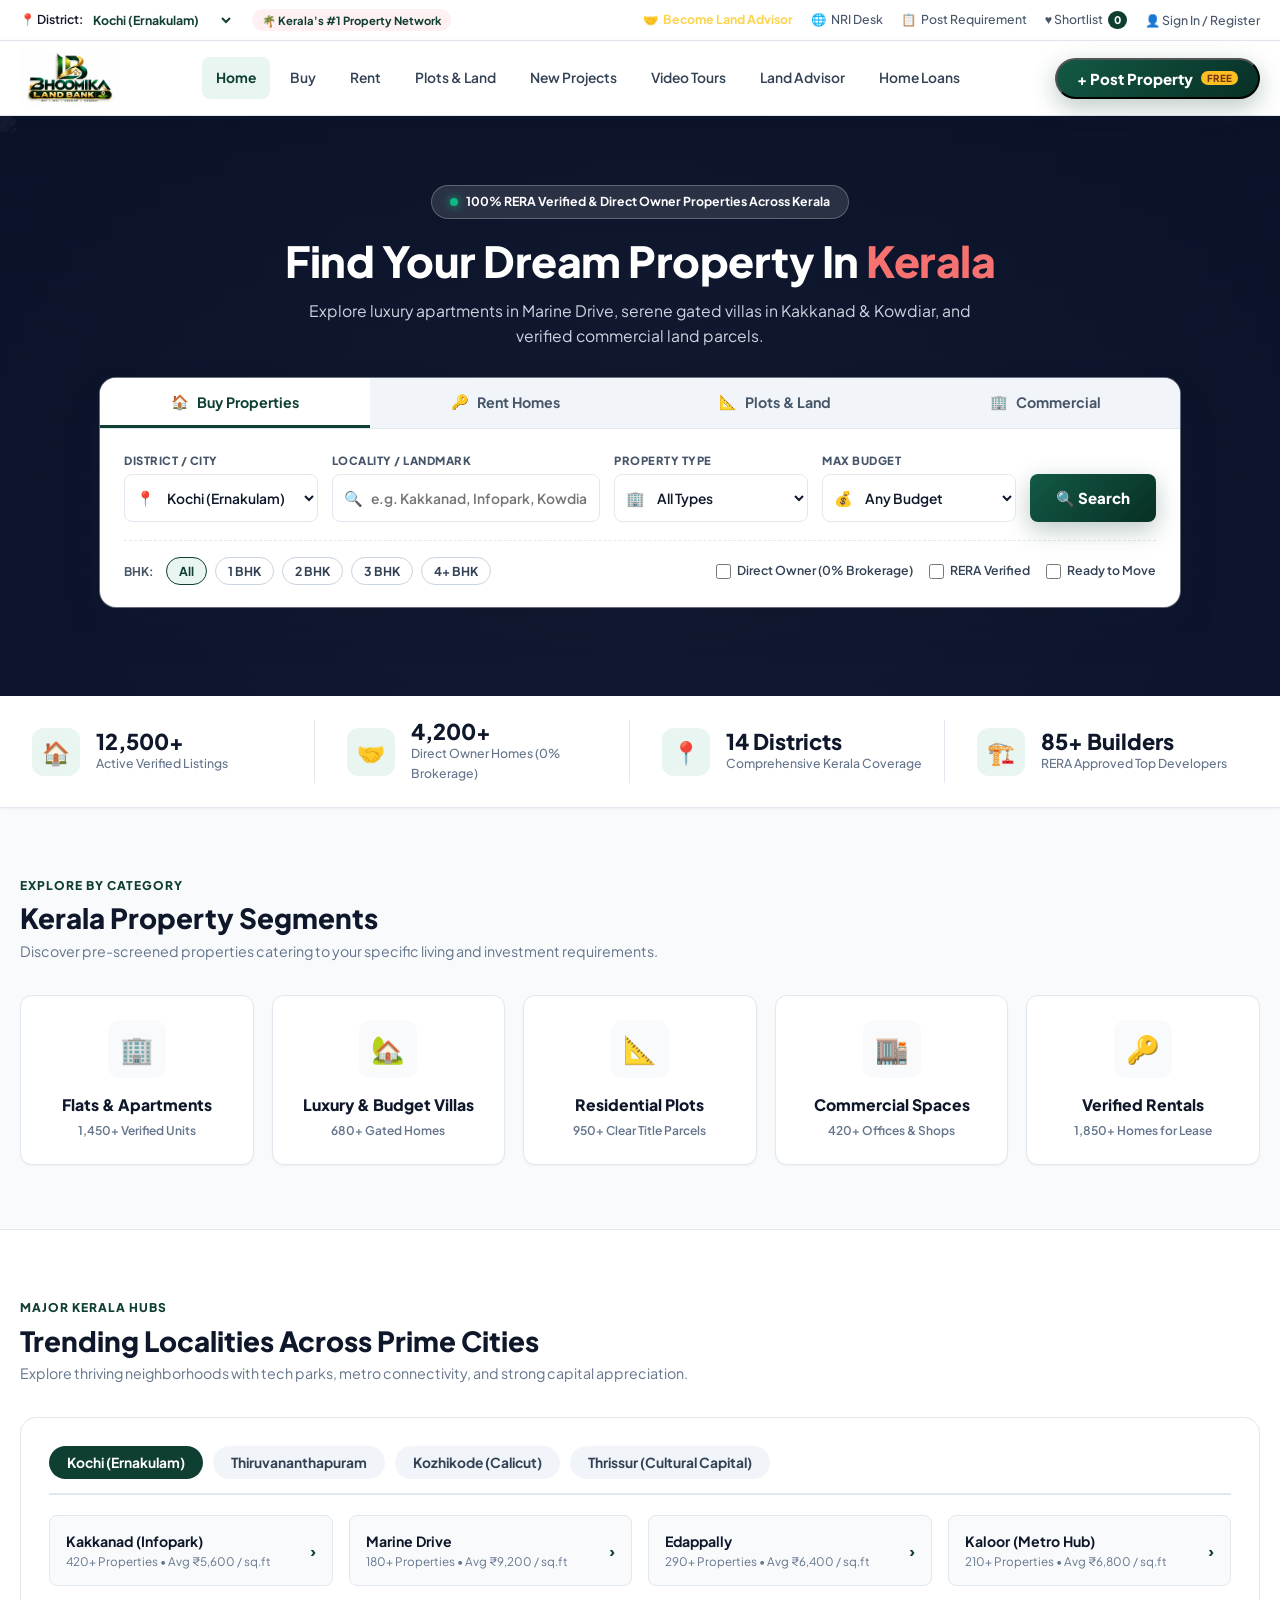
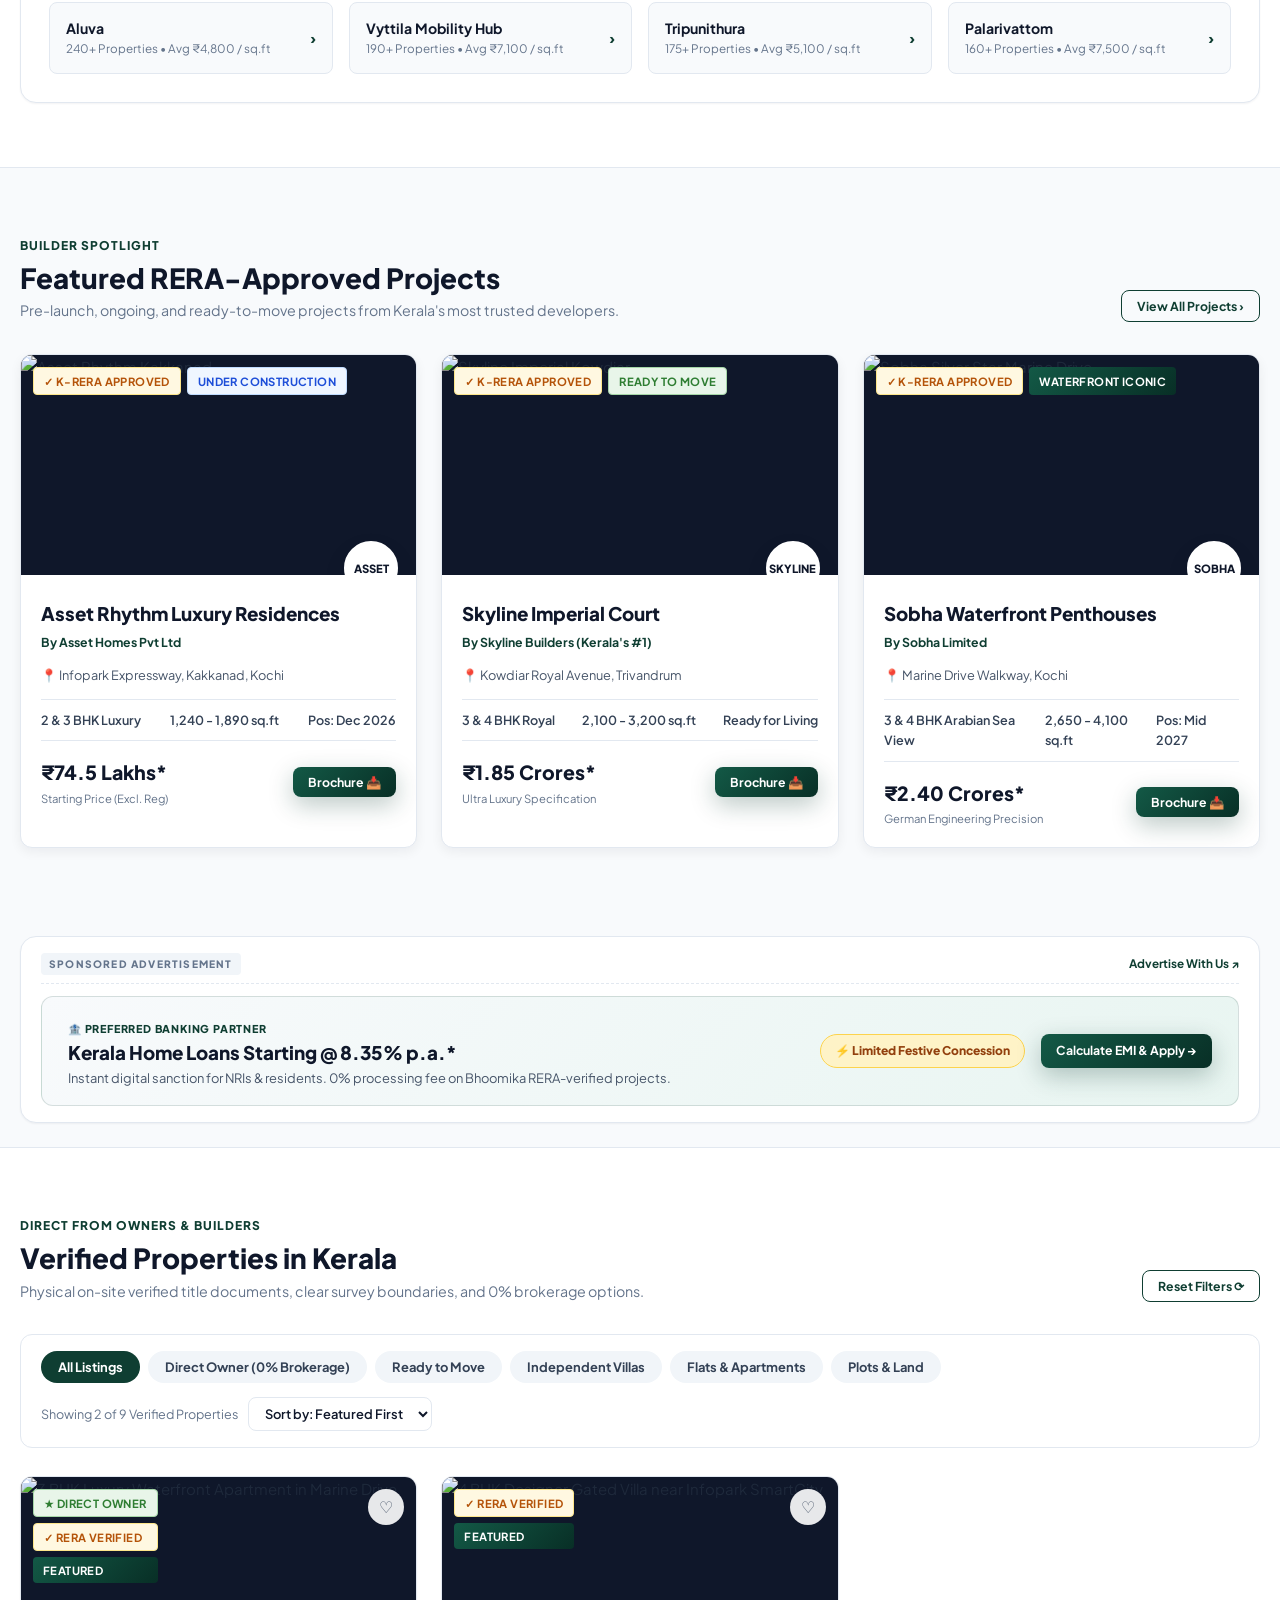
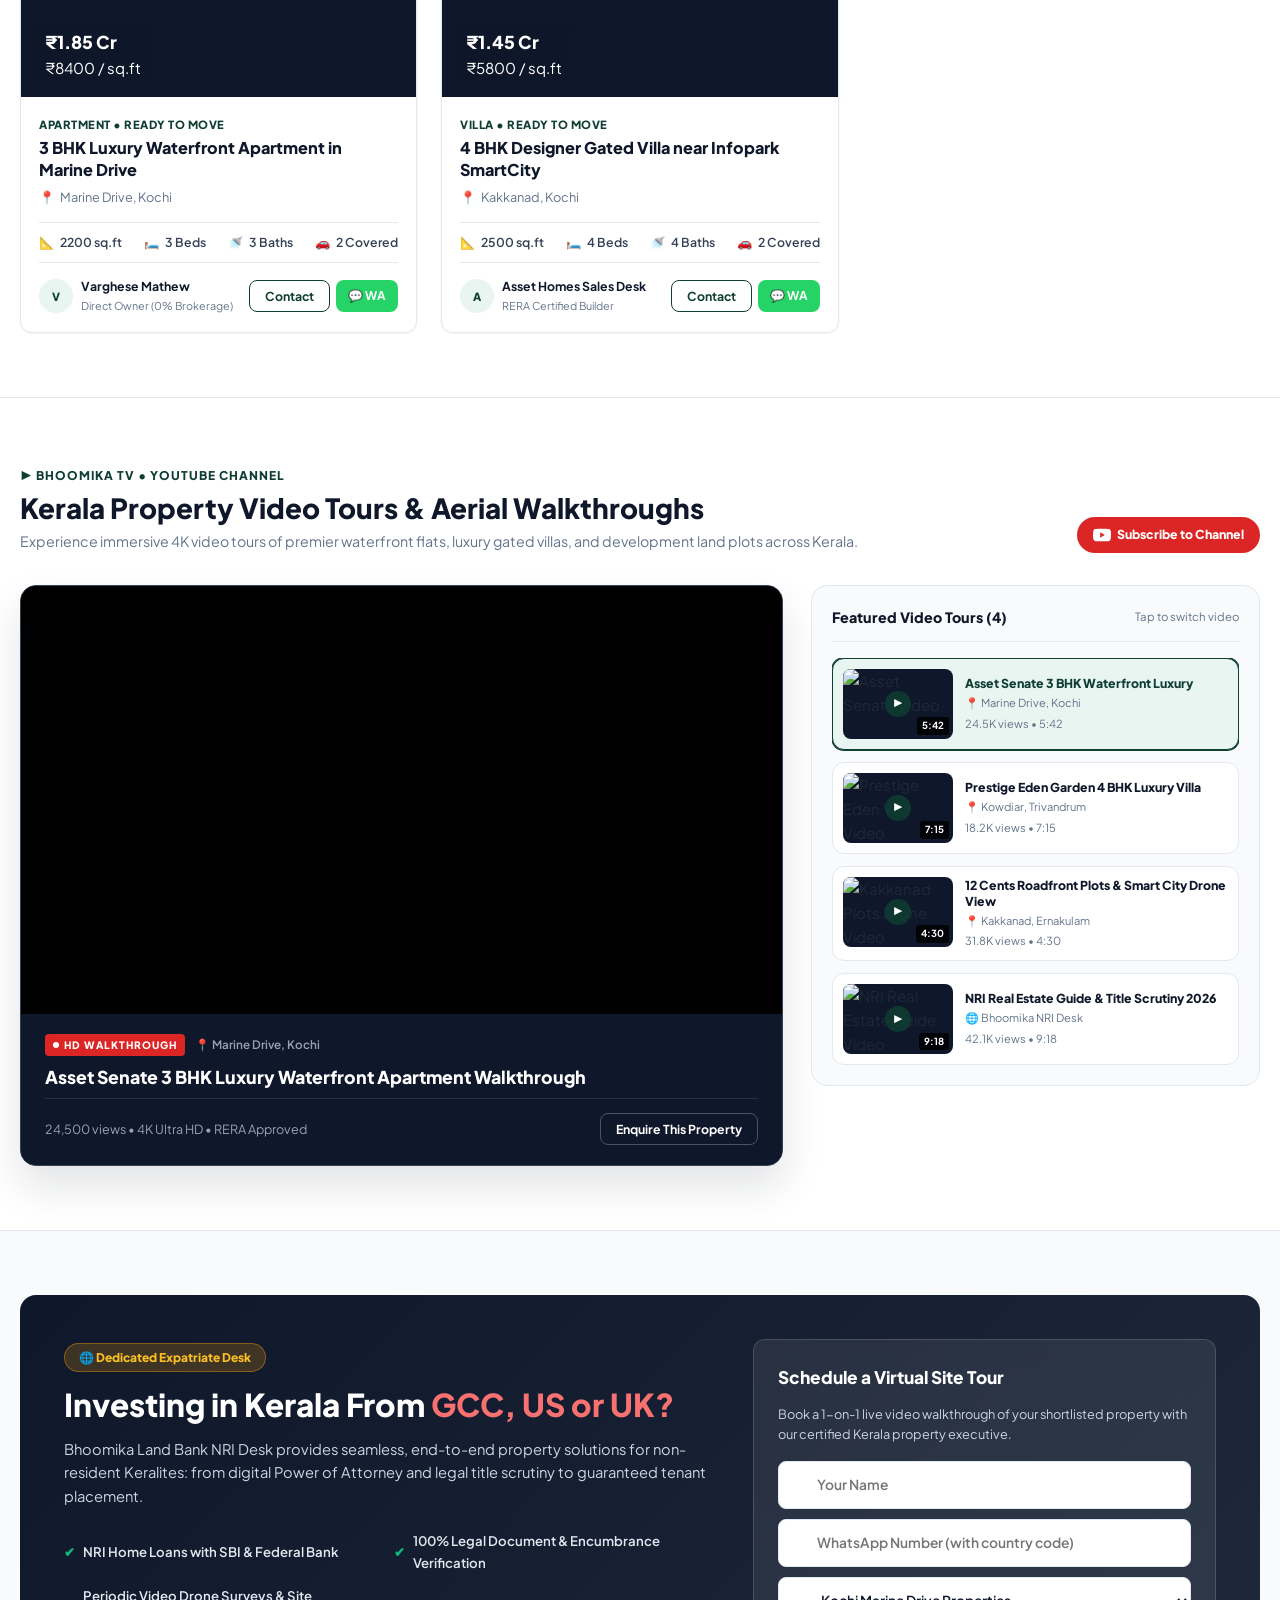
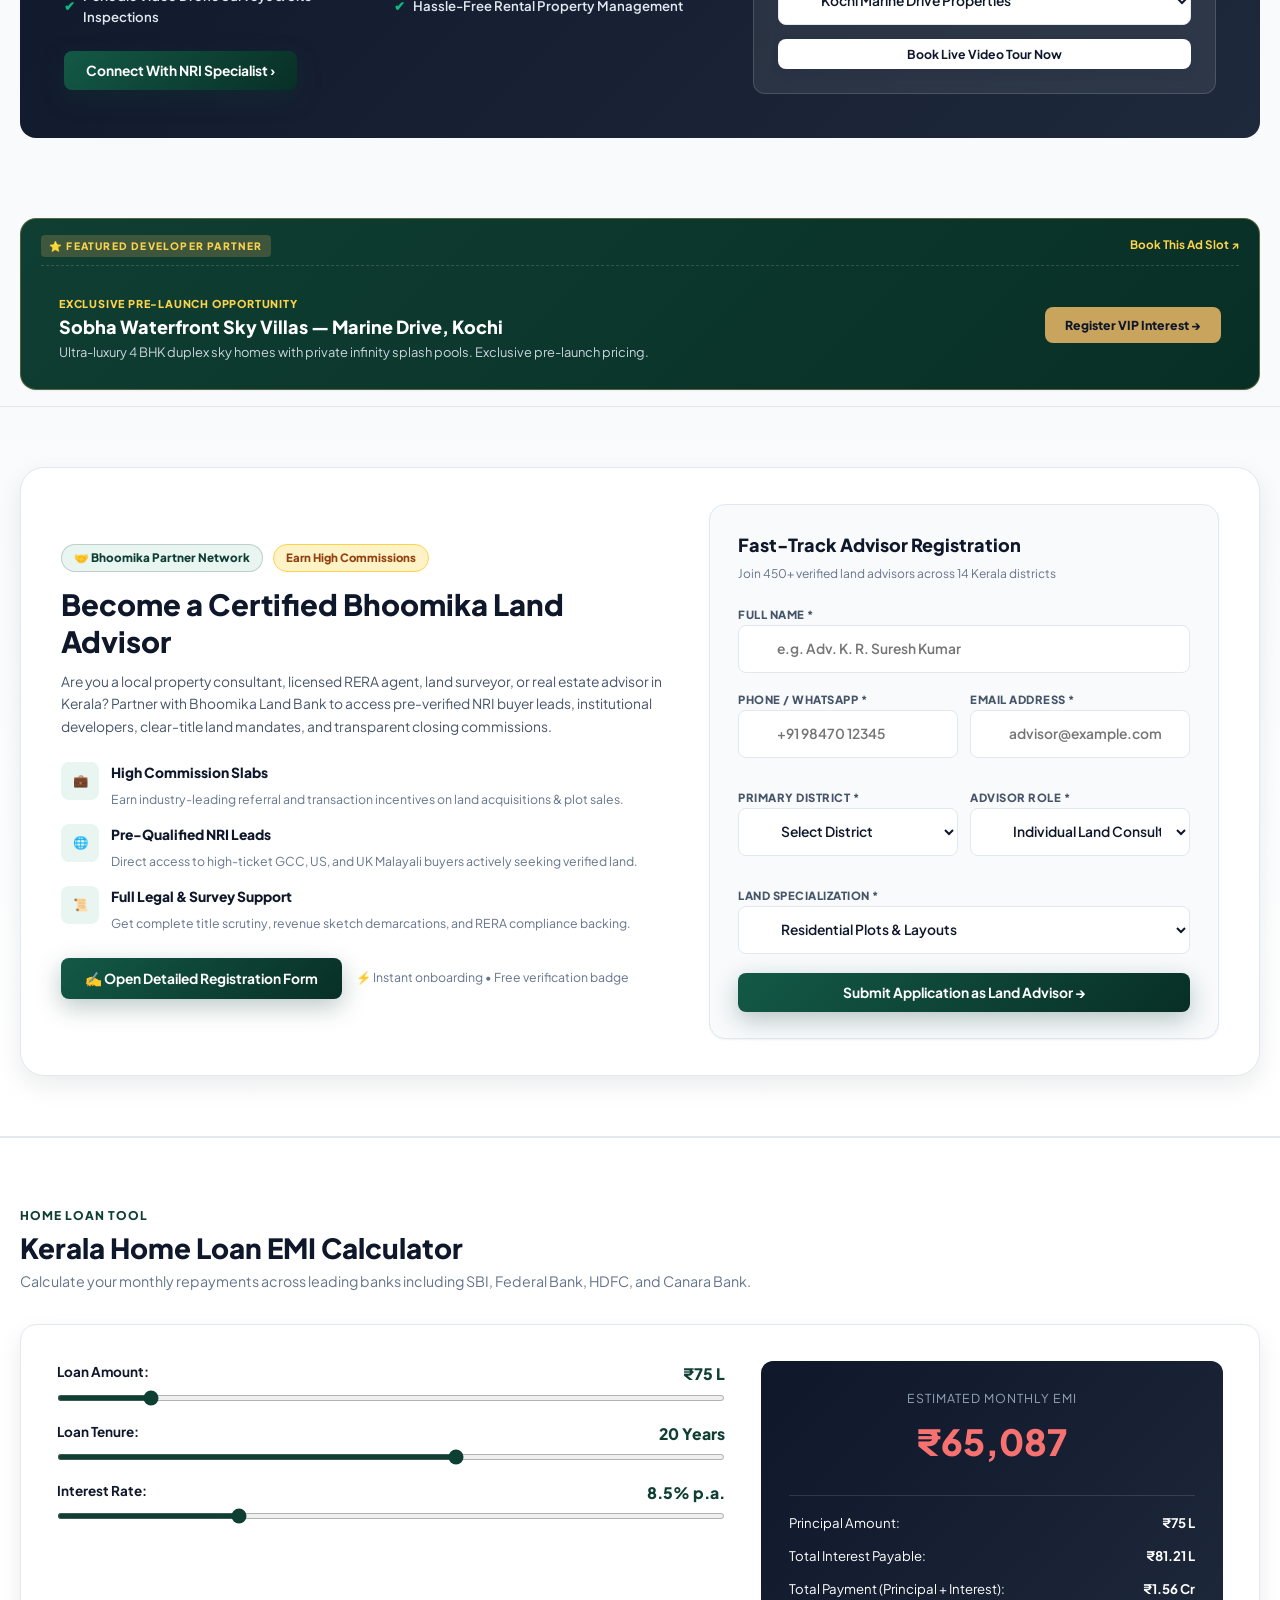
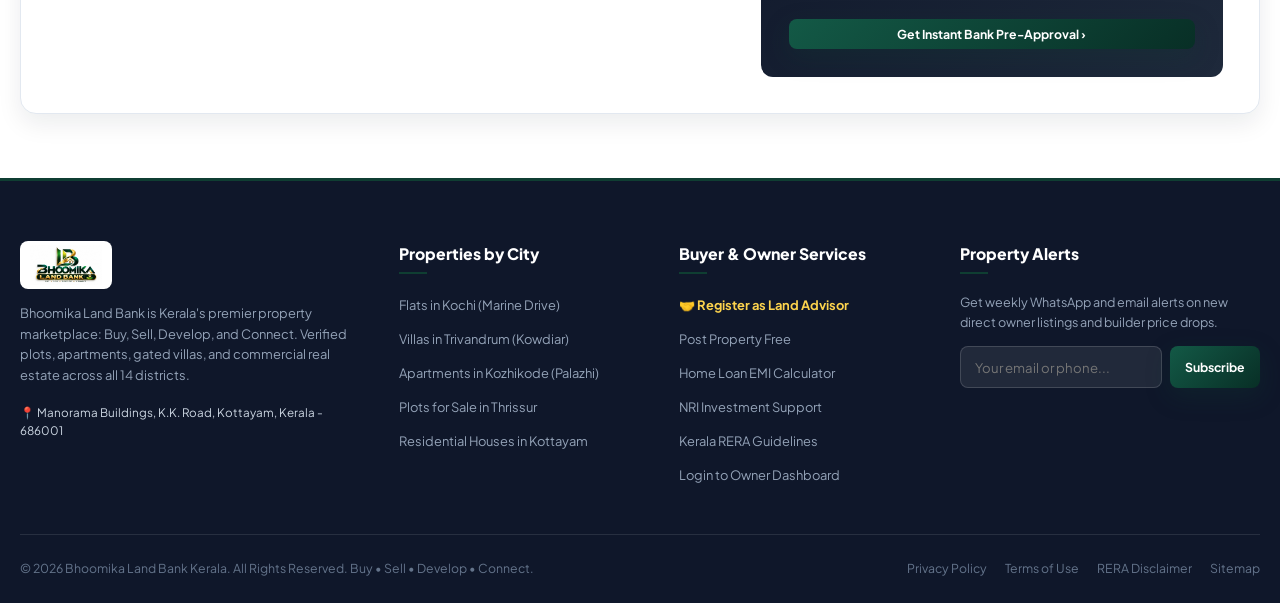
==== index.html @ 5f6ff0fc "First commit" ====
<!DOCTYPE html>
<html lang="en">

<head>
  <meta charset="UTF-8">
  <meta name="viewport" content="width=device-width, initial-scale=1.0">
  <title>Bhoomika Land Bank – Kerala Real Estate & Land Portal | Buy, Sell, Develop, Connect</title>
  <meta name="description"
    content="Bhoomika Land Bank: Kerala's trusted property & land development portal. Buy, Sell, Develop & Connect. Verified plots, apartments, villas and direct owner properties across Kerala.">

  <!-- Google Fonts: Plus Jakarta Sans -->
  <link rel="preconnect" href="https://fonts.googleapis.com">
  <link rel="preconnect" href="https://fonts.gstatic.com" crossorigin>
  <link href="https://fonts.googleapis.com/css2?family=Plus+Jakarta+Sans:wght@300;400;500;600;700;800;900&display=swap"
    rel="stylesheet">

  <!-- Master Stylesheet -->
  <link rel="stylesheet" href="styles.css">
</head>

<body>

  <!-- ==========================================================================
       1. TOP UTILITY HEADER BAR
       ========================================================================== -->
  <div class="ha-top-bar">
    <div class="container ha-top-bar-inner">
      <div class="ha-top-left">
        <div class="ha-city-selector">
          <span>📍 District:</span>
          <select id="topCitySelect" class="ha-city-select"
            onchange="document.getElementById('searchCity').value=this.value; renderProperties();">
            <option value="All">All Kerala</option>
            <option value="Kochi" selected>Kochi (Ernakulam)</option>
            <option value="Trivandrum">Thiruvananthapuram</option>
            <option value="Kozhikode">Kozhikode (Calicut)</option>
            <option value="Thrissur">Thrissur</option>
            <option value="Kottayam">Kottayam</option>
            <option value="Palakkad">Palakkad</option>
            <option value="Alappuzha">Alappuzha</option>
            <option value="Kannur">Kannur</option>
          </select>
        </div>
        <span class="ha-top-pill">🌴 Kerala's #1 Property Network</span>
      </div>

      <div class="ha-top-right">
        <a href="javascript:void(0)" onclick="openLandAdvisorModal()" class="ha-top-link" style="color: #FCD34D; font-weight: 700;">
          <span>🤝</span> Become Land Advisor
        </a>
        <a href="#nriSection" class="ha-top-link">
          <span>🌐</span> NRI Desk
        </a>
        <a href="javascript:void(0)" onclick="openPostModal()" class="ha-top-link">
          <span>📋</span> Post Requirement
        </a>
        <a href="javascript:void(0)" onclick="openShortlistModal()" class="ha-top-link">
          <span>♥ Shortlist</span>
          <span class="ha-count-badge" id="shortlistBadge">0</span>
        </a>
        <button class="ha-top-link" onclick="openAuthModal()" style="background:none; border:none; cursor:pointer;">
          <span>👤 Sign In / Register</span>
        </button>
      </div>
    </div>
  </div>

  <!-- ==========================================================================
       2. MAIN NAVIGATION HEADER
       ========================================================================== -->
  <header class="ha-main-header">
    <div class="container ha-nav-inner">
      <!-- Brand Logo -->
        <a href="#home" class="ha-brand" title="Bhoomika Land Bank - Kerala Real Estate Portal">
          <img src="bhoomika_logo.jpg" alt="Bhoomika Land Bank - Buy Sell Develop Connect" class="ha-navbar-logo">
        </a>

        <!-- Navigation Menu -->
        <nav>
          <ul class="ha-nav-menu">
            <li class="ha-nav-item"><a href="#home" class="active">Home</a></li>
            <li class="ha-nav-item"><a href="#verifiedListingsSection"
                onclick="setSearchTab('Buy', document.querySelector('.ha-search-tab:nth-child(1)'))">Buy</a></li>
            <li class="ha-nav-item"><a href="#verifiedListingsSection"
                onclick="setSearchTab('Rent', document.querySelector('.ha-search-tab:nth-child(2)'))">Rent</a></li>
            <li class="ha-nav-item"><a href="#verifiedListingsSection"
                onclick="setSearchTab('Plots', document.querySelector('.ha-search-tab:nth-child(3)'))">Plots & Land</a>
            </li>
            <li class="ha-nav-item"><a href="#featuredProjectsSection">New Projects</a></li>
            <li class="ha-nav-item"><a href="#videoToursSection">Video Tours</a></li>
            <li class="ha-nav-item"><a href="#landAdvisorSection">Land Advisor</a></li>
            <li class="ha-nav-item"><a href="#calculatorSection">Home Loans</a></li>
          </ul>
        </nav>

        <!-- Post Property CTA -->
        <div style="display: flex; align-items: center; gap: 14px;">
          <button class="ha-post-btn" onclick="openPostModal()">
            <span>+ Post Property</span>
            <span class="ha-free-tag">Free</span>
          </button>
          <button class="mobile-toggle" onclick="alert('Menu items: Buy, Rent, Plots, Projects, Home Loans')">☰</button>
        </div>
    </div>
  </header>

  <!-- ==========================================================================
       3. HERO BANNER & MULTI-TAB SEARCH CONSOLE
       ========================================================================== -->
  <section class="ha-hero-wrap" id="home">
    <!-- Vivid Kerala Architecture Background -->
    <img src="https://images.unsplash.com/photo-1613490493576-7fde63acd811?auto=format&fit=crop&w=2000&q=85"
      alt="Kerala Real Estate Properties" class="ha-hero-bg-img">
    <div class="ha-hero-overlay"></div>

    <div class="container ha-hero-content">
      <div class="ha-hero-header">
        <div class="ha-hero-pill">
          <span class="ha-dot-pulse"></span>
          <span>100% RERA Verified & Direct Owner Properties Across Kerala</span>
        </div>
        <h1 class="ha-hero-title">
          Find Your Dream Property In <span>Kerala</span>
        </h1>
        <p class="ha-hero-subtitle">
          Explore luxury apartments in Marine Drive, serene gated villas in Kakkanad & Kowdiar, and verified commercial
          land parcels.
        </p>
      </div>

      <!-- Multi-Tab Search Console -->
      <div class="ha-search-card">
        <!-- Transaction Mode Tabs -->
        <div class="ha-search-tabs">
          <button class="ha-search-tab active" onclick="setSearchTab('Buy', this)">
            <span>🏠</span> Buy Properties
          </button>
          <button class="ha-search-tab" onclick="setSearchTab('Rent', this)">
            <span>🔑</span> Rent Homes
          </button>
          <button class="ha-search-tab" onclick="setSearchTab('Plots', this)">
            <span>📐</span> Plots & Land
          </button>
          <button class="ha-search-tab" onclick="setSearchTab('Commercial', this)">
            <span>🏢</span> Commercial
          </button>
        </div>

        <!-- Search Fields Form -->
        <div class="ha-search-body">
          <form
            onsubmit="event.preventDefault(); renderProperties(); document.getElementById('verifiedListingsSection').scrollIntoView({behavior: 'smooth'});">
            <div class="ha-search-grid">
              <!-- District Dropdown -->
              <div class="ha-field">
                <label class="ha-field-label">District / City</label>
                <div class="ha-input-wrap">
                  <span class="ha-input-icon">📍</span>
                  <select id="searchCity" class="ha-select" onchange="renderProperties()">
                    <option value="">All Kerala Districts</option>
                    <option value="Kochi" selected>Kochi (Ernakulam)</option>
                    <option value="Trivandrum">Thiruvananthapuram</option>
                    <option value="Kozhikode">Kozhikode (Calicut)</option>
                    <option value="Thrissur">Thrissur</option>
                    <option value="Kottayam">Kottayam</option>
                  </select>
                </div>
              </div>

              <!-- Locality / Landmark Search -->
              <div class="ha-field">
                <label class="ha-field-label">Locality / Landmark</label>
                <div class="ha-input-wrap">
                  <span class="ha-input-icon">🔍</span>
                  <input type="text" id="searchKeyword" class="ha-input"
                    placeholder="e.g. Kakkanad, Infopark, Kowdiar, Edappally..." oninput="renderProperties()">
                </div>
              </div>

              <!-- Property Type -->
              <div class="ha-field">
                <label class="ha-field-label">Property Type</label>
                <div class="ha-input-wrap">
                  <span class="ha-input-icon">🏢</span>
                  <select id="searchType" class="ha-select" onchange="renderProperties()">
                    <option value="All">All Types</option>
                    <option value="Apartment">Apartment / Flat</option>
                    <option value="Villa">Independent Villa</option>
                    <option value="Plot">Residential Plot</option>
                    <option value="Commercial">Commercial Space</option>
                  </select>
                </div>
              </div>

              <!-- Budget Range -->
              <div class="ha-field">
                <label class="ha-field-label">Max Budget</label>
                <div class="ha-input-wrap">
                  <span class="ha-input-icon">💰</span>
                  <select id="searchBudget" class="ha-select" onchange="renderProperties()">
                    <option value="">Any Budget</option>
                    <option value="5000000">Up to ₹50 Lakhs</option>
                    <option value="10000000">Up to ₹1 Crore</option>
                    <option value="20000000">Up to ₹2 Crores</option>
                    <option value="50000000">Up to ₹5 Crores</option>
                  </select>
                </div>
              </div>

              <!-- Submit Button -->
              <button type="submit" class="btn-search">
                <span>🔍 Search</span>
              </button>
            </div>

            <!-- Footer: BHK Chips & Quick Toggles -->
            <div class="ha-search-footer">
              <!-- BHK Selector -->
              <div class="ha-bhk-pills" id="bhkSelectorRow">
                <span class="ha-bhk-label">BHK:</span>
                <button type="button" class="ha-bhk-chip active" onclick="setBHKChip('All', this)">All</button>
                <button type="button" class="ha-bhk-chip" onclick="setBHKChip('1', this)">1 BHK</button>
                <button type="button" class="ha-bhk-chip" onclick="setBHKChip('2', this)">2 BHK</button>
                <button type="button" class="ha-bhk-chip" onclick="setBHKChip('3', this)">3 BHK</button>
                <button type="button" class="ha-bhk-chip" onclick="setBHKChip('4+', this)">4+ BHK</button>
              </div>

              <!-- Quick Toggles -->
              <div class="ha-quick-checks">
                <label class="ha-check-label">
                  <input type="checkbox" id="chkDirectOwner" onchange="renderProperties()">
                  <span>Direct Owner (0% Brokerage)</span>
                </label>
                <label class="ha-check-label">
                  <input type="checkbox" id="chkVerified" onchange="renderProperties()">
                  <span>RERA Verified</span>
                </label>
                <label class="ha-check-label">
                  <input type="checkbox" id="chkReadyToMove" onchange="renderProperties()">
                  <span>Ready to Move</span>
                </label>
              </div>
            </div>
          </form>
        </div>
      </div>
    </div>
  </section>

  <!-- ==========================================================================
       4. TRUST STATS STRIP
       ========================================================================== -->
  <div class="ha-trust-strip">
    <div class="container ha-trust-grid">
      <div class="ha-trust-item">
        <div class="ha-trust-icon">🏠</div>
        <div>
          <div class="ha-trust-num">12,500+</div>
          <div class="ha-trust-lbl">Active Verified Listings</div>
        </div>
      </div>
      <div class="ha-trust-item">
        <div class="ha-trust-icon">🤝</div>
        <div>
          <div class="ha-trust-num">4,200+</div>
          <div class="ha-trust-lbl">Direct Owner Homes (0% Brokerage)</div>
        </div>
      </div>
      <div class="ha-trust-item">
        <div class="ha-trust-icon">📍</div>
        <div>
          <div class="ha-trust-num">14 Districts</div>
          <div class="ha-trust-lbl">Comprehensive Kerala Coverage</div>
        </div>
      </div>
      <div class="ha-trust-item">
        <div class="ha-trust-icon">🏗️</div>
        <div>
          <div class="ha-trust-num">85+ Builders</div>
          <div class="ha-trust-lbl">RERA Approved Top Developers</div>
        </div>
      </div>
    </div>
  </div>

  <!-- ==========================================================================
       5. PROPERTY CATEGORY SHORTCUTS
       ========================================================================== -->
  <section class="ha-section">
    <div class="container">
      <div class="ha-section-header">
        <div>
          <span class="ha-section-tag">Explore By Category</span>
          <h2 class="ha-section-title">Kerala Property Segments</h2>
          <p class="ha-section-sub">Discover pre-screened properties catering to your specific living and investment
            requirements.</p>
        </div>
      </div>

      <div class="ha-categories-grid">
        <div class="ha-cat-card"
          onclick="setCategoryFilter('Apartments', document.querySelector('.ha-pill-btn:nth-child(5)')); document.getElementById('verifiedListingsSection').scrollIntoView({behavior:'smooth'});">
          <div class="ha-cat-icon">🏢</div>
          <h3 class="ha-cat-title">Flats & Apartments</h3>
          <span class="ha-cat-count">1,450+ Verified Units</span>
        </div>

        <div class="ha-cat-card"
          onclick="setCategoryFilter('Villas', document.querySelector('.ha-pill-btn:nth-child(4)')); document.getElementById('verifiedListingsSection').scrollIntoView({behavior:'smooth'});">
          <div class="ha-cat-icon">🏡</div>
          <h3 class="ha-cat-title">Luxury & Budget Villas</h3>
          <span class="ha-cat-count">680+ Gated Homes</span>
        </div>

        <div class="ha-cat-card"
          onclick="setCategoryFilter('Plots', document.querySelector('.ha-pill-btn:nth-child(6)')); document.getElementById('verifiedListingsSection').scrollIntoView({behavior:'smooth'});">
          <div class="ha-cat-icon">📐</div>
          <h3 class="ha-cat-title">Residential Plots</h3>
          <span class="ha-cat-count">950+ Clear Title Parcels</span>
        </div>

        <div class="ha-cat-card"
          onclick="setSearchTab('Commercial', document.querySelector('.ha-search-tab:nth-child(4)')); document.getElementById('verifiedListingsSection').scrollIntoView({behavior:'smooth'});">
          <div class="ha-cat-icon">🏬</div>
          <h3 class="ha-cat-title">Commercial Spaces</h3>
          <span class="ha-cat-count">420+ Offices & Shops</span>
        </div>

        <div class="ha-cat-card"
          onclick="setSearchTab('Rent', document.querySelector('.ha-search-tab:nth-child(2)')); document.getElementById('verifiedListingsSection').scrollIntoView({behavior:'smooth'});">
          <div class="ha-cat-icon">🔑</div>
          <h3 class="ha-cat-title">Verified Rentals</h3>
          <span class="ha-cat-count">1,850+ Homes for Lease</span>
        </div>
      </div>
    </div>
  </section>

  <!-- ==========================================================================
       6. TRENDING KERALA REAL ESTATE HUBS (DISTRICTS & LOCALITIES)
       ========================================================================== -->
  <section class="ha-section" id="hubsSection"
    style="background-color: #FFFFFF; border-top: 1px solid #E2E8F0; border-bottom: 1px solid #E2E8F0;">
    <div class="container">
      <div class="ha-section-header">
        <div>
          <span class="ha-section-tag">Major Kerala Hubs</span>
          <h2 class="ha-section-title">Trending Localities Across Prime Cities</h2>
          <p class="ha-section-sub">Explore thriving neighborhoods with tech parks, metro connectivity, and strong
            capital appreciation.</p>
        </div>
      </div>

      <div class="ha-hubs-container">
        <!-- City Selector Tabs -->
        <div class="ha-district-tabs">
          <button class="ha-dist-btn active" onclick="setDistrictTab('Kochi', this)">Kochi (Ernakulam)</button>
          <button class="ha-dist-btn" onclick="setDistrictTab('Trivandrum', this)">Thiruvananthapuram</button>
          <button class="ha-dist-btn" onclick="setDistrictTab('Kozhikode', this)">Kozhikode (Calicut)</button>
          <button class="ha-dist-btn" onclick="setDistrictTab('Thrissur', this)">Thrissur (Cultural Capital)</button>
        </div>

        <!-- Localities Grid (Populated dynamically) -->
        <div class="ha-localities-grid" id="districtLocalitiesGrid">
          <!-- Rendered by app.js -->
        </div>
      </div>
    </div>
  </section>

  <!-- ==========================================================================
       7. FEATURED RERA-APPROVED PROJECTS (BUILDER SPOTLIGHT)
       ========================================================================== -->
  <section class="ha-section" id="featuredProjectsSection">
    <div class="container">
      <div class="ha-section-header">
        <div>
          <span class="ha-section-tag">Builder Spotlight</span>
          <h2 class="ha-section-title">Featured RERA-Approved Projects</h2>
          <p class="ha-section-sub">Pre-launch, ongoing, and ready-to-move projects from Kerala's most trusted
            developers.</p>
        </div>
        <button class="btn btn-outline btn-sm" onclick="alert('Viewing all ongoing Kerala RERA developments.')">
          View All Projects ›
        </button>
      </div>

      <div class="ha-projects-grid">
        <!-- Project 1: Asset Homes -->
        <div class="ha-project-card">
          <div class="ha-project-thumb">
            <img src="https://images.unsplash.com/photo-1545324418-cc1a3fa10c00?auto=format&fit=crop&w=800&q=80"
              alt="Asset Rhythm Kakkanad" class="ha-project-img">
            <div class="ha-project-badges">
              <span class="badge badge-rera">✓ K-RERA Approved</span>
              <span class="badge badge-ready">Under Construction</span>
            </div>
            <div class="ha-builder-logo">ASSET</div>
          </div>
          <div class="ha-project-body">
            <h3 class="ha-project-title">Asset Rhythm Luxury Residences</h3>
            <div class="ha-project-builder">By Asset Homes Pvt Ltd</div>
            <div class="ha-project-loc">📍 Infopark Expressway, Kakkanad, Kochi</div>
            <div class="ha-project-specs">
              <span>2 & 3 BHK Luxury</span>
              <span>1,240 - 1,890 sq.ft</span>
              <span>Pos: Dec 2026</span>
            </div>
            <div class="ha-project-price-row">
              <div>
                <div class="ha-price-val">₹74.5 Lakhs*</div>
                <div class="ha-price-sub">Starting Price (Excl. Reg)</div>
              </div>
              <button class="btn btn-sm btn-primary"
                onclick="alert('Brochure requested for Asset Rhythm. Our relationship manager will WhatsApp you the project details.')">
                Brochure 📥
              </button>
            </div>
          </div>
        </div>

        <!-- Project 2: Skyline Builders -->
        <div class="ha-project-card">
          <div class="ha-project-thumb">
            <img src="https://images.unsplash.com/photo-1600585154340-be6161a56a0c?auto=format&fit=crop&w=800&q=80"
              alt="Skyline Imperial Kowdiar" class="ha-project-img">
            <div class="ha-project-badges">
              <span class="badge badge-rera">✓ K-RERA Approved</span>
              <span class="badge badge-owner">Ready to Move</span>
            </div>
            <div class="ha-builder-logo">SKYLINE</div>
          </div>
          <div class="ha-project-body">
            <h3 class="ha-project-title">Skyline Imperial Court</h3>
            <div class="ha-project-builder">By Skyline Builders (Kerala's #1)</div>
            <div class="ha-project-loc">📍 Kowdiar Royal Avenue, Trivandrum</div>
            <div class="ha-project-specs">
              <span>3 & 4 BHK Royal</span>
              <span>2,100 - 3,200 sq.ft</span>
              <span>Ready for Living</span>
            </div>
            <div class="ha-project-price-row">
              <div>
                <div class="ha-price-val">₹1.85 Crores*</div>
                <div class="ha-price-sub">Ultra Luxury Specification</div>
              </div>
              <button class="btn btn-sm btn-primary" onclick="alert('Brochure requested for Skyline Imperial Court.')">
                Brochure 📥
              </button>
            </div>
          </div>
        </div>

        <!-- Project 3: Sobha Limited -->
        <div class="ha-project-card">
          <div class="ha-project-thumb">
            <img src="https://images.unsplash.com/photo-1613490493576-7fde63acd811?auto=format&fit=crop&w=800&q=80"
              alt="Sobha Silver Star Marine Drive" class="ha-project-img">
            <div class="ha-project-badges">
              <span class="badge badge-rera">✓ K-RERA Approved</span>
              <span class="badge badge-featured">Waterfront Iconic</span>
            </div>
            <div class="ha-builder-logo">SOBHA</div>
          </div>
          <div class="ha-project-body">
            <h3 class="ha-project-title">Sobha Waterfront Penthouses</h3>
            <div class="ha-project-builder">By Sobha Limited</div>
            <div class="ha-project-loc">📍 Marine Drive Walkway, Kochi</div>
            <div class="ha-project-specs">
              <span>3 & 4 BHK Arabian Sea View</span>
              <span>2,650 - 4,100 sq.ft</span>
              <span>Pos: Mid 2027</span>
            </div>
            <div class="ha-project-price-row">
              <div>
                <div class="ha-price-val">₹2.40 Crores*</div>
                <div class="ha-price-sub">German Engineering Precision</div>
              </div>
              <button class="btn btn-sm btn-primary" onclick="alert('Brochure requested for Sobha Waterfront.')">
                Brochure 📥
              </button>
            </div>
          </div>
        </div>
      </div>
    </div>
  </section>

  <!-- ==========================================================================
       ADVERTISEMENT SPACE: LEADERBOARD BANNER (IAB 970x120 / Responsive)
       ========================================================================== -->
  <section class="ha-ad-section" id="leaderboardAdSection">
    <div class="container">
      <div class="ha-ad-wrapper">
        <div class="ha-ad-header">
          <span class="ha-ad-badge">Sponsored Advertisement</span>
          <a href="javascript:void(0)" onclick="alert('Bhoomika Ad Desk:\n\nReach 85,000+ high-net-worth Kerala property buyers and NRI investors monthly.\n\nEmail: ads@bhoomikarealhomes.com | Call: +91 98470 12345')" class="ha-ad-partner-link">Advertise With Us ↗</a>
        </div>
        
        <!-- Ad Banner Container: Ready for Google AdSense or Custom Partner Banners -->
        <!-- To place Google AdSense here, replace the .ha-ad-creative block with your <ins class="adsbygoogle" ...></ins> -->
        <div class="ha-ad-banner" id="adSlotLeaderboard">
          <div class="ha-ad-creative">
            <div class="ha-ad-creative-left">
              <span class="ha-ad-partner-tag">🏦 Preferred Banking Partner</span>
              <h3 class="ha-ad-creative-title">Kerala Home Loans Starting @ 8.35% p.a.*</h3>
              <p class="ha-ad-creative-desc">Instant digital sanction for NRIs & residents. 0% processing fee on Bhoomika RERA-verified projects.</p>
            </div>
            <div class="ha-ad-creative-right">
              <div class="ha-ad-offer-pill">⚡ Limited Festive Concession</div>
              <a href="#calculatorSection" class="btn btn-sm btn-primary ha-ad-cta-btn">Calculate EMI & Apply →</a>
            </div>
          </div>
        </div>
      </div>
    </div>
  </section>

  <!-- ==========================================================================
       8. VERIFIED LISTINGS DECK & FILTER BAR
       ========================================================================== -->
  <section class="ha-section" id="verifiedListingsSection"
    style="background-color: #FFFFFF; border-top: 1px solid #E2E8F0;">
    <div class="container">
      <div class="ha-section-header">
        <div>
          <span class="ha-section-tag">Direct From Owners & Builders</span>
          <h2 class="ha-section-title">Verified Properties in Kerala</h2>
          <p class="ha-section-sub">Physical on-site verified title documents, clear survey boundaries, and 0% brokerage
            options.</p>
        </div>
        <button class="btn btn-outline btn-sm" onclick="resetAllFilters()">
          Reset Filters ⟳
        </button>
      </div>

      <!-- Listings Toolbar Filter Bar -->
      <div class="ha-listings-filter-bar">
        <div class="ha-filter-pills">
          <button class="ha-pill-btn active" onclick="setCategoryFilter('All', this)">All Listings</button>
          <button class="ha-pill-btn" onclick="setCategoryFilter('Owner', this)">Direct Owner (0% Brokerage)</button>
          <button class="ha-pill-btn" onclick="setCategoryFilter('Ready', this)">Ready to Move</button>
          <button class="ha-pill-btn" onclick="setCategoryFilter('Villas', this)">Independent Villas</button>
          <button class="ha-pill-btn" onclick="setCategoryFilter('Apartments', this)">Flats & Apartments</button>
          <button class="ha-pill-btn" onclick="setCategoryFilter('Plots', this)">Plots & Land</button>
        </div>

        <div class="ha-sort-control">
          <span style="font-size: 0.84rem; color: #64748B;" id="resultsCounter">Loading properties...</span>
          <select id="sortBy" class="ha-sort-select" onchange="renderProperties()">
            <option value="featured">Sort by: Featured First</option>
            <option value="price-asc">Price: Low to High</option>
            <option value="price-desc">Price: High to Low</option>
            <option value="area-desc">Area: Largest First</option>
          </select>
        </div>
      </div>

      <!-- Dynamic Properties Grid (Rendered by app.js) -->
      <div class="ha-properties-grid" id="propertiesGrid">
        <!-- Rendered by app.js -->
      </div>
    </div>
  </section>

  <!-- ==========================================================================
       9. YOUTUBE VIDEO SHOWCASE: PROPERTY VIDEO TOURS & BHOOMIKA TV
       ========================================================================== -->
  <section class="ha-section ha-video-section" id="videoToursSection">
    <div class="container">
      <div class="ha-section-header">
        <div>
          <span class="ha-section-tag">▶ Bhoomika TV • YouTube Channel</span>
          <h2 class="ha-section-title">Kerala Property Video Tours & Aerial Walkthroughs</h2>
          <p class="ha-section-sub">Experience immersive 4K video tours of premier waterfront flats, luxury gated villas, and development land plots across Kerala.</p>
        </div>
        <a href="https://www.youtube.com" target="_blank" class="btn-youtube-subscribe">
          <svg width="18" height="18" viewBox="0 0 24 24" fill="currentColor"><path d="M23.498 6.186a3.016 3.016 0 0 0-2.122-2.136C19.505 3.545 12 3.545 12 3.545s-7.505 0-9.377.505A3.017 3.017 0 0 0 .502 6.186C0 8.07 0 12 0 12s0 3.93.502 5.814a3.016 3.016 0 0 0 2.122 2.136c1.871.505 9.376.505 9.376.505s7.505 0 9.377-.505a3.015 3.015 0 0 0 2.122-2.136C24 15.93 24 12 24 12s0-3.93-.502-5.814zM9.545 15.568V8.432L15.818 12l-6.273 3.568z"/></svg>
          <span>Subscribe to Channel</span>
        </a>
      </div>

      <div class="ha-video-layout">
        <!-- Main Featured Video Player Card -->
        <div class="ha-video-player-card">
          <!-- Responsive 16:9 YouTube Player -->
          <div class="ha-video-iframe-wrap">
            <iframe
              id="mainYoutubePlayer"
              src="https://www.youtube-nocookie.com/embed/ScMzIvxBSi4?rel=0"
              title="Kerala Property Video Walkthrough - Bhoomika Land Bank"
              allow="accelerometer; autoplay; clipboard-write; encrypted-media; gyroscope; picture-in-picture; web-share"
              allowfullscreen>
            </iframe>
          </div>

          <!-- Video Metadata Box -->
          <div class="ha-video-meta">
            <div class="ha-video-badge-row">
              <span class="ha-video-live-badge">HD Walkthrough</span>
              <span class="ha-video-location-tag" id="activeVideoLocation">📍 Marine Drive, Kochi</span>
            </div>
            <h3 class="ha-video-active-title" id="activeVideoTitle">
              Asset Senate 3 BHK Luxury Waterfront Apartment Walkthrough
            </h3>
            <div class="ha-video-meta-footer">
              <span class="ha-video-meta-stats" id="activeVideoStats">24,500 views • 4K Ultra HD • RERA Approved</span>
              <button class="btn btn-sm btn-outline" style="color: #FFFFFF; border-color: #475569;" onclick="openContactModal('prop-1')">
                Enquire This Property
              </button>
            </div>
          </div>
        </div>

        <!-- Video Playlist / Selector -->
        <div class="ha-video-playlist-box">
          <div class="ha-video-playlist-header">
            <h4>Featured Video Tours (4)</h4>
            <span style="font-size: 0.76rem; color: #64748B;">Tap to switch video</span>
          </div>

          <div class="ha-video-playlist-items">
            <!-- Video 1 -->
            <div class="ha-video-item active" onclick="switchYoutubeVideo('ScMzIvxBSi4', 'Asset Senate 3 BHK Luxury Waterfront Apartment Walkthrough', 'Marine Drive, Kochi', '24,500 views • 4K Ultra HD • RERA Approved', this)">
              <div class="ha-video-thumb-wrap">
                <img src="https://images.unsplash.com/photo-1545324418-cc1a3fa10c00?auto=format&fit=crop&w=400&q=80" alt="Asset Senate Video">
                <span class="ha-video-duration">5:42</span>
                <div class="ha-video-thumb-play">▶</div>
              </div>
              <div class="ha-video-item-info">
                <div class="ha-video-item-title">Asset Senate 3 BHK Waterfront Luxury</div>
                <div class="ha-video-item-meta">📍 Marine Drive, Kochi</div>
                <div class="ha-video-item-meta">24.5K views • 5:42</div>
              </div>
            </div>

            <!-- Video 2 -->
            <div class="ha-video-item" onclick="switchYoutubeVideo('jNQXAC9IVRw', 'Prestige Eden Garden Gated Luxury Villa & Private Lawn Tour', 'Kowdiar, Trivandrum', '18,200 views • 4K Ultra HD • Ready to Move', this)">
              <div class="ha-video-thumb-wrap">
                <img src="https://images.unsplash.com/photo-1600596542815-ffad4c1539a9?auto=format&fit=crop&w=400&q=80" alt="Prestige Eden Villa Video">
                <span class="ha-video-duration">7:15</span>
                <div class="ha-video-thumb-play">▶</div>
              </div>
              <div class="ha-video-item-info">
                <div class="ha-video-item-title">Prestige Eden Garden 4 BHK Luxury Villa</div>
                <div class="ha-video-item-meta">📍 Kowdiar, Trivandrum</div>
                <div class="ha-video-item-meta">18.2K views • 7:15</div>
              </div>
            </div>

            <!-- Video 3 -->
            <div class="ha-video-item" onclick="switchYoutubeVideo('kJQP7kiw5Fk', '12 Cents Prime Roadfront Plots & Smart City Drone Connectivity', 'Kakkanad, Ernakulam', '31,800 views • Aerial Drone View • Freehold Title', this)">
              <div class="ha-video-thumb-wrap">
                <img src="https://images.unsplash.com/photo-1500382017468-9049fed747ef?auto=format&fit=crop&w=400&q=80" alt="Kakkanad Plots Drone Video">
                <span class="ha-video-duration">4:30</span>
                <div class="ha-video-thumb-play">▶</div>
              </div>
              <div class="ha-video-item-info">
                <div class="ha-video-item-title">12 Cents Roadfront Plots & Smart City Drone View</div>
                <div class="ha-video-item-meta">📍 Kakkanad, Ernakulam</div>
                <div class="ha-video-item-meta">31.8K views • 4:30</div>
              </div>
            </div>

            <!-- Video 4 -->
            <div class="ha-video-item" onclick="switchYoutubeVideo('fJ9rUzIMcZQ', 'Complete NRI Property Buying & Legal Title Verification Guide', 'Kerala All 14 Districts', '42,100 views • Educational Guide • Legal Desk', this)">
              <div class="ha-video-thumb-wrap">
                <img src="https://images.unsplash.com/photo-1560518883-ce09059eeffa?auto=format&fit=crop&w=400&q=80" alt="NRI Real Estate Guide Video">
                <span class="ha-video-duration">9:18</span>
                <div class="ha-video-thumb-play">▶</div>
              </div>
              <div class="ha-video-item-info">
                <div class="ha-video-item-title">NRI Real Estate Guide & Title Scrutiny 2026</div>
                <div class="ha-video-item-meta">🌐 Bhoomika NRI Desk</div>
                <div class="ha-video-item-meta">42.1K views • 9:18</div>
              </div>
            </div>
          </div>
        </div>
      </div>
    </div>
  </section>

  <!-- ==========================================================================
       10. KERALA NRI CORNER & INVESTOR HUB
       ========================================================================== -->
  <section class="ha-section" id="nriSection">
    <div class="container">
      <div class="ha-nri-banner">
        <div>
          <span class="ha-nri-badge">🌐 Dedicated Expatriate Desk</span>
          <h2 class="ha-nri-title">
            Investing in Kerala From <span>GCC, US or UK?</span>
          </h2>
          <p class="ha-nri-desc">
            Bhoomika Land Bank NRI Desk provides seamless, end-to-end property solutions for non-resident Keralites: from
            digital Power of Attorney and legal title scrutiny to guaranteed tenant placement.
          </p>
          <div class="ha-nri-perks">
            <div class="ha-nri-perk"><span class="check">✔</span> NRI Home Loans with SBI & Federal Bank</div>
            <div class="ha-nri-perk"><span class="check">✔</span> 100% Legal Document & Encumbrance Verification</div>
            <div class="ha-nri-perk"><span class="check">✔</span> Periodic Video Drone Surveys & Site Inspections</div>
            <div class="ha-nri-perk"><span class="check">✔</span> Hassle-Free Rental Property Management</div>
          </div>
          <button class="btn btn-primary"
            onclick="alert('Our Senior NRI Advisor will connect with you on WhatsApp with complete investment guidance.')">
            Connect With NRI Specialist ›
          </button>
        </div>

        <div class="ha-nri-card-box">
          <h3 class="ha-nri-card-title">Schedule a Virtual Site Tour</h3>
          <p style="font-size: 0.85rem; color: #CBD5E1; margin-bottom: 16px;">
            Book a 1-on-1 live video walkthrough of your shortlisted property with our certified Kerala property
            executive.
          </p>
          <form
            onsubmit="event.preventDefault(); alert('Virtual site visit scheduled! Check your WhatsApp for zoom invitation.');">
            <input type="text" class="ha-input" placeholder="Your Name" required style="margin-bottom: 10px;">
            <input type="tel" class="ha-input" placeholder="WhatsApp Number (with country code)" required
              style="margin-bottom: 10px;">
            <select class="ha-select" style="margin-bottom: 14px;">
              <option>Kochi Marine Drive Properties</option>
              <option>Kakkanad Infopark Villas</option>
              <option>Trivandrum Kowdiar Apartments</option>
              <option>Wayanad Coffee Estates</option>
            </select>
            <button type="submit" class="btn btn-white btn-sm" style="width: 100%;">
              Book Live Video Tour Now
            </button>
          </form>
        </div>
      </div>
    </div>
  </section>

  <!-- ==========================================================================
       ADVERTISEMENT SPACE: SECONDARY SPONSOR BILLBOARD
       ========================================================================== -->
  <section class="ha-ad-section" style="padding: 16px 0; background-color: #F8FAFC;">
    <div class="container">
      <div class="ha-ad-wrapper" style="background: linear-gradient(135deg, #0F3E32 0%, #082F26 100%); border-color: rgba(201, 164, 92, 0.4);">
        <div class="ha-ad-header" style="border-bottom-color: rgba(255, 255, 255, 0.15);">
          <span class="ha-ad-badge" style="background: rgba(201, 164, 92, 0.25); color: #FCD34D;">⭐ Featured Developer Partner</span>
          <a href="javascript:void(0)" onclick="alert('Bhoomika Ad Sales:\n\nFeature your upcoming project or service here.\nContact: ads@bhoomikarealhomes.com')" class="ha-ad-partner-link" style="color: #FCD34D;">Book This Ad Slot ↗</a>
        </div>
        <div class="ha-ad-banner" style="background: transparent; border: none; min-height: 85px;">
          <div class="ha-ad-creative" style="padding: 12px 18px;">
            <div class="ha-ad-creative-left">
              <span class="ha-ad-partner-tag" style="color: #FCD34D;">Exclusive Pre-Launch Opportunity</span>
              <h3 class="ha-ad-creative-title" style="color: #FFFFFF; font-size: 1.2rem;">Sobha Waterfront Sky Villas — Marine Drive, Kochi</h3>
              <p class="ha-ad-creative-desc" style="color: #CBD5E1;">Ultra-luxury 4 BHK duplex sky homes with private infinity splash pools. Exclusive pre-launch pricing.</p>
            </div>
            <div class="ha-ad-creative-right">
              <button class="btn btn-sm" style="background: #C9A45C; color: #0F172A; font-weight: 800; border: none; cursor: pointer; padding: 10px 20px; border-radius: 8px;" onclick="alert('Priority invitation requested for Sobha Waterfront Sky Villas.')">
                Register VIP Interest →
              </button>
            </div>
          </div>
        </div>
      </div>
    </div>
  </section>

  <!-- ==========================================================================
       11. LAND ADVISOR NETWORK & REGISTRATION SHOWCASE
       ========================================================================== -->
  <section class="ha-advisor-section" id="landAdvisorSection">
    <div class="container">
      <div class="ha-advisor-card">
        <div class="ha-advisor-content">
          <div class="ha-advisor-badge-row">
            <span class="ha-advisor-badge">🤝 Bhoomika Partner Network</span>
            <span class="ha-advisor-tag">Earn High Commissions</span>
          </div>
          <h2 class="ha-advisor-title">Become a Certified Bhoomika Land Advisor</h2>
          <p class="ha-advisor-desc">
            Are you a local property consultant, licensed RERA agent, land surveyor, or real estate advisor in Kerala? 
            Partner with Bhoomika Land Bank to access pre-verified NRI buyer leads, institutional developers, clear-title land mandates, and transparent closing commissions.
          </p>

          <!-- Perks Grid -->
          <div class="ha-advisor-perks">
            <div class="ha-advisor-perk-item">
              <span class="ha-perk-icon">💼</span>
              <div>
                <strong>High Commission Slabs</strong>
                <span>Earn industry-leading referral and transaction incentives on land acquisitions & plot sales.</span>
              </div>
            </div>
            <div class="ha-advisor-perk-item">
              <span class="ha-perk-icon">🌐</span>
              <div>
                <strong>Pre-Qualified NRI Leads</strong>
                <span>Direct access to high-ticket GCC, US, and UK Malayali buyers actively seeking verified land.</span>
              </div>
            </div>
            <div class="ha-advisor-perk-item">
              <span class="ha-perk-icon">📜</span>
              <div>
                <strong>Full Legal & Survey Support</strong>
                <span>Get complete title scrutiny, revenue sketch demarcations, and RERA compliance backing.</span>
              </div>
            </div>
          </div>

          <div style="margin-top: 24px; display: flex; align-items: center; gap: 14px; flex-wrap: wrap;">
            <button class="btn btn-primary" onclick="openLandAdvisorModal()" style="padding: 12px 24px;">
              ✍️ Open Detailed Registration Form
            </button>
            <span style="font-size: 0.82rem; color: #64748B;">⚡ Instant onboarding • Free verification badge</span>
          </div>
        </div>

        <!-- Fast-Track Advisor Registration Form -->
        <div class="ha-advisor-form-side">
          <div class="ha-advisor-form-box">
            <div class="ha-advisor-form-header">
              <h3>Fast-Track Advisor Registration</h3>
              <p>Join 450+ verified land advisors across 14 Kerala districts</p>
            </div>

            <form onsubmit="handleLandAdvisorSubmit(event, this)">
              <div class="ha-form-group">
                <label class="ha-field-label">Full Name *</label>
                <input type="text" name="advisorName" class="ha-input" placeholder="e.g. Adv. K. R. Suresh Kumar" required>
              </div>

              <div class="ha-form-row">
                <div class="ha-form-group">
                  <label class="ha-field-label">Phone / WhatsApp *</label>
                  <input type="tel" name="advisorPhone" class="ha-input" placeholder="+91 98470 12345" required>
                </div>
                <div class="ha-form-group">
                  <label class="ha-field-label">Email Address *</label>
                  <input type="email" name="advisorEmail" class="ha-input" placeholder="advisor@example.com" required>
                </div>
              </div>

              <div class="ha-form-row">
                <div class="ha-form-group">
                  <label class="ha-field-label">Primary District *</label>
                  <select name="advisorDistrict" class="ha-select" required>
                    <option value="" disabled selected>Select District</option>
                    <option value="Kochi">Kochi (Ernakulam)</option>
                    <option value="Trivandrum">Thiruvananthapuram</option>
                    <option value="Kozhikode">Kozhikode (Calicut)</option>
                    <option value="Thrissur">Thrissur</option>
                    <option value="Kottayam">Kottayam</option>
                    <option value="Palakkad">Palakkad</option>
                    <option value="Malappuram">Malappuram</option>
                    <option value="Alappuzha">Alappuzha</option>
                    <option value="Kollam">Kollam</option>
                    <option value="Kannur">Kannur</option>
                    <option value="Kasaragod">Kasaragod</option>
                    <option value="Pathanamthitta">Pathanamthitta</option>
                    <option value="Idukki">Idukki</option>
                    <option value="Wayanad">Wayanad</option>
                  </select>
                </div>
                <div class="ha-form-group">
                  <label class="ha-field-label">Advisor Role *</label>
                  <select name="advisorRole" class="ha-select" required>
                    <option value="Individual Consultant">Individual Land Consultant</option>
                    <option value="RERA Registered Agent">Licensed RERA Agent</option>
                    <option value="Surveyor & Document Scrutinizer">Surveyor & Legal Scrutinizer</option>
                    <option value="Agency / Firm">Real Estate Firm / Channel Partner</option>
                  </select>
                </div>
              </div>

              <div class="ha-form-group">
                <label class="ha-field-label">Land Specialization *</label>
                <select name="advisorSpecialization" class="ha-select">
                  <option value="Residential Plots">Residential Plots & Layouts</option>
                  <option value="Commercial & Roadfront">Commercial & Highway Roadfront Parcels</option>
                  <option value="Joint Venture (JV)">Joint Venture (JV) Land Development</option>
                  <option value="Plantation & Farmland">Plantations & Agriculture Lands</option>
                  <option value="All Categories">All Land & Real Estate Deals</option>
                </select>
              </div>

              <button type="submit" class="btn btn-primary" style="width: 100%; margin-top: 6px;">
                Submit Application as Land Advisor →
              </button>
            </form>
          </div>
        </div>
      </div>
    </div>
  </section>

  <!-- ==========================================================================
       12. MORTGAGE EMI & AFFORDABILITY CALCULATOR
       ========================================================================== -->
  <section class="ha-section" id="calculatorSection" style="background-color: #FFFFFF; border-top: 1px solid #E2E8F0;">
    <div class="container">
      <div class="ha-section-header">
        <div>
          <span class="ha-section-tag">Home Loan Tool</span>
          <h2 class="ha-section-title">Kerala Home Loan EMI Calculator</h2>
          <p class="ha-section-sub">Calculate your monthly repayments across leading banks including SBI, Federal Bank,
            HDFC, and Canara Bank.</p>
        </div>
      </div>

      <div class="ha-calc-card">
        <!-- Sliders -->
        <div class="ha-calc-inputs">
          <div class="ha-slider-wrap">
            <div class="ha-slider-header">
              <span>Loan Amount:</span>
              <span class="ha-slider-val" id="calcLoanDisplay">₹75.0 L</span>
            </div>
            <input type="range" id="calcLoanAmount" class="ha-range-slider" min="1000000" max="50000000" step="500000"
              value="7500000">
          </div>

          <div class="ha-slider-wrap">
            <div class="ha-slider-header">
              <span>Loan Tenure:</span>
              <span class="ha-slider-val" id="calcTenureDisplay">20 Years</span>
            </div>
            <input type="range" id="calcTenure" class="ha-range-slider" min="5" max="30" step="1" value="20">
          </div>

          <div class="ha-slider-wrap">
            <div class="ha-slider-header">
              <span>Interest Rate:</span>
              <span class="ha-slider-val" id="calcInterestDisplay">8.5% p.a.</span>
            </div>
            <input type="range" id="calcInterest" class="ha-range-slider" min="6.5" max="14.0" step="0.25" value="8.5">
          </div>
        </div>

        <!-- Calculated Summary Box -->
        <div class="ha-calc-result-box">
          <div class="ha-emi-display">
            <div class="ha-emi-lbl">Estimated Monthly EMI</div>
            <div class="ha-emi-amount" id="calcMonthlyEMI">₹65,087</div>
          </div>

          <div class="ha-calc-breakdown">
            <div class="ha-calc-row">
              <span>Principal Amount:</span>
              <strong id="calcPrincipalDisplay">₹75.0 L</strong>
            </div>
            <div class="ha-calc-row">
              <span>Total Interest Payable:</span>
              <strong id="calcInterestTotalDisplay">₹81.2 L</strong>
            </div>
            <div class="ha-calc-row">
              <span>Total Payment (Principal + Interest):</span>
              <strong id="calcTotalPayableDisplay">₹156.2 L</strong>
            </div>
          </div>

          <button class="btn btn-primary btn-sm"
            onclick="alert('Home loan pre-approval request submitted to partner banks!')"
            style="margin-top: 20px; width: 100%;">
            Get Instant Bank Pre-Approval ›
          </button>
        </div>
      </div>
    </div>
  </section>

  <!-- ==========================================================================
       11. FOOTER
       ========================================================================== -->
  <footer class="ha-footer">
    <div class="container">
      <div class="ha-footer-top">
        <!-- Col 1: About Brand -->
        <div>
            <div style="margin-bottom: 14px;">
              <img src="bhoomika_logo.jpg" alt="Bhoomika Land Bank"
                style="height: 48px; width: auto; max-width: 190px; object-fit: contain; background: #FFFFFF; padding: 4px 10px; border-radius: 8px;">
            </div>
            <p style="font-size: 0.86rem; line-height: 1.6; color: #94A3B8; margin-bottom: 18px;">
              Bhoomika Land Bank is Kerala's premier property marketplace: Buy, Sell, Develop, and Connect. Verified
              plots, apartments, gated villas, and commercial real estate across all 14 districts.
            </p>
            <div style="font-size: 0.78rem; color: #CBD5E1;">
              📍 Manorama Buildings, K.K. Road, Kottayam, Kerala - 686001
            </div>
          </div>

          <!-- Col 2: Properties by City -->
          <div class="ha-footer-col">
            <h4>Properties by City</h4>
            <ul class="ha-footer-links">
              <li><a href="#verifiedListingsSection"
                  onclick="document.getElementById('searchCity').value='Kochi'; renderProperties();">Flats in Kochi
                  (Marine Drive)</a></li>
              <li><a href="#verifiedListingsSection"
                  onclick="document.getElementById('searchCity').value='Trivandrum'; renderProperties();">Villas in
                  Trivandrum (Kowdiar)</a></li>
              <li><a href="#verifiedListingsSection"
                  onclick="document.getElementById('searchCity').value='Kozhikode'; renderProperties();">Apartments in
                  Kozhikode (Palazhi)</a></li>
              <li><a href="#verifiedListingsSection"
                  onclick="document.getElementById('searchCity').value='Thrissur'; renderProperties();">Plots for Sale
                  in Thrissur</a></li>
              <li><a href="#verifiedListingsSection"
                  onclick="document.getElementById('searchCity').value='Kottayam'; renderProperties();">Residential
                  Houses in Kottayam</a></li>
            </ul>
          </div>

          <!-- Col 3: Quick Links -->
          <div class="ha-footer-col">
            <h4>Buyer & Owner Services</h4>
            <ul class="ha-footer-links">
              <li><a href="javascript:void(0)" onclick="openLandAdvisorModal()" style="color: #FCD34D; font-weight: 700;">🤝 Register as Land Advisor</a></li>
              <li><a href="javascript:void(0)" onclick="openPostModal()">Post Property Free</a></li>
              <li><a href="#calculatorSection">Home Loan EMI Calculator</a></li>
              <li><a href="#nriSection">NRI Investment Support</a></li>
              <li><a href="#featuredProjectsSection">Kerala RERA Guidelines</a></li>
              <li><a href="javascript:void(0)" onclick="openAuthModal()">Login to Owner Dashboard</a></li>
            </ul>
          </div>

          <!-- Col 4: Newsletter -->
          <div class="ha-footer-col">
            <h4>Property Alerts</h4>
            <p style="font-size: 0.84rem; color: #94A3B8;">
              Get weekly WhatsApp and email alerts on new direct owner listings and builder price drops.
            </p>
            <form class="ha-footer-newsletter"
              onsubmit="event.preventDefault(); alert('Subscribed to Bhoomika Land Bank property alerts!');">
              <input type="email" class="ha-footer-input" placeholder="Your email or phone..." required>
              <button type="submit" class="btn btn-primary btn-sm">Subscribe</button>
            </form>
          </div>
        </div>

        <div class="ha-footer-bottom">
          <div>© 2026 Bhoomika Land Bank Kerala. All Rights Reserved. Buy • Sell • Develop • Connect.</div>
          <div style="display: flex; gap: 18px;">
            <a href="javascript:void(0)">Privacy Policy</a>
            <a href="javascript:void(0)">Terms of Use</a>
            <a href="javascript:void(0)">RERA Disclaimer</a>
            <a href="javascript:void(0)">Sitemap</a>
          </div>
        </div>
      </div>
  </footer>

  <!-- ==========================================================================
       12. INTERACTIVE MODALS
       ========================================================================== -->

  <!-- Modal 1: Post Property Free -->
  <div class="ha-modal-overlay" id="postModal">
    <div class="ha-modal-box">
      <button class="ha-modal-close" onclick="closeModals()">✕</button>
      <h3 style="font-size: 1.4rem; font-weight: 800; color: #0F172A; margin-bottom: 4px;">Post Your Property for FREE
      </h3>
      <p style="font-size: 0.85rem; color: #64748B; margin-bottom: 20px;">0% Brokerage. Reach thousands of verified
        Kerala buyers immediately.</p>

      <form onsubmit="handlePostProperty(event)">
        <div style="display: grid; grid-template-columns: 2fr 1fr; gap: 12px; margin-bottom: 12px;">
          <div>
            <label class="ha-field-label">Listing Title</label>
            <input type="text" id="postTitle" class="ha-input" placeholder="e.g. 3 BHK Luxury Gated Villa with Garden"
              required>
          </div>
          <div>
            <label class="ha-field-label">District</label>
            <select id="postCity" class="ha-select">
              <option value="Kochi">Kochi</option>
              <option value="Trivandrum">Trivandrum</option>
              <option value="Kozhikode">Kozhikode</option>
              <option value="Thrissur">Thrissur</option>
              <option value="Kottayam">Kottayam</option>
            </select>
          </div>
        </div>

        <div style="display: grid; grid-template-columns: 1fr 1fr 1fr; gap: 12px; margin-bottom: 12px;">
          <div>
            <label class="ha-field-label">Locality / Landmark</label>
            <input type="text" id="postLocality" class="ha-input" placeholder="e.g. Kakkanad" required>
          </div>
          <div>
            <label class="ha-field-label">Property Type</label>
            <select id="postType" class="ha-select">
              <option value="Apartment">Apartment</option>
              <option value="Villa">Villa</option>
              <option value="Plot">Plot / Land</option>
              <option value="Commercial">Commercial</option>
            </select>
          </div>
          <div>
            <label class="ha-field-label">Mode</label>
            <select id="postCategory" class="ha-select">
              <option value="Buy">For Sale</option>
              <option value="Rent">For Rent</option>
            </select>
          </div>
        </div>

        <div style="display: grid; grid-template-columns: 1fr 1fr 1fr; gap: 12px; margin-bottom: 12px;">
          <div>
            <label class="ha-field-label">Total Price (₹)</label>
            <input type="number" id="postPrice" class="ha-input" placeholder="e.g. 8500000" required>
          </div>
          <div>
            <label class="ha-field-label">Built-up Area (sq.ft)</label>
            <input type="number" id="postArea" class="ha-input" placeholder="e.g. 1750" required>
          </div>
          <div>
            <label class="ha-field-label">Bedrooms (BHK)</label>
            <select id="postBHK" class="ha-select">
              <option value="1">1 BHK</option>
              <option value="2">2 BHK</option>
              <option value="3" selected>3 BHK</option>
              <option value="4">4 BHK</option>
            </select>
          </div>
        </div>

        <div style="display: grid; grid-template-columns: 1fr 1fr; gap: 12px; margin-bottom: 12px;">
          <div>
            <label class="ha-field-label">Owner Name</label>
            <input type="text" id="postOwnerName" class="ha-input" placeholder="Your Name" required>
          </div>
          <div>
            <label class="ha-field-label">Phone / WhatsApp</label>
            <input type="tel" id="postOwnerPhone" class="ha-input" placeholder="+91 98765 43210" required>
          </div>
        </div>

        <div style="margin-bottom: 18px;">
          <label class="ha-field-label">Photo URL</label>
          <input type="url" id="postImage" class="ha-input" placeholder="https://images.unsplash.com/...">
        </div>

        <button type="submit" class="btn btn-primary" style="width: 100%;">
          Publish My Property FREE Now
        </button>
      </form>
    </div>
  </div>

  <!-- Modal 2: Contact Owner / Enquire -->
  <div class="ha-modal-overlay" id="contactModal">
    <div class="ha-modal-box">
      <button class="ha-modal-close" onclick="closeModals()">✕</button>
      <h3 style="font-size: 1.35rem; font-weight: 800; color: #0F172A; margin-bottom: 6px;">Contact Property Owner</h3>
      <div id="contactPropDetails"></div>

      <form
        onsubmit="event.preventDefault(); alert('Inquiry sent! The owner will call or WhatsApp you directly.'); closeModals();">
        <div style="margin-bottom: 10px;">
          <label class="ha-field-label">Your Name</label>
          <input type="text" class="ha-input" placeholder="Full Name" required>
        </div>
        <div style="margin-bottom: 10px;">
          <label class="ha-field-label">Your Phone / WhatsApp</label>
          <input type="tel" class="ha-input" placeholder="+91..." required>
        </div>
        <div style="margin-bottom: 16px;">
          <label class="ha-field-label">Message for Owner</label>
          <textarea class="ha-input" style="height: 70px; padding: 10px;"
            placeholder="I am interested in this property. Please let me know when we can schedule a visit."></textarea>
        </div>
        <button type="submit" class="btn btn-primary" style="width: 100%;">
          Send Inquiry Instantly
        </button>
      </form>
    </div>
  </div>

  <!-- Modal 3: Shortlist -->
  <div class="ha-modal-overlay" id="shortlistModal">
    <div class="ha-modal-box" style="max-width: 720px;">
      <button class="ha-modal-close" onclick="closeModals()">✕</button>
      <h3 style="font-size: 1.35rem; font-weight: 800; color: #0F172A; margin-bottom: 16px;">Your Shortlisted Properties
      </h3>
      <div id="shortlistItems"></div>
    </div>
  </div>

  <!-- Modal 4: Auth -->
  <div class="ha-modal-overlay" id="authModal">
    <div class="ha-modal-box" style="max-width: 440px; text-align: center;">
      <button class="ha-modal-close" onclick="closeModals()">✕</button>
      <div style="text-align: center; margin-bottom: 14px;">
        <img src="bhoomika_logo.jpg" alt="Bhoomika Land Bank" style="height: 50px; width: auto; object-fit: contain;">
      </div>
      <h3 style="font-size: 1.35rem; font-weight: 800; color: #0F172A; margin-bottom: 4px;">Welcome to Bhoomika Land
        Bank</h3>
      <p style="font-size: 0.86rem; color: #64748B; margin-bottom: 20px;">Sign in to manage your listings and
        shortlisted homes.</p>

      <form onsubmit="event.preventDefault(); alert('Signed in successfully!'); closeModals();">
        <input type="text" class="ha-input" placeholder="Mobile Number or Email" required style="margin-bottom: 12px;">
        <input type="password" class="ha-input" placeholder="Password or OTP" required style="margin-bottom: 16px;">
        <button type="submit" class="btn btn-primary" style="width: 100%; margin-bottom: 12px;">
          Continue
        </button>
        <div style="font-size: 0.8rem; color: #64748B;">
          New to Bhoomika Land Bank? <a href="javascript:void(0)" style="color: #0F3E32; font-weight: 700;">Create
            Account</a>
        </div>
      </form>
    </div>
  </div>

  <!-- Modal 5: Land Advisor Registration -->
  <div class="ha-modal-overlay" id="landAdvisorModal">
    <div class="ha-modal-box" style="max-width: 650px;">
      <button class="ha-modal-close" onclick="closeModals()">✕</button>
      <div style="display: flex; align-items: center; gap: 10px; margin-bottom: 6px;">
        <span style="background: #E8F5F1; color: #0F3E32; font-size: 0.72rem; font-weight: 800; padding: 3px 10px; border-radius: 9999px;">🤝 Bhoomika Partner Network</span>
        <span style="font-size: 0.78rem; color: #64748B;">Official Land Advisor Onboarding</span>
      </div>
      <h3 style="font-size: 1.45rem; font-weight: 900; color: #0F172A; margin-bottom: 4px;">Land Advisor Registration Form</h3>
      <p style="font-size: 0.85rem; color: #64748B; margin-bottom: 20px;">
        Join Bhoomika Land Bank's certified network of land specialists across Kerala. Partner with us for exclusive land mandates, legal backing, and high-ticket NRI buyer leads.
      </p>

      <form onsubmit="handleLandAdvisorSubmit(event, this)">
        <div class="ha-form-row">
          <div class="ha-form-group">
            <label class="ha-field-label">Full Name *</label>
            <input type="text" name="advisorName" class="ha-input" placeholder="e.g. Adv. Rajesh Menon" required>
          </div>
          <div class="ha-form-group">
            <label class="ha-field-label">Mobile Number (WhatsApp) *</label>
            <input type="tel" name="advisorPhone" class="ha-input" placeholder="+91 98470 12345" required>
          </div>
        </div>

        <div class="ha-form-row">
          <div class="ha-form-group">
            <label class="ha-field-label">Email Address *</label>
            <input type="email" name="advisorEmail" class="ha-input" placeholder="rajesh@example.com" required>
          </div>
          <div class="ha-form-group">
            <label class="ha-field-label">Primary Operating District *</label>
            <select name="advisorDistrict" class="ha-select" required>
              <option value="" disabled selected>Select District</option>
              <option value="Kochi">Kochi (Ernakulam)</option>
              <option value="Trivandrum">Thiruvananthapuram</option>
              <option value="Kozhikode">Kozhikode (Calicut)</option>
              <option value="Thrissur">Thrissur</option>
              <option value="Kottayam">Kottayam</option>
              <option value="Palakkad">Palakkad</option>
              <option value="Malappuram">Malappuram</option>
              <option value="Alappuzha">Alappuzha</option>
              <option value="Kollam">Kollam</option>
              <option value="Kannur">Kannur</option>
              <option value="Kasaragod">Kasaragod</option>
              <option value="Pathanamthitta">Pathanamthitta</option>
              <option value="Idukki">Idukki</option>
              <option value="Wayanad">Wayanad</option>
            </select>
          </div>
        </div>

        <div class="ha-form-row">
          <div class="ha-form-group">
            <label class="ha-field-label">Operating Taluks / Localities *</label>
            <input type="text" name="advisorLocalities" class="ha-input" placeholder="e.g. Kakkanad, Aluva, Kaloor" required>
          </div>
          <div class="ha-form-group">
            <label class="ha-field-label">Years of Experience in Land Deals</label>
            <select name="advisorExp" class="ha-select">
              <option value="1-2">1 – 2 Years</option>
              <option value="3-5" selected>3 – 5 Years</option>
              <option value="5-10">5 – 10 Years</option>
              <option value="10+">10+ Years (Senior Advisor)</option>
            </select>
          </div>
        </div>

        <div class="ha-form-row">
          <div class="ha-form-group">
            <label class="ha-field-label">Advisor Role *</label>
            <select name="advisorRole" class="ha-select" required>
              <option value="Individual Consultant">Individual Land Consultant</option>
              <option value="RERA Registered Agent">Licensed RERA Agent</option>
              <option value="Surveyor & Document Scrutinizer">Land Surveyor / Legal Document Scrutinizer</option>
              <option value="Agency / Firm">Real Estate Firm / Channel Partner</option>
            </select>
          </div>
          <div class="ha-form-group">
            <label class="ha-field-label">Kerala RERA Agent ID (If applicable)</label>
            <input type="text" name="advisorRera" class="ha-input" placeholder="e.g. K-RERA/AGT/2024/0142">
          </div>
        </div>

        <div class="ha-form-group">
          <label class="ha-field-label">Primary Land Specialization *</label>
          <select name="advisorSpecialization" class="ha-select" required>
            <option value="Residential Plots">Residential Plots & Gated Layouts</option>
            <option value="Commercial & Roadfront">Commercial, Highway Frontage & IT Park Lands</option>
            <option value="Joint Venture (JV)">Joint Venture (JV) Land Development</option>
            <option value="Plantation & Farmland">Plantations (Tea, Coffee, Rubber) & Farmlands</option>
            <option value="Waterfront & Tourism">Waterfront, Backwater & Eco-Tourism Lands</option>
            <option value="All Land Deals">All Land Categories</option>
          </select>
        </div>

        <div class="ha-form-group">
          <label class="ha-field-label">Brief Background & Deal Track Record (Optional)</label>
          <textarea name="advisorBio" class="ha-input" rows="2" style="resize: vertical;" placeholder="Briefly mention key land parcels closed or areas of active mandate..."></textarea>
        </div>

        <div style="margin-bottom: 18px;">
          <label style="display: flex; align-items: flex-start; gap: 8px; font-size: 0.8rem; color: #475569; cursor: pointer;">
            <input type="checkbox" required style="accent-color: #0F3E32; margin-top: 2px;">
            <span>I confirm that the information provided is accurate and agree to adhere to Bhoomika Land Bank's professional code of ethics and transparent title scrutiny guidelines.</span>
          </label>
        </div>

        <button type="submit" class="btn btn-primary" style="width: 100%; padding: 12px; font-size: 0.95rem;">
          Register as Certified Land Advisor →
        </button>
      </form>
    </div>
  </div>

  <!-- Application Script -->
  <script src="app.js"></script>
</body>

</html>
---- styles.css ----
/* ==========================================================================
   HELLOADDRESS KERALA – PREMIER REAL ESTATE PORTAL
   Inspired by HelloAddress.com (Malayala Manorama)
   ========================================================================== */

:root {
  /* Brand Color Palette */
  --ha-primary: #0F3E32;
  /* Signature Bhoomika Dark Emerald Green */
  --ha-primary-dark: #082F26;
  /* Deep Forest Green */
  --ha-primary-light: #E8F5F1;
  /* Soft Emerald Tint */
  --ha-primary-gradient: linear-gradient(135deg, #135946 0%, #082F26 100%);

  --ha-dark: #0F172A;
  /* Midnight Slate */
  --ha-dark-surface: #1E293B;
  /* Dark Slate Surface */

  --ha-accent-gold: #C9A45C;
  /* Warm Regal Gold matching Bhoomika Logo */
  --ha-accent-green: #10B981;
  /* Verified Emerald */
  --ha-accent-blue: #2563EB;
  /* Trust Blue */

  /* Neutral Slate Palette */
  --ha-gray-900: #0F172A;
  --ha-gray-800: #1E293B;
  --ha-gray-700: #334155;
  --ha-gray-600: #475569;
  --ha-gray-500: #64748B;
  --ha-gray-400: #94A3B8;
  --ha-gray-300: #CBD5E1;
  --ha-gray-200: #E2E8F0;
  --ha-gray-100: #F1F5F9;
  --ha-gray-50: #F8FAFC;
  --ha-white: #FFFFFF;

  /* Typography */
  --font-main: 'Plus Jakarta Sans', -apple-system, BlinkMacSystemFont, 'Segoe UI', Roboto, sans-serif;
  --font-heading: 'Plus Jakarta Sans', -apple-system, BlinkMacSystemFont, 'Segoe UI', Roboto, sans-serif;

  /* Border Radii */
  --ha-radius-xs: 4px;
  --ha-radius-sm: 8px;
  --ha-radius-md: 12px;
  --ha-radius-lg: 16px;
  --ha-radius-xl: 24px;
  --ha-radius-full: 9999px;

  /* Shadows */
  --ha-shadow-xs: 0 1px 2px rgba(15, 23, 42, 0.05);
  --ha-shadow-sm: 0 4px 12px rgba(15, 23, 42, 0.06);
  --ha-shadow-md: 0 10px 25px rgba(15, 23, 42, 0.08);
  --ha-shadow-lg: 0 20px 40px rgba(15, 23, 42, 0.12);
  --ha-shadow-red: 0 8px 24px rgba(15, 62, 50, 0.28);
  --ha-shadow-glow: 0 0 30px rgba(15, 62, 50, 0.18);

  --ha-transition: all 0.25s cubic-bezier(0.4, 0, 0.2, 1);
}

/* Base Styles */
*,
*::before,
*::after {
  box-sizing: border-box;
  margin: 0;
  padding: 0;
}

html {
  scroll-behavior: smooth;
  font-size: 15px;
}

body {
  font-family: var(--font-main);
  background-color: var(--ha-gray-50);
  color: var(--ha-gray-800);
  line-height: 1.6;
  -webkit-font-smoothing: antialiased;
  -moz-osx-font-smoothing: grayscale;
  overflow-x: hidden;
}

a {
  text-decoration: none;
  color: inherit;
  transition: var(--ha-transition);
}

img {
  max-width: 100%;
  height: auto;
  display: block;
}

button,
input,
select,
textarea {
  font-family: inherit;
  font-size: inherit;
}

/* Layout Containers */
.container {
  width: 100%;
  max-width: 1280px;
  margin: 0 auto;
  padding: 0 20px;
}

/* Utility Badges & Tags */
.badge {
  display: inline-flex;
  align-items: center;
  gap: 5px;
  font-size: 0.75rem;
  font-weight: 700;
  padding: 4px 10px;
  border-radius: var(--ha-radius-xs);
  text-transform: uppercase;
  letter-spacing: 0.4px;
}

.badge-owner {
  background-color: #E8F5E9;
  color: #2E7D32;
  border: 1px solid #A5D6A7;
}

.badge-rera {
  background-color: #FFF8E1;
  color: #B45309;
  border: 1px solid #FDE68A;
}

.badge-ready {
  background-color: #EFF6FF;
  color: #1D4ED8;
  border: 1px solid #BFDBFE;
}

.badge-featured {
  background: var(--ha-primary-gradient);
  color: #FFFFFF;
}

/* Buttons */
.btn {
  display: inline-flex;
  align-items: center;
  justify-content: center;
  gap: 8px;
  font-weight: 700;
  font-size: 0.92rem;
  padding: 11px 22px;
  border-radius: var(--ha-radius-sm);
  cursor: pointer;
  border: none;
  transition: var(--ha-transition);
  outline: none;
  white-space: nowrap;
}

.btn-primary {
  background: var(--ha-primary-gradient);
  color: #FFFFFF;
  box-shadow: var(--ha-shadow-red);
}

.btn-primary:hover {
  background: linear-gradient(135deg, #0B4636 0%, #06241D 100%);
  transform: translateY(-2px);
  box-shadow: 0 10px 28px rgba(15, 62, 50, 0.4);
}

.btn-secondary {
  background-color: var(--ha-dark);
  color: #FFFFFF;
}

.btn-secondary:hover {
  background-color: #1E293B;
  transform: translateY(-2px);
}

.btn-outline {
  background-color: transparent;
  color: var(--ha-primary);
  border: 1.5px solid var(--ha-primary);
}

.btn-outline:hover {
  background-color: var(--ha-primary);
  color: #FFFFFF;
}

.btn-white {
  background-color: #FFFFFF;
  color: var(--ha-dark);
  box-shadow: var(--ha-shadow-sm);
}

.btn-white:hover {
  background-color: var(--ha-gray-50);
  transform: translateY(-2px);
}

.btn-sm {
  padding: 7px 15px;
  font-size: 0.82rem;
}

.btn-lg {
  padding: 14px 28px;
  font-size: 1rem;
}

/* ==========================================================================
   1. TOP UTILITY HEADER BAR
   ========================================================================== */
.ha-top-bar {
  background-color: #FFFFFF;
  border-bottom: 1px solid var(--ha-gray-200);
  font-size: 0.82rem;
  color: var(--ha-gray-600);
  position: relative;
  z-index: 60;
}

.ha-top-bar-inner {
  display: flex;
  justify-content: space-between;
  align-items: center;
  height: 40px;
}

.ha-top-left,
.ha-top-right {
  display: flex;
  align-items: center;
  gap: 18px;
}

.ha-city-selector {
  display: flex;
  align-items: center;
  gap: 6px;
  color: var(--ha-dark);
  font-weight: 600;
}

.ha-city-select {
  border: none;
  background: transparent;
  font-weight: 700;
  color: var(--ha-primary);
  cursor: pointer;
  outline: none;
  padding-right: 4px;
}

.ha-top-link {
  display: inline-flex;
  align-items: center;
  gap: 5px;
  color: var(--ha-gray-600);
  font-weight: 500;
}

.ha-top-link:hover {
  color: var(--ha-primary);
}

.ha-top-pill {
  background: #FFF1F2;
  color: var(--ha-primary);
  padding: 2px 10px;
  border-radius: var(--ha-radius-full);
  font-weight: 700;
  font-size: 0.75rem;
}

.ha-count-badge {
  background-color: var(--ha-primary);
  color: #FFFFFF;
  font-size: 0.7rem;
  font-weight: 800;
  padding: 1px 6px;
  border-radius: var(--ha-radius-full);
}

/* ==========================================================================
   2. MAIN NAVIGATION HEADER
   ========================================================================== */
.ha-main-header {
  background-color: #FFFFFF;
  box-shadow: 0 2px 12px rgba(15, 23, 42, 0.05);
  position: sticky;
  top: 0;
  z-index: 100;
  border-bottom: 1px solid var(--ha-gray-200);
}

.ha-nav-inner {
  display: flex;
  justify-content: space-between;
  align-items: center;
  height: 74px;
}

/* Brand Logo */
.ha-brand {
  display: flex;
  align-items: center;
  gap: 12px;
  text-decoration: none;
}

.ha-navbar-logo {
  height: 56px;
  max-height: 58px;
  width: auto;
  max-width: 210px;
  object-fit: contain;
  display: block;
  transition: transform 0.25s ease, filter 0.25s ease;
}

.ha-navbar-logo:hover {
  transform: scale(1.02);
}

.ha-brand-logo {
  display: flex;
  align-items: center;
  gap: 8px;
}

.ha-logo-icon {
  width: 42px;
  height: 42px;
  background: var(--ha-primary-gradient);
  border-radius: var(--ha-radius-md);
  display: flex;
  align-items: center;
  justify-content: center;
  color: #FFFFFF;
  font-size: 1.4rem;
  font-weight: 900;
  box-shadow: var(--ha-shadow-red);
}

.ha-logo-text {
  display: flex;
  flex-direction: column;
}

.ha-logo-title {
  font-size: 1.35rem;
  font-weight: 900;
  color: var(--ha-dark);
  letter-spacing: -0.5px;
  line-height: 1.1;
}

.ha-logo-title span {
  color: var(--ha-primary);
}

.ha-logo-sub {
  font-size: 0.7rem;
  font-weight: 700;
  color: var(--ha-gray-500);
  letter-spacing: 1px;
  text-transform: uppercase;
}

/* Navigation Links */
.ha-nav-menu {
  display: flex;
  align-items: center;
  gap: 6px;
  list-style: none;
}

.ha-nav-item>a {
  padding: 10px 14px;
  font-size: 0.92rem;
  font-weight: 600;
  color: var(--ha-gray-700);
  border-radius: var(--ha-radius-sm);
  display: inline-flex;
  align-items: center;
  gap: 4px;
}

.ha-nav-item>a:hover,
.ha-nav-item>a.active {
  color: var(--ha-primary);
  background-color: var(--ha-primary-light);
}

.ha-nav-item>a.active {
  font-weight: 700;
}

/* Post Property CTA Button */
.ha-post-btn {
  background: var(--ha-primary-gradient);
  color: #FFFFFF !important;
  font-weight: 800;
  border-radius: var(--ha-radius-full);
  padding: 9px 20px;
  display: inline-flex;
  align-items: center;
  gap: 8px;
  box-shadow: var(--ha-shadow-red);
  position: relative;
}

.ha-post-btn:hover {
  transform: translateY(-2px);
  box-shadow: 0 8px 24px rgba(15, 62, 50, 0.35);
}

.ha-free-tag {
  background-color: #FBBF24;
  color: #78350F;
  font-size: 0.65rem;
  font-weight: 900;
  padding: 1px 6px;
  border-radius: var(--ha-radius-full);
  text-transform: uppercase;
}

.mobile-toggle {
  display: none;
  background: transparent;
  border: none;
  font-size: 1.6rem;
  color: var(--ha-dark);
  cursor: pointer;
}

/* ==========================================================================
   3. HERO BANNER & MULTI-TAB SEARCH CONSOLE
   ========================================================================== */
.ha-hero-wrap {
  position: relative;
  background: linear-gradient(180deg, #0B132B 0%, #1C2541 100%);
  min-height: 580px;
  display: flex;
  flex-direction: column;
  justify-content: center;
  padding: 60px 0 80px;
  overflow: hidden;
}

.ha-hero-bg-img {
  position: absolute;
  inset: 0;
  width: 100%;
  height: 100%;
  object-fit: cover;
  object-position: center;
  opacity: 0.32;
  filter: contrast(1.05) brightness(1.1);
  z-index: 1;
}

.ha-hero-overlay {
  position: absolute;
  inset: 0;
  background: radial-gradient(circle at 50% 30%, rgba(15, 23, 42, 0.45) 0%, rgba(11, 19, 43, 0.88) 85%);
  z-index: 2;
}

.ha-hero-content {
  position: relative;
  z-index: 10;
  text-align: center;
}

.ha-hero-header {
  max-width: 860px;
  margin: 0 auto 30px;
}

.ha-hero-pill {
  display: inline-flex;
  align-items: center;
  gap: 8px;
  background: rgba(255, 255, 255, 0.12);
  backdrop-filter: blur(8px);
  border: 1px solid rgba(255, 255, 255, 0.25);
  color: #FFFFFF;
  font-size: 0.82rem;
  font-weight: 700;
  padding: 6px 18px;
  border-radius: var(--ha-radius-full);
  margin-bottom: 16px;
}

.ha-dot-pulse {
  width: 8px;
  height: 8px;
  background-color: #10B981;
  border-radius: 50%;
  box-shadow: 0 0 10px #10B981;
}

.ha-hero-title {
  font-size: 2.85rem;
  font-weight: 800;
  color: #FFFFFF;
  line-height: 1.2;
  margin-bottom: 12px;
  letter-spacing: -0.5px;
}

.ha-hero-title span {
  color: #F87171;
}

.ha-hero-subtitle {
  font-size: 1.05rem;
  color: #CBD5E1;
  max-width: 680px;
  margin: 0 auto;
}

/* ==========================================================================
   MULTI-TAB SEARCH CONSOLE (Signature HelloAddress Pattern)
   ========================================================================== */
.ha-search-card {
  background: #FFFFFF;
  border-radius: var(--ha-radius-lg);
  box-shadow: var(--ha-shadow-lg), 0 0 0 1px rgba(255, 255, 255, 0.4);
  max-width: 1080px;
  margin: 0 auto;
  overflow: hidden;
  text-align: left;
}

/* Search Tabs */
.ha-search-tabs {
  display: flex;
  background-color: #F1F5F9;
  border-bottom: 1px solid var(--ha-gray-200);
}

.ha-search-tab {
  flex: 1;
  padding: 14px 18px;
  font-size: 0.95rem;
  font-weight: 700;
  color: var(--ha-gray-600);
  background: transparent;
  border: none;
  cursor: pointer;
  display: flex;
  align-items: center;
  justify-content: center;
  gap: 8px;
  transition: var(--ha-transition);
  border-bottom: 3px solid transparent;
}

.ha-search-tab:hover {
  color: var(--ha-primary);
  background-color: #FFFFFF;
}

.ha-search-tab.active {
  background-color: #FFFFFF;
  color: var(--ha-primary);
  border-bottom-color: var(--ha-primary);
}

/* Search Inputs Container */
.ha-search-body {
  padding: 22px 24px;
}

.ha-search-grid {
  display: grid;
  grid-template-columns: 1.3fr 1.8fr 1.3fr 1.3fr auto;
  gap: 14px;
  align-items: flex-end;
}

.ha-field {
  display: flex;
  flex-direction: column;
  gap: 5px;
}

.ha-field-label {
  font-size: 0.75rem;
  font-weight: 800;
  text-transform: uppercase;
  letter-spacing: 0.5px;
  color: var(--ha-gray-600);
}

.ha-input-wrap {
  position: relative;
  display: flex;
  align-items: center;
}

.ha-input-icon {
  position: absolute;
  left: 12px;
  font-size: 1rem;
  color: var(--ha-gray-400);
  pointer-events: none;
}

.ha-input,
.ha-select {
  width: 100%;
  height: 48px;
  padding: 0 12px 0 38px;
  border: 1.5px solid var(--ha-gray-200);
  border-radius: var(--ha-radius-sm);
  font-size: 0.92rem;
  font-weight: 600;
  color: var(--ha-dark);
  background-color: #FFFFFF;
  outline: none;
  transition: var(--ha-transition);
}

.ha-input:focus,
.ha-select:focus {
  border-color: var(--ha-primary);
  box-shadow: 0 0 0 3px rgba(15, 62, 50, 0.15);
}

.btn-search {
  height: 48px;
  padding: 0 26px;
  background: var(--ha-primary-gradient);
  color: #FFFFFF;
  font-weight: 800;
  border: none;
  border-radius: var(--ha-radius-sm);
  display: inline-flex;
  align-items: center;
  gap: 8px;
  cursor: pointer;
  box-shadow: var(--ha-shadow-red);
  transition: var(--ha-transition);
}

.btn-search:hover {
  background: linear-gradient(135deg, #0B4636 0%, #06241D 100%);
  transform: translateY(-2px);
}

/* BHK Selector Pills & Filter Toggles */
.ha-search-footer {
  display: flex;
  justify-content: space-between;
  align-items: center;
  flex-wrap: wrap;
  gap: 16px;
  margin-top: 18px;
  padding-top: 16px;
  border-top: 1px dashed var(--ha-gray-200);
}

.ha-bhk-pills {
  display: flex;
  align-items: center;
  gap: 8px;
}

.ha-bhk-label {
  font-size: 0.8rem;
  font-weight: 700;
  color: var(--ha-gray-600);
  margin-right: 4px;
}

.ha-bhk-chip {
  padding: 5px 12px;
  border-radius: var(--ha-radius-full);
  font-size: 0.82rem;
  font-weight: 700;
  border: 1px solid var(--ha-gray-300);
  background-color: #FFFFFF;
  color: var(--ha-gray-700);
  cursor: pointer;
  transition: var(--ha-transition);
}

.ha-bhk-chip:hover,
.ha-bhk-chip.active {
  background-color: var(--ha-primary-light);
  border-color: var(--ha-primary);
  color: var(--ha-primary);
}

.ha-quick-checks {
  display: flex;
  align-items: center;
  gap: 16px;
  flex-wrap: wrap;
}

.ha-check-label {
  display: flex;
  align-items: center;
  gap: 6px;
  font-size: 0.82rem;
  font-weight: 600;
  color: var(--ha-gray-700);
  cursor: pointer;
}

.ha-check-label input {
  accent-color: var(--ha-primary);
  width: 15px;
  height: 15px;
}

/* ==========================================================================
   4. STATS TRUST STRIP
   ========================================================================== */
.ha-trust-strip {
  background-color: #FFFFFF;
  border-bottom: 1px solid var(--ha-gray-200);
  padding: 24px 0;
  box-shadow: var(--ha-shadow-xs);
}

.ha-trust-grid {
  display: grid;
  grid-template-columns: repeat(4, 1fr);
  gap: 20px;
}

.ha-trust-item {
  display: flex;
  align-items: center;
  gap: 16px;
  padding: 0 12px;
  border-right: 1px solid var(--ha-gray-200);
}

.ha-trust-item:last-child {
  border-right: none;
}

.ha-trust-icon {
  width: 48px;
  height: 48px;
  border-radius: var(--ha-radius-md);
  background-color: var(--ha-primary-light);
  color: var(--ha-primary);
  display: flex;
  align-items: center;
  justify-content: center;
  font-size: 1.5rem;
  flex-shrink: 0;
}

.ha-trust-num {
  font-size: 1.45rem;
  font-weight: 900;
  color: var(--ha-dark);
  line-height: 1.1;
}

.ha-trust-lbl {
  font-size: 0.82rem;
  color: var(--ha-gray-500);
  font-weight: 500;
}

/* ==========================================================================
   5. PROPERTY CATEGORY SHORTCUTS
   ========================================================================== */
.ha-section {
  padding: 64px 0;
}

.ha-section-header {
  display: flex;
  justify-content: space-between;
  align-items: flex-end;
  margin-bottom: 32px;
}

.ha-section-tag {
  font-size: 0.8rem;
  font-weight: 800;
  text-transform: uppercase;
  color: var(--ha-primary);
  letter-spacing: 1px;
  display: inline-block;
  margin-bottom: 6px;
}

.ha-section-title {
  font-size: 1.85rem;
  font-weight: 800;
  color: var(--ha-dark);
  line-height: 1.25;
}

.ha-section-sub {
  font-size: 0.95rem;
  color: var(--ha-gray-500);
  margin-top: 4px;
}

.ha-categories-grid {
  display: grid;
  grid-template-columns: repeat(5, 1fr);
  gap: 18px;
}

.ha-cat-card {
  background-color: #FFFFFF;
  border-radius: var(--ha-radius-md);
  border: 1px solid var(--ha-gray-200);
  padding: 24px 18px;
  text-align: center;
  transition: var(--ha-transition);
  cursor: pointer;
  display: flex;
  flex-direction: column;
  align-items: center;
  box-shadow: var(--ha-shadow-xs);
}

.ha-cat-card:hover {
  transform: translateY(-5px);
  border-color: var(--ha-primary);
  box-shadow: var(--ha-shadow-md);
}

.ha-cat-icon {
  width: 58px;
  height: 58px;
  border-radius: var(--ha-radius-md);
  background: var(--ha-gray-50);
  display: flex;
  align-items: center;
  justify-content: center;
  font-size: 1.8rem;
  margin-bottom: 14px;
  transition: var(--ha-transition);
}

.ha-cat-card:hover .ha-cat-icon {
  background: var(--ha-primary-light);
  transform: scale(1.1);
}

.ha-cat-title {
  font-size: 1.05rem;
  font-weight: 800;
  color: var(--ha-dark);
  margin-bottom: 4px;
}

.ha-cat-count {
  font-size: 0.8rem;
  color: var(--ha-gray-500);
  font-weight: 600;
}

/* ==========================================================================
   6. TRENDING KERALA REAL ESTATE HUBS (DISTRICTS & LOCALITIES)
   ========================================================================== */
.ha-hubs-container {
  background-color: #FFFFFF;
  border-radius: var(--ha-radius-lg);
  border: 1px solid var(--ha-gray-200);
  padding: 28px;
  box-shadow: var(--ha-shadow-xs);
}

.ha-district-tabs {
  display: flex;
  gap: 10px;
  border-bottom: 2px solid var(--ha-gray-200);
  padding-bottom: 14px;
  margin-bottom: 20px;
  overflow-x: auto;
}

.ha-dist-btn {
  padding: 8px 18px;
  border-radius: var(--ha-radius-full);
  font-size: 0.92rem;
  font-weight: 700;
  background-color: var(--ha-gray-100);
  color: var(--ha-gray-700);
  border: none;
  cursor: pointer;
  transition: var(--ha-transition);
  white-space: nowrap;
}

.ha-dist-btn.active,
.ha-dist-btn:hover {
  background-color: var(--ha-dark);
  color: #FFFFFF;
}

.ha-dist-btn.active {
  background-color: var(--ha-primary);
}

.ha-localities-grid {
  display: grid;
  grid-template-columns: repeat(4, 1fr);
  gap: 16px;
}

.ha-loc-card {
  padding: 14px 16px;
  background-color: var(--ha-gray-50);
  border-radius: var(--ha-radius-sm);
  border: 1px solid var(--ha-gray-200);
  cursor: pointer;
  transition: var(--ha-transition);
  display: flex;
  justify-content: space-between;
  align-items: center;
}

.ha-loc-card:hover {
  background-color: #FFFFFF;
  border-color: var(--ha-primary);
  transform: translateX(4px);
  box-shadow: var(--ha-shadow-sm);
}

.ha-loc-name {
  font-weight: 700;
  color: var(--ha-dark);
  font-size: 0.94rem;
}

.ha-loc-info {
  font-size: 0.78rem;
  color: var(--ha-gray-500);
}

.ha-loc-arrow {
  color: var(--ha-primary);
  font-weight: 800;
}

/* ==========================================================================
   7. FEATURED RERA-APPROVED PROJECTS
   ========================================================================== */
.ha-projects-grid {
  display: grid;
  grid-template-columns: repeat(3, 1fr);
  gap: 24px;
}

.ha-project-card {
  background-color: #FFFFFF;
  border-radius: var(--ha-radius-md);
  border: 1px solid var(--ha-gray-200);
  overflow: hidden;
  box-shadow: var(--ha-shadow-sm);
  transition: var(--ha-transition);
}

.ha-project-card:hover {
  transform: translateY(-6px);
  box-shadow: var(--ha-shadow-lg);
  border-color: var(--ha-gray-300);
}

.ha-project-thumb {
  position: relative;
  height: 220px;
  overflow: hidden;
  background-color: var(--ha-dark);
}

.ha-project-img {
  width: 100%;
  height: 100%;
  object-fit: cover;
  transition: transform 0.6s ease;
}

.ha-project-card:hover .ha-project-img {
  transform: scale(1.06);
}

.ha-project-badges {
  position: absolute;
  top: 12px;
  left: 12px;
  display: flex;
  gap: 6px;
  z-index: 2;
}

.ha-builder-logo {
  position: absolute;
  bottom: -20px;
  right: 18px;
  width: 54px;
  height: 54px;
  background: #FFFFFF;
  border-radius: 50%;
  padding: 4px;
  box-shadow: var(--ha-shadow-md);
  border: 2px solid #FFFFFF;
  z-index: 5;
  display: flex;
  align-items: center;
  justify-content: center;
  font-weight: 900;
  color: var(--ha-dark);
  font-size: 0.75rem;
}

.ha-project-body {
  padding: 24px 20px 20px;
}

.ha-project-title {
  font-size: 1.25rem;
  font-weight: 800;
  color: var(--ha-dark);
  margin-bottom: 4px;
}

.ha-project-builder {
  font-size: 0.82rem;
  color: var(--ha-primary);
  font-weight: 700;
  margin-bottom: 12px;
}

.ha-project-loc {
  display: flex;
  align-items: center;
  gap: 5px;
  font-size: 0.85rem;
  color: var(--ha-gray-600);
  margin-bottom: 14px;
}

.ha-project-specs {
  display: flex;
  justify-content: space-between;
  padding: 10px 0;
  border-top: 1px solid var(--ha-gray-200);
  border-bottom: 1px solid var(--ha-gray-200);
  margin-bottom: 16px;
  font-size: 0.84rem;
  font-weight: 600;
  color: var(--ha-gray-700);
}

.ha-project-price-row {
  display: flex;
  justify-content: space-between;
  align-items: center;
}

.ha-price-val {
  font-size: 1.3rem;
  font-weight: 900;
  color: var(--ha-dark);
}

.ha-price-sub {
  font-size: 0.75rem;
  color: var(--ha-gray-500);
}

/* ==========================================================================
   8. VERIFIED LISTINGS DECK & FILTER BAR
   ========================================================================== */
.ha-listings-filter-bar {
  display: flex;
  justify-content: space-between;
  align-items: center;
  flex-wrap: wrap;
  gap: 14px;
  background-color: #FFFFFF;
  padding: 16px 20px;
  border-radius: var(--ha-radius-md);
  border: 1px solid var(--ha-gray-200);
  margin-bottom: 28px;
}

.ha-filter-pills {
  display: flex;
  gap: 8px;
  flex-wrap: wrap;
}

.ha-pill-btn {
  padding: 7px 16px;
  border-radius: var(--ha-radius-full);
  font-size: 0.86rem;
  font-weight: 700;
  background-color: var(--ha-gray-100);
  color: var(--ha-gray-700);
  border: 1px solid transparent;
  cursor: pointer;
  transition: var(--ha-transition);
}

.ha-pill-btn.active,
.ha-pill-btn:hover {
  background-color: var(--ha-primary);
  color: #FFFFFF;
}

.ha-sort-control {
  display: flex;
  align-items: center;
  gap: 10px;
}

.ha-sort-select {
  padding: 7px 12px;
  border: 1px solid var(--ha-gray-200);
  border-radius: var(--ha-radius-sm);
  background-color: #FFFFFF;
  font-size: 0.86rem;
  font-weight: 600;
  color: var(--ha-dark);
  cursor: pointer;
  outline: none;
}

/* Property Cards Grid */
.ha-properties-grid {
  display: grid;
  grid-template-columns: repeat(3, 1fr);
  gap: 24px;
}

.ha-prop-card {
  background-color: #FFFFFF;
  border-radius: var(--ha-radius-md);
  border: 1px solid var(--ha-gray-200);
  overflow: hidden;
  box-shadow: var(--ha-shadow-xs);
  transition: var(--ha-transition);
  display: flex;
  flex-direction: column;
}

.ha-prop-card:hover {
  transform: translateY(-5px);
  box-shadow: var(--ha-shadow-md);
  border-color: var(--ha-gray-300);
}

.ha-prop-thumb {
  position: relative;
  height: 220px;
  overflow: hidden;
  background-color: var(--ha-dark);
}

.ha-prop-img {
  width: 100%;
  height: 100%;
  object-fit: cover;
  transition: transform 0.6s ease;
}

.ha-prop-card:hover .ha-prop-img {
  transform: scale(1.06);
}

.ha-prop-top-badges {
  position: absolute;
  top: 12px;
  left: 12px;
  display: flex;
  flex-direction: column;
  gap: 6px;
  z-index: 2;
}

.ha-prop-fav-btn {
  position: absolute;
  top: 12px;
  right: 12px;
  width: 36px;
  height: 36px;
  border-radius: 50%;
  background: rgba(255, 255, 255, 0.9);
  backdrop-filter: blur(4px);
  border: none;
  display: flex;
  align-items: center;
  justify-content: center;
  font-size: 1.05rem;
  cursor: pointer;
  color: var(--ha-gray-600);
  transition: var(--ha-transition);
  z-index: 2;
}

.ha-prop-fav-btn:hover,
.ha-prop-fav-btn.active {
  background-color: var(--ha-primary);
  color: #FFFFFF;
}

.ha-prop-price-tag {
  position: absolute;
  bottom: 12px;
  left: 12px;
  background: rgba(15, 23, 42, 0.92);
  backdrop-filter: blur(6px);
  color: #FFFFFF;
  padding: 5px 12px;
  border-radius: var(--ha-radius-sm);
  z-index: 2;
}

.ha-prop-price {
  font-size: 1.18rem;
  font-weight: 900;
  color: #FFFFFF;
}

.ha-prop-price span {
  font-size: 0.75rem;
  font-weight: 500;
  color: #94A3B8;
}

.ha-prop-body {
  padding: 18px;
  display: flex;
  flex-direction: column;
  flex-grow: 1;
}

.ha-prop-type {
  font-size: 0.75rem;
  font-weight: 800;
  text-transform: uppercase;
  color: var(--ha-primary);
  letter-spacing: 0.5px;
  margin-bottom: 4px;
}

.ha-prop-title {
  font-size: 1.08rem;
  font-weight: 800;
  color: var(--ha-dark);
  line-height: 1.35;
  margin-bottom: 6px;
  display: -webkit-box;
  -webkit-line-clamp: 2;
  -webkit-box-orient: vertical;
  overflow: hidden;
  height: 2.7em;
}

.ha-prop-loc {
  display: flex;
  align-items: center;
  gap: 5px;
  font-size: 0.85rem;
  color: var(--ha-gray-500);
  margin-bottom: 14px;
}

.ha-prop-specs {
  display: flex;
  justify-content: space-between;
  padding: 10px 0;
  border-top: 1px solid var(--ha-gray-200);
  border-bottom: 1px solid var(--ha-gray-200);
  margin-bottom: 14px;
}

.ha-prop-spec-item {
  display: flex;
  align-items: center;
  gap: 6px;
  font-size: 0.82rem;
  font-weight: 600;
  color: var(--ha-gray-700);
}

.ha-prop-footer {
  display: flex;
  justify-content: space-between;
  align-items: center;
  margin-top: auto;
}

.ha-owner-info {
  display: flex;
  align-items: center;
  gap: 8px;
}

.ha-owner-avatar {
  width: 34px;
  height: 34px;
  border-radius: 50%;
  object-fit: cover;
  background-color: var(--ha-gray-200);
}

.ha-owner-name {
  font-size: 0.82rem;
  font-weight: 700;
  color: var(--ha-dark);
}

.ha-owner-role {
  font-size: 0.72rem;
  color: var(--ha-gray-500);
}

.ha-prop-actions {
  display: flex;
  gap: 6px;
}

.btn-whatsapp {
  background-color: #25D366;
  color: #FFFFFF;
  padding: 6px 12px;
  border-radius: var(--ha-radius-sm);
  font-size: 0.8rem;
  font-weight: 700;
  display: inline-flex;
  align-items: center;
  gap: 4px;
  border: none;
  cursor: pointer;
}

.btn-whatsapp:hover {
  background-color: #1EBE5D;
}

/* ==========================================================================
   9. KERALA NRI CORNER & PROMOTIONAL BANNERS
   ========================================================================== */
.ha-nri-banner {
  background: linear-gradient(135deg, #0F172A 0%, #1E293B 100%);
  border-radius: var(--ha-radius-lg);
  padding: 44px;
  color: #FFFFFF;
  display: grid;
  grid-template-columns: 1.4fr 1fr;
  gap: 40px;
  align-items: center;
  position: relative;
  overflow: hidden;
}

.ha-nri-badge {
  display: inline-flex;
  align-items: center;
  gap: 6px;
  background: rgba(245, 158, 11, 0.2);
  color: #FBBF24;
  border: 1px solid rgba(245, 158, 11, 0.4);
  padding: 4px 14px;
  border-radius: var(--ha-radius-full);
  font-size: 0.8rem;
  font-weight: 800;
  margin-bottom: 14px;
}

.ha-nri-title {
  font-size: 2.1rem;
  font-weight: 900;
  line-height: 1.2;
  margin-bottom: 14px;
}

.ha-nri-title span {
  color: #F87171;
}

.ha-nri-desc {
  font-size: 0.98rem;
  color: #CBD5E1;
  line-height: 1.6;
  margin-bottom: 22px;
}

.ha-nri-perks {
  display: grid;
  grid-template-columns: 1fr 1fr;
  gap: 12px;
  margin-bottom: 24px;
}

.ha-nri-perk {
  display: flex;
  align-items: center;
  gap: 8px;
  font-size: 0.88rem;
  color: #E2E8F0;
  font-weight: 600;
}

.ha-nri-perk span.check {
  color: #10B981;
}

.ha-nri-card-box {
  background: rgba(255, 255, 255, 0.08);
  backdrop-filter: blur(12px);
  border: 1px solid rgba(255, 255, 255, 0.15);
  border-radius: var(--ha-radius-md);
  padding: 24px;
}

.ha-nri-card-title {
  font-size: 1.15rem;
  font-weight: 800;
  margin-bottom: 12px;
  color: #FFFFFF;
}

/* ==========================================================================
   10. MORTGAGE EMI CALCULATOR
   ========================================================================== */
.ha-calc-card {
  background-color: #FFFFFF;
  border-radius: var(--ha-radius-lg);
  border: 1px solid var(--ha-gray-200);
  box-shadow: var(--ha-shadow-md);
  padding: 36px;
  display: grid;
  grid-template-columns: 1.3fr 0.9fr;
  gap: 36px;
}

.ha-calc-inputs {
  display: flex;
  flex-direction: column;
  gap: 20px;
}

.ha-slider-wrap {
  display: flex;
  flex-direction: column;
  gap: 8px;
}

.ha-slider-header {
  display: flex;
  justify-content: space-between;
  font-weight: 700;
  font-size: 0.9rem;
  color: var(--ha-dark);
}

.ha-slider-val {
  color: var(--ha-primary);
  font-weight: 800;
  font-size: 1.05rem;
}

.ha-range-slider {
  width: 100%;
  accent-color: var(--ha-primary);
  cursor: pointer;
  height: 6px;
}

.ha-calc-result-box {
  background: linear-gradient(135deg, #0F172A 0%, #1E293B 100%);
  border-radius: var(--ha-radius-md);
  padding: 28px;
  color: #FFFFFF;
  display: flex;
  flex-direction: column;
  justify-content: space-between;
}

.ha-emi-display {
  text-align: center;
  margin-bottom: 24px;
}

.ha-emi-lbl {
  font-size: 0.82rem;
  text-transform: uppercase;
  color: #94A3B8;
  letter-spacing: 1px;
}

.ha-emi-amount {
  font-size: 2.4rem;
  font-weight: 900;
  color: #F87171;
  margin-top: 4px;
}

.ha-calc-breakdown {
  display: flex;
  flex-direction: column;
  gap: 12px;
  border-top: 1px solid rgba(255, 255, 255, 0.12);
  padding-top: 16px;
  font-size: 0.88rem;
}

.ha-calc-row {
  display: flex;
  justify-content: space-between;
}

.ha-calc-row strong {
  color: #FFFFFF;
}

/* ==========================================================================
   11. FOOTER
   ========================================================================== */
.ha-footer {
  background-color: #0F172A;
  color: #94A3B8;
  padding: 60px 0 24px;
  border-top: 3px solid var(--ha-primary);
}

.ha-footer-top {
  display: grid;
  grid-template-columns: 1.4fr 1fr 1fr 1.2fr;
  gap: 36px;
  margin-bottom: 48px;
}

.ha-footer-col h4 {
  font-size: 1.05rem;
  font-weight: 800;
  color: #FFFFFF;
  margin-bottom: 18px;
  position: relative;
  padding-bottom: 8px;
}

.ha-footer-col h4::after {
  content: '';
  position: absolute;
  bottom: 0;
  left: 0;
  width: 28px;
  height: 2px;
  background-color: var(--ha-primary);
}

.ha-footer-links {
  list-style: none;
  display: flex;
  flex-direction: column;
  gap: 10px;
}

.ha-footer-links a {
  color: #94A3B8;
  font-size: 0.86rem;
  transition: var(--ha-transition);
}

.ha-footer-links a:hover {
  color: #FFFFFF;
  padding-left: 5px;
}

.ha-footer-newsletter {
  display: flex;
  gap: 8px;
  margin-top: 14px;
}

.ha-footer-input {
  flex-grow: 1;
  height: 42px;
  padding: 0 14px;
  border-radius: var(--ha-radius-sm);
  border: 1px solid rgba(255, 255, 255, 0.15);
  background: rgba(255, 255, 255, 0.08);
  color: #FFFFFF;
  outline: none;
  font-size: 0.88rem;
}

.ha-footer-bottom {
  border-top: 1px solid rgba(255, 255, 255, 0.1);
  padding-top: 24px;
  display: flex;
  justify-content: space-between;
  align-items: center;
  font-size: 0.82rem;
  color: #64748B;
}

/* ==========================================================================
   12. MODALS & POPUPS
   ========================================================================== */
.ha-modal-overlay {
  position: fixed;
  inset: 0;
  background-color: rgba(15, 23, 42, 0.75);
  backdrop-filter: blur(6px);
  z-index: 1000;
  display: none;
  align-items: center;
  justify-content: center;
  padding: 20px;
}

.ha-modal-overlay.open {
  display: flex;
  animation: fadeIn 0.2s ease;
}

.ha-modal-box {
  background-color: #FFFFFF;
  border-radius: var(--ha-radius-lg);
  max-width: 680px;
  width: 100%;
  max-height: 90vh;
  overflow-y: auto;
  padding: 32px;
  position: relative;
  box-shadow: var(--ha-shadow-lg);
}

.ha-modal-close {
  position: absolute;
  top: 16px;
  right: 16px;
  background: var(--ha-gray-100);
  border: none;
  width: 34px;
  height: 34px;
  border-radius: 50%;
  font-size: 1.1rem;
  cursor: pointer;
  display: flex;
  align-items: center;
  justify-content: center;
  transition: var(--ha-transition);
}

.ha-modal-close:hover {
  background: var(--ha-gray-200);
}

@keyframes fadeIn {
  from {
    opacity: 0;
    transform: scale(0.96);
  }

  to {
    opacity: 1;
    transform: scale(1);
  }
}

/* ==========================================================================
   SPONSORED ADVERTISEMENT SPACES
   ========================================================================== */
.ha-ad-section {
  padding: 24px 0;
  background-color: var(--ha-gray-50);
}

.ha-ad-wrapper {
  background-color: #FFFFFF;
  border: 1px solid var(--ha-gray-200);
  border-radius: var(--ha-radius-lg);
  padding: 16px 20px;
  box-shadow: var(--ha-shadow-xs);
  transition: var(--ha-transition);
}

.ha-ad-wrapper:hover {
  box-shadow: var(--ha-shadow-sm);
  border-color: var(--ha-gray-300);
}

.ha-ad-header {
  display: flex;
  justify-content: space-between;
  align-items: center;
  margin-bottom: 12px;
  padding-bottom: 8px;
  border-bottom: 1px dashed var(--ha-gray-200);
}

.ha-ad-badge {
  font-size: 0.68rem;
  font-weight: 800;
  letter-spacing: 1.2px;
  text-transform: uppercase;
  color: var(--ha-gray-500);
  background-color: var(--ha-gray-100);
  padding: 3px 8px;
  border-radius: var(--ha-radius-xs);
}

.ha-ad-partner-link {
  font-size: 0.78rem;
  font-weight: 700;
  color: var(--ha-primary);
  text-decoration: none;
  transition: var(--ha-transition);
}

.ha-ad-partner-link:hover {
  text-decoration: underline;
  color: var(--ha-primary-dark);
}

.ha-ad-banner {
  min-height: 105px;
  display: flex;
  align-items: center;
  justify-content: center;
  background: linear-gradient(135deg, #F8FAFC 0%, #E8F5F1 100%);
  border-radius: var(--ha-radius-md);
  border: 1.5px solid rgba(15, 62, 50, 0.15);
  overflow: hidden;
  position: relative;
}

.ha-ad-creative {
  width: 100%;
  display: flex;
  align-items: center;
  justify-content: space-between;
  padding: 18px 26px;
  gap: 20px;
  flex-wrap: wrap;
}

.ha-ad-creative-left {
  flex: 1;
  min-width: 280px;
}

.ha-ad-partner-tag {
  font-size: 0.72rem;
  font-weight: 800;
  color: var(--ha-primary);
  text-transform: uppercase;
  letter-spacing: 0.8px;
  display: inline-block;
  margin-bottom: 4px;
}

.ha-ad-creative-title {
  font-size: 1.25rem;
  font-weight: 900;
  color: var(--ha-dark);
  margin-bottom: 4px;
  line-height: 1.25;
}

.ha-ad-creative-desc {
  font-size: 0.86rem;
  color: var(--ha-gray-600);
  margin: 0;
  line-height: 1.4;
}

.ha-ad-creative-right {
  display: flex;
  align-items: center;
  gap: 16px;
  flex-wrap: wrap;
}

.ha-ad-offer-pill {
  background-color: #FEF3C7;
  color: #92400E;
  font-size: 0.8rem;
  font-weight: 800;
  padding: 6px 14px;
  border-radius: var(--ha-radius-full);
  border: 1px solid #FCD34D;
  white-space: nowrap;
}

.ha-ad-cta-btn {
  white-space: nowrap;
}

/* ==========================================================================
   YOUTUBE VIDEO SHOWCASE SECTION
   ========================================================================== */
.ha-video-section {
  background-color: #FFFFFF;
  border-top: 1px solid var(--ha-gray-200);
  border-bottom: 1px solid var(--ha-gray-200);
}

.ha-video-layout {
  display: grid;
  grid-template-columns: 1.7fr 1fr;
  gap: 28px;
  align-items: start;
}

.ha-video-player-card {
  background-color: #0F172A;
  border-radius: var(--ha-radius-lg);
  overflow: hidden;
  box-shadow: var(--ha-shadow-lg);
  border: 1px solid #334155;
}

.ha-video-iframe-wrap {
  position: relative;
  width: 100%;
  aspect-ratio: 16 / 9;
  background-color: #000000;
}

.ha-video-iframe-wrap iframe {
  position: absolute;
  top: 0;
  left: 0;
  width: 100%;
  height: 100%;
  border: none;
}

.ha-video-meta {
  padding: 20px 24px;
  background: #0F172A;
  color: #FFFFFF;
}

.ha-video-badge-row {
  display: flex;
  align-items: center;
  gap: 10px;
  margin-bottom: 10px;
}

.ha-video-live-badge {
  background-color: #DC2626;
  color: #FFFFFF;
  font-size: 0.68rem;
  font-weight: 900;
  letter-spacing: 1px;
  padding: 3px 8px;
  border-radius: var(--ha-radius-xs);
  text-transform: uppercase;
  display: inline-flex;
  align-items: center;
  gap: 5px;
}

.ha-video-live-badge::before {
  content: "";
  display: inline-block;
  width: 6px;
  height: 6px;
  background-color: #FFFFFF;
  border-radius: 50%;
  animation: pulse 1.5s infinite;
}

.ha-video-location-tag {
  font-size: 0.78rem;
  color: #94A3B8;
  font-weight: 600;
}

.ha-video-active-title {
  font-size: 1.18rem;
  font-weight: 800;
  color: #FFFFFF;
  margin-bottom: 8px;
  line-height: 1.35;
}

.ha-video-meta-footer {
  display: flex;
  justify-content: space-between;
  align-items: center;
  flex-wrap: wrap;
  gap: 12px;
  padding-top: 14px;
  margin-top: 8px;
  border-top: 1px solid rgba(255, 255, 255, 0.1);
}

.ha-video-meta-stats {
  font-size: 0.84rem;
  color: #94A3B8;
}

.btn-youtube-subscribe {
  background-color: #DC2626;
  color: #FFFFFF;
  font-size: 0.82rem;
  font-weight: 800;
  padding: 8px 16px;
  border-radius: var(--ha-radius-full);
  display: inline-flex;
  align-items: center;
  gap: 6px;
  text-decoration: none;
  transition: var(--ha-transition);
}

.btn-youtube-subscribe:hover {
  background-color: #B91C1C;
  transform: translateY(-2px);
  box-shadow: 0 4px 14px rgba(220, 38, 38, 0.45);
}

/* Video Playlist Side */
.ha-video-playlist-box {
  background-color: var(--ha-gray-50);
  border: 1px solid var(--ha-gray-200);
  border-radius: var(--ha-radius-lg);
  padding: 20px;
}

.ha-video-playlist-header {
  display: flex;
  justify-content: space-between;
  align-items: center;
  margin-bottom: 16px;
  padding-bottom: 12px;
  border-bottom: 1px solid var(--ha-gray-200);
}

.ha-video-playlist-header h4 {
  font-size: 0.95rem;
  font-weight: 800;
  color: var(--ha-dark);
  margin: 0;
}

.ha-video-playlist-items {
  display: flex;
  flex-direction: column;
  gap: 12px;
  max-height: 480px;
  overflow-y: auto;
}

.ha-video-item {
  display: flex;
  gap: 12px;
  padding: 10px;
  background-color: #FFFFFF;
  border: 1.5px solid var(--ha-gray-200);
  border-radius: var(--ha-radius-md);
  cursor: pointer;
  transition: var(--ha-transition);
  position: relative;
  text-align: left;
  width: 100%;
}

.ha-video-item:hover {
  border-color: var(--ha-primary);
  transform: translateX(3px);
  box-shadow: var(--ha-shadow-xs);
}

.ha-video-item.active {
  border-color: var(--ha-primary);
  background-color: var(--ha-primary-light);
  box-shadow: 0 0 0 1px var(--ha-primary);
}

.ha-video-thumb-wrap {
  position: relative;
  width: 110px;
  height: 70px;
  flex-shrink: 0;
  border-radius: var(--ha-radius-sm);
  overflow: hidden;
  background-color: #0F172A;
}

.ha-video-thumb-wrap img {
  width: 100%;
  height: 100%;
  object-fit: cover;
  transition: transform 0.3s ease;
}

.ha-video-item:hover .ha-video-thumb-wrap img {
  transform: scale(1.08);
}

.ha-video-duration {
  position: absolute;
  bottom: 4px;
  right: 4px;
  background: rgba(0, 0, 0, 0.85);
  color: #FFFFFF;
  font-size: 0.65rem;
  font-weight: 700;
  padding: 1px 5px;
  border-radius: 3px;
}

.ha-video-thumb-play {
  position: absolute;
  top: 50%;
  left: 50%;
  transform: translate(-50%, -50%);
  width: 26px;
  height: 26px;
  background: rgba(15, 62, 50, 0.85);
  border-radius: 50%;
  display: flex;
  align-items: center;
  justify-content: center;
  color: #FFFFFF;
  font-size: 0.7rem;
  transition: var(--ha-transition);
}

.ha-video-item:hover .ha-video-thumb-play {
  background: #DC2626;
  transform: translate(-50%, -50%) scale(1.15);
}

.ha-video-item-info {
  display: flex;
  flex-direction: column;
  justify-content: center;
  gap: 3px;
  flex-grow: 1;
  min-width: 0;
}

.ha-video-item-title {
  font-size: 0.82rem;
  font-weight: 800;
  color: var(--ha-dark);
  line-height: 1.3;
  display: -webkit-box;
  -webkit-line-clamp: 2;
  -webkit-box-orient: vertical;
  overflow: hidden;
}

.ha-video-item.active .ha-video-item-title {
  color: var(--ha-primary);
}

.ha-video-item-meta {
  font-size: 0.74rem;
  color: var(--ha-gray-500);
}

/* ==========================================================================
   LAND ADVISOR NETWORK & REGISTRATION FORM
   ========================================================================== */
.ha-advisor-section {
  padding: 60px 0;
  background: linear-gradient(180deg, #F8FAFC 0%, #FFFFFF 100%);
  border-top: 1px solid var(--ha-gray-200);
  border-bottom: 1px solid var(--ha-gray-200);
}

.ha-advisor-card {
  display: grid;
  grid-template-columns: 1.2fr 1fr;
  gap: 36px;
  align-items: center;
  background: #FFFFFF;
  border-radius: var(--ha-radius-xl);
  border: 1.5px solid var(--ha-gray-200);
  padding: 36px 40px;
  box-shadow: var(--ha-shadow-md);
}

.ha-advisor-badge-row {
  display: flex;
  align-items: center;
  gap: 10px;
  margin-bottom: 14px;
  flex-wrap: wrap;
}

.ha-advisor-badge {
  background: var(--ha-primary-light);
  color: var(--ha-primary);
  font-size: 0.78rem;
  font-weight: 800;
  padding: 4px 12px;
  border-radius: var(--ha-radius-full);
  border: 1px solid rgba(15, 62, 50, 0.2);
}

.ha-advisor-tag {
  background: #FEF3C7;
  color: #92400E;
  font-size: 0.76rem;
  font-weight: 800;
  padding: 4px 12px;
  border-radius: var(--ha-radius-full);
  border: 1px solid #FCD34D;
}

.ha-advisor-title {
  font-size: 1.95rem;
  font-weight: 900;
  color: var(--ha-dark);
  margin-bottom: 12px;
  line-height: 1.25;
}

.ha-advisor-desc {
  font-size: 0.92rem;
  color: var(--ha-gray-600);
  line-height: 1.6;
  margin-bottom: 24px;
}

.ha-advisor-perks {
  display: flex;
  flex-direction: column;
  gap: 14px;
}

.ha-advisor-perk-item {
  display: flex;
  align-items: flex-start;
  gap: 12px;
}

.ha-perk-icon {
  width: 38px;
  height: 38px;
  border-radius: var(--ha-radius-sm);
  background: var(--ha-primary-light);
  color: var(--ha-primary);
  display: flex;
  align-items: center;
  justify-content: center;
  font-size: 1.15rem;
  flex-shrink: 0;
}

.ha-advisor-perk-item strong {
  display: block;
  font-size: 0.92rem;
  font-weight: 800;
  color: var(--ha-dark);
  margin-bottom: 2px;
}

.ha-advisor-perk-item span {
  font-size: 0.82rem;
  color: var(--ha-gray-500);
  line-height: 1.4;
}

.ha-advisor-form-side {
  width: 100%;
}

.ha-advisor-form-box {
  background: #F8FAFC;
  border: 1px solid var(--ha-gray-200);
  border-radius: var(--ha-radius-lg);
  padding: 26px 28px;
  box-shadow: var(--ha-shadow-xs);
}

.ha-advisor-form-header h3 {
  font-size: 1.2rem;
  font-weight: 800;
  color: var(--ha-dark);
  margin-bottom: 4px;
}

.ha-advisor-form-header p {
  font-size: 0.8rem;
  color: var(--ha-gray-500);
  margin-bottom: 18px;
}

.ha-form-group {
  margin-bottom: 13px;
}

.ha-form-row {
  display: grid;
  grid-template-columns: 1fr 1fr;
  gap: 12px;
  margin-bottom: 13px;
}

/* Responsive Overrides */
@media (max-width: 1024px) {
  .ha-search-grid {
    grid-template-columns: 1fr 1fr;
  }

  .ha-trust-grid {
    grid-template-columns: repeat(2, 1fr);
  }

  .ha-categories-grid {
    grid-template-columns: repeat(3, 1fr);
  }

  .ha-projects-grid,
  .ha-properties-grid {
    grid-template-columns: repeat(2, 1fr);
  }

  .ha-localities-grid {
    grid-template-columns: repeat(2, 1fr);
  }

  .ha-nri-banner {
    grid-template-columns: 1fr;
    padding: 30px;
  }

  .ha-footer-top {
    grid-template-columns: repeat(2, 1fr);
  }

  .ha-video-layout {
    grid-template-columns: 1fr;
    gap: 20px;
  }

  .ha-advisor-card {
    grid-template-columns: 1fr;
    padding: 26px 20px;
  }
}

@media (max-width: 768px) {
  .ha-form-row {
    grid-template-columns: 1fr;
    gap: 0;
  }
  .ha-ad-creative {
    flex-direction: column;
    align-items: flex-start;
    padding: 16px;
  }

  .ha-ad-creative-right {
    width: 100%;
    justify-content: space-between;
  }

  .ha-navbar-logo {
    height: 44px;
    max-width: 155px;
  }

  .ha-top-bar {
    display: none;
  }

  .ha-nav-menu,
  .ha-post-btn {
    display: none;
  }

  .mobile-toggle {
    display: block;
  }

  .ha-hero-title {
    font-size: 2.1rem;
  }

  .ha-search-tabs {
    overflow-x: auto;
  }

  .ha-search-tab {
    padding: 12px 14px;
    font-size: 0.85rem;
    white-space: nowrap;
  }

  .ha-search-grid {
    grid-template-columns: 1fr;
  }

  .btn-search {
    width: 100%;
    justify-content: center;
  }

  .ha-trust-grid {
    grid-template-columns: 1fr;
    gap: 16px;
  }

  .ha-trust-item {
    border-right: none;
    border-bottom: 1px solid var(--ha-gray-200);
    padding-bottom: 14px;
  }

  .ha-categories-grid {
    grid-template-columns: repeat(2, 1fr);
  }

  .ha-projects-grid,
  .ha-properties-grid {
    grid-template-columns: 1fr;
  }

  .ha-localities-grid {
    grid-template-columns: 1fr;
  }

  .ha-calc-card {
    grid-template-columns: 1fr;
    padding: 20px;
  }

  .ha-footer-top {
    grid-template-columns: 1fr;
  }

  .ha-footer-bottom {
    flex-direction: column;
    gap: 12px;
    text-align: center;
  }
}
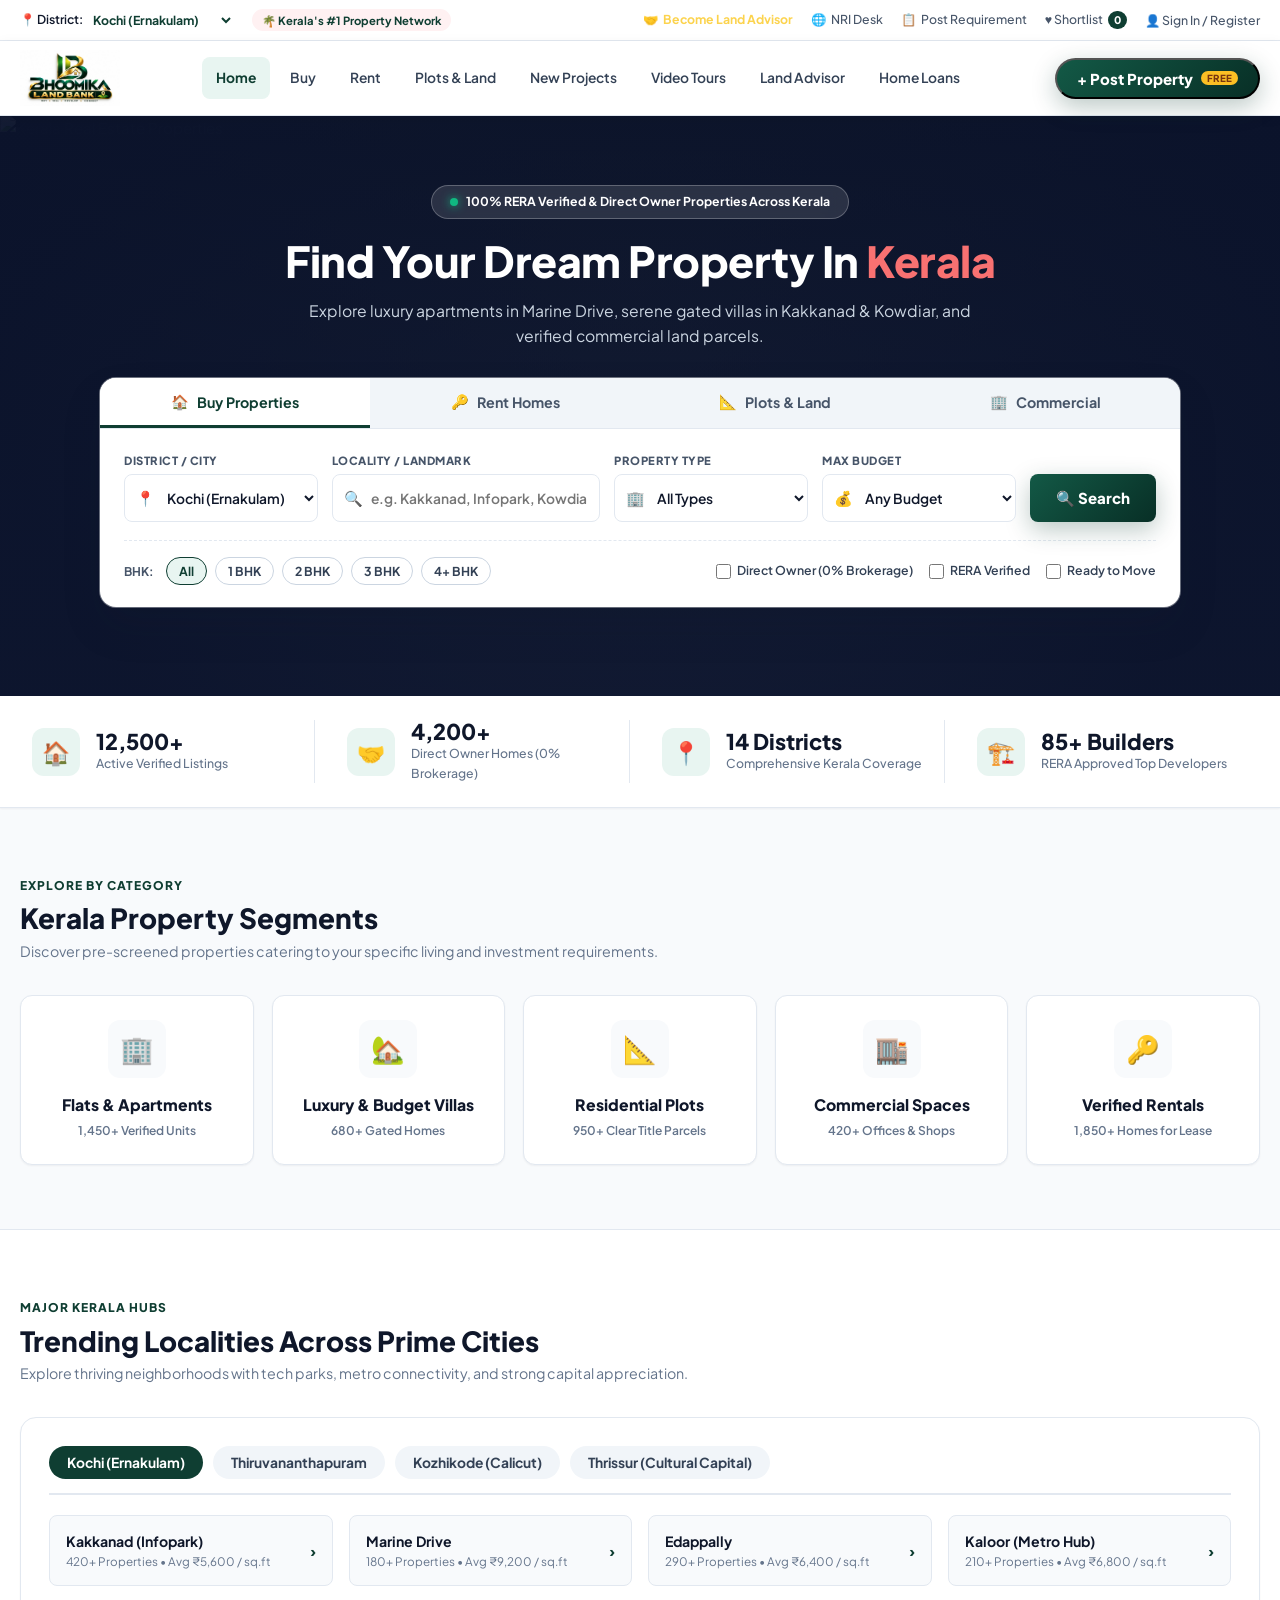
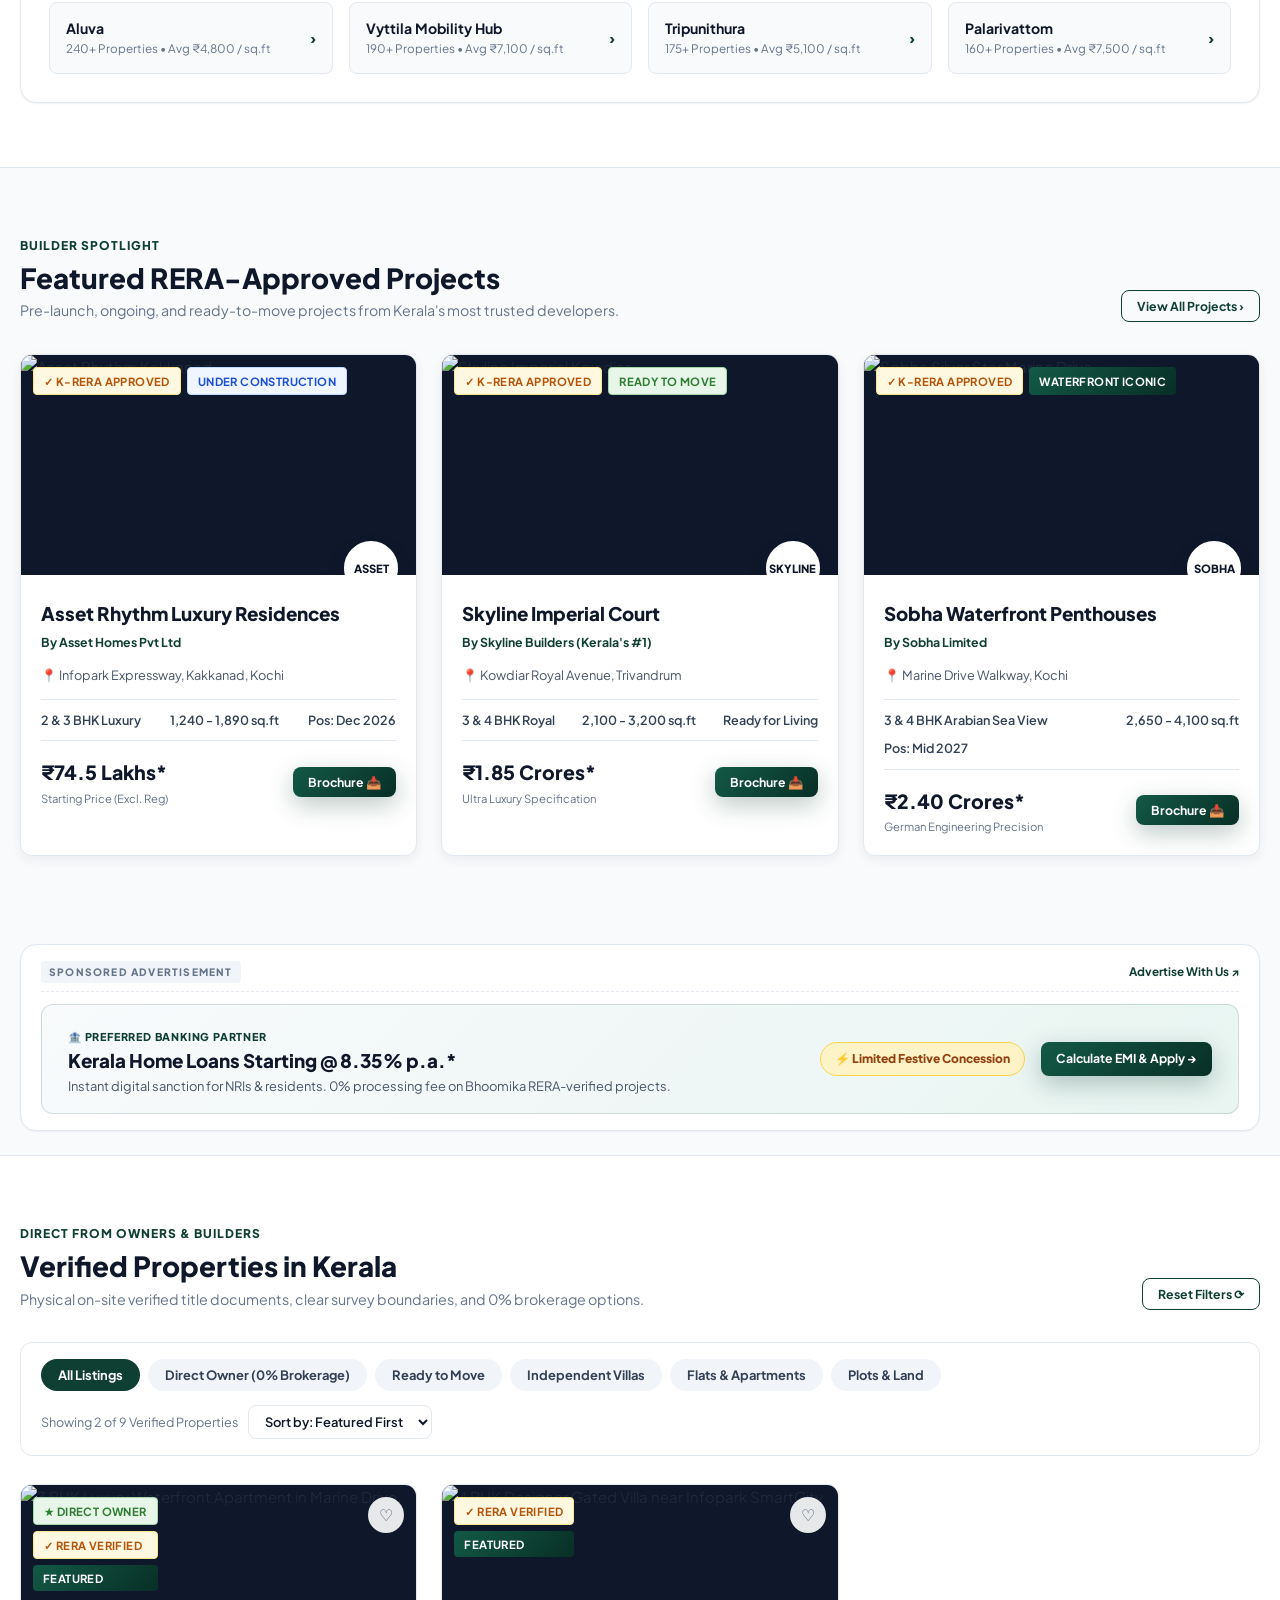
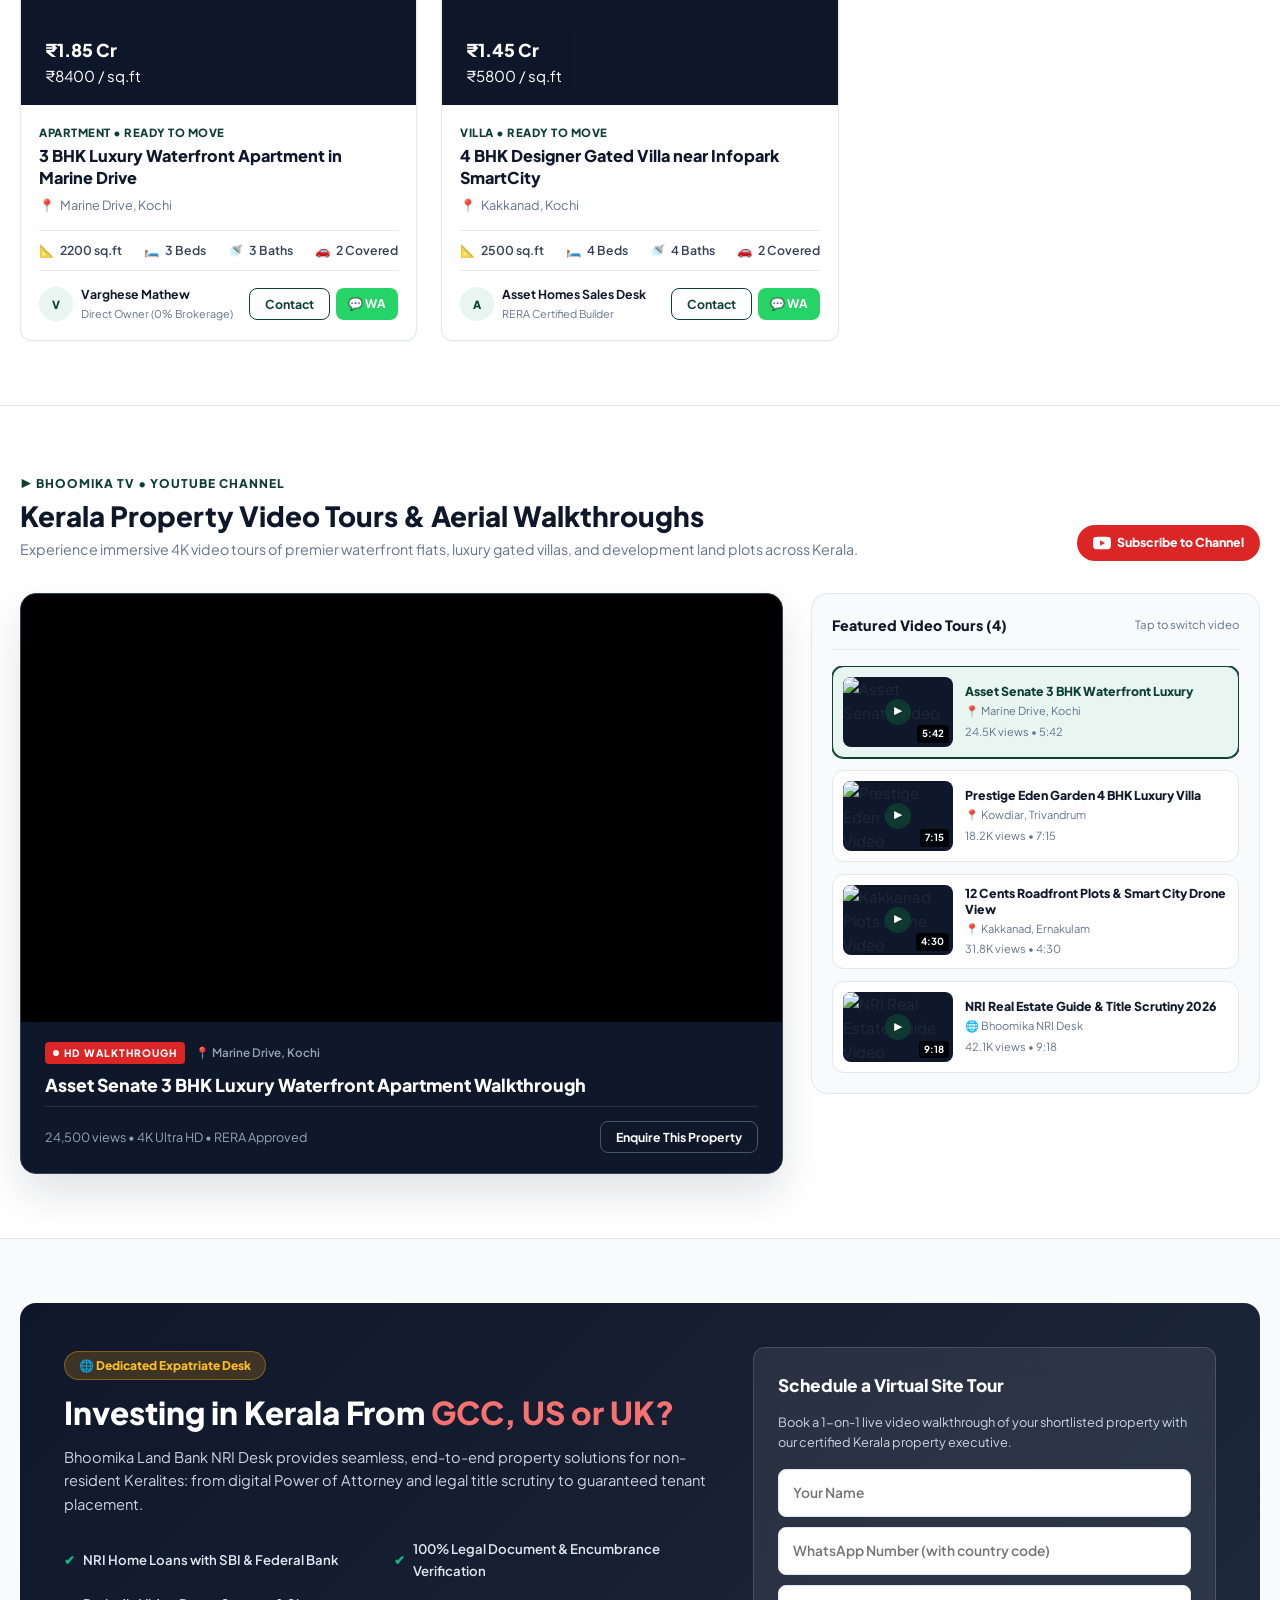
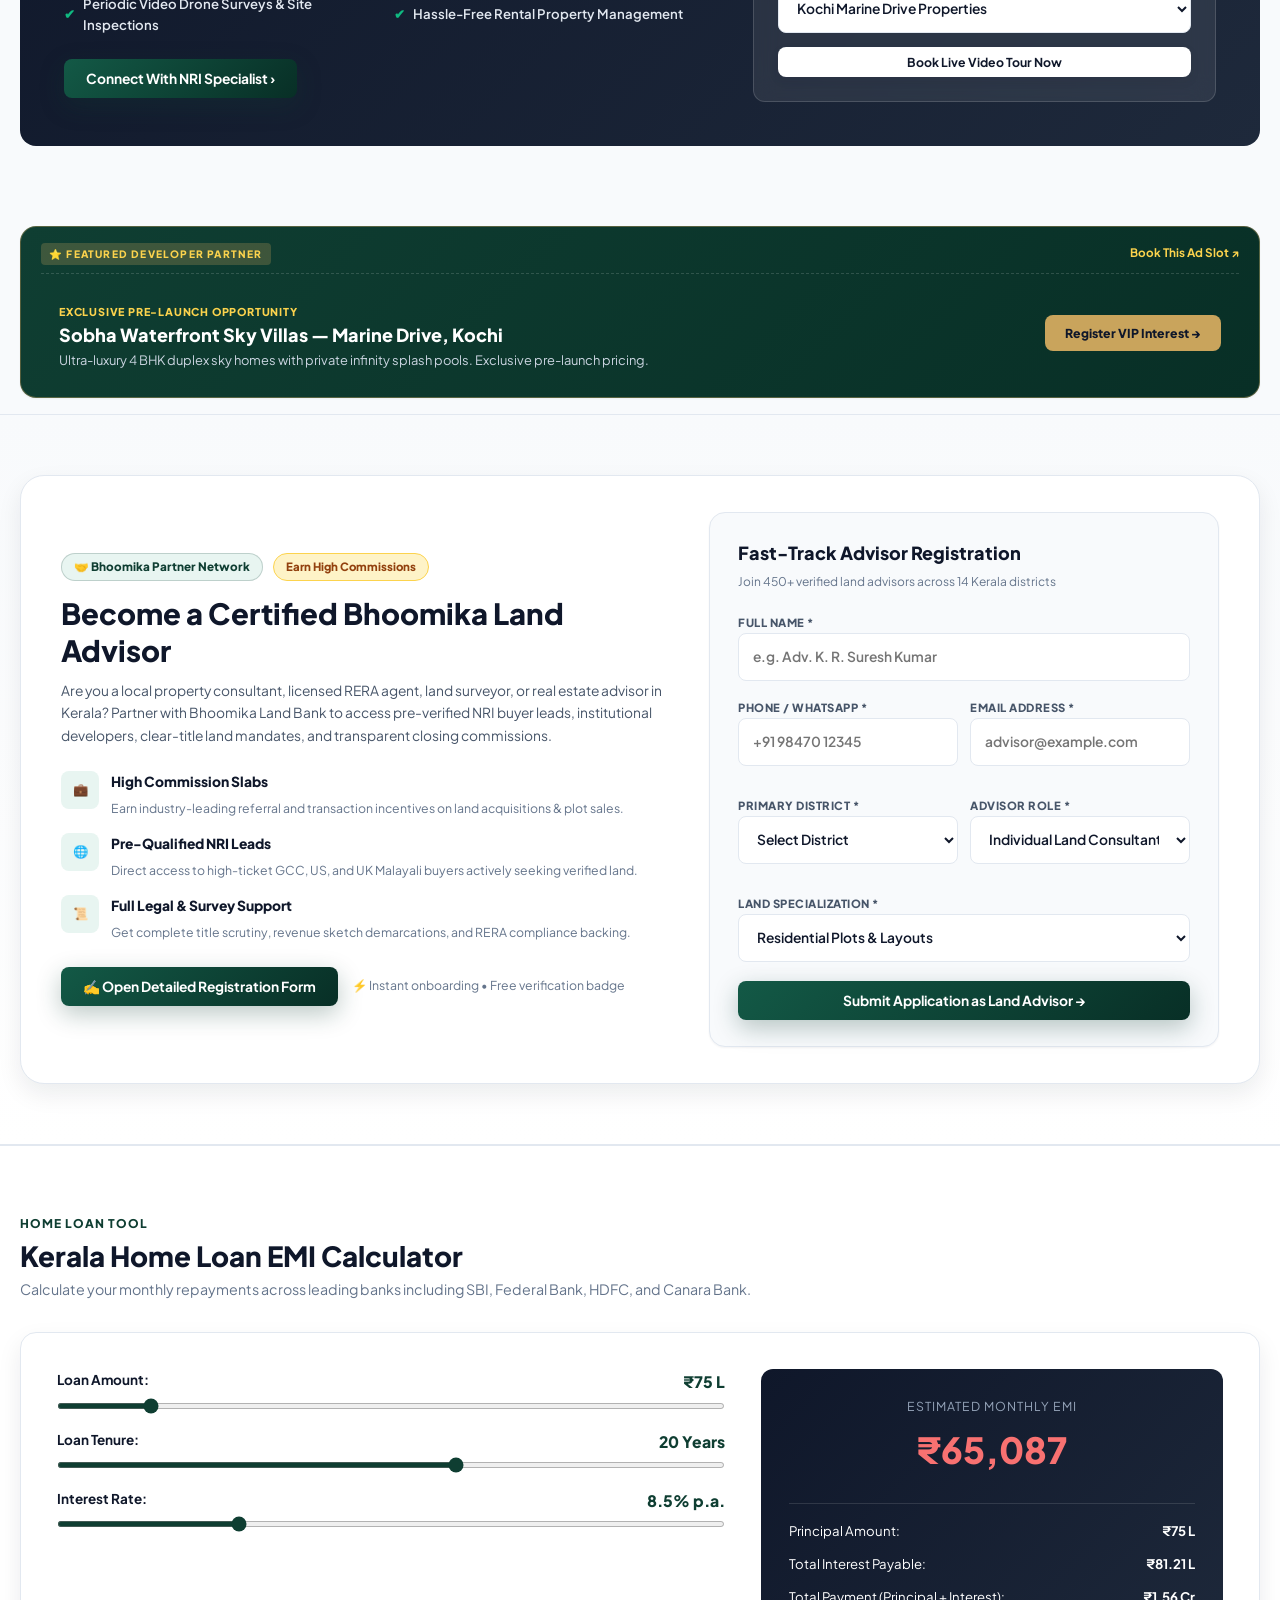
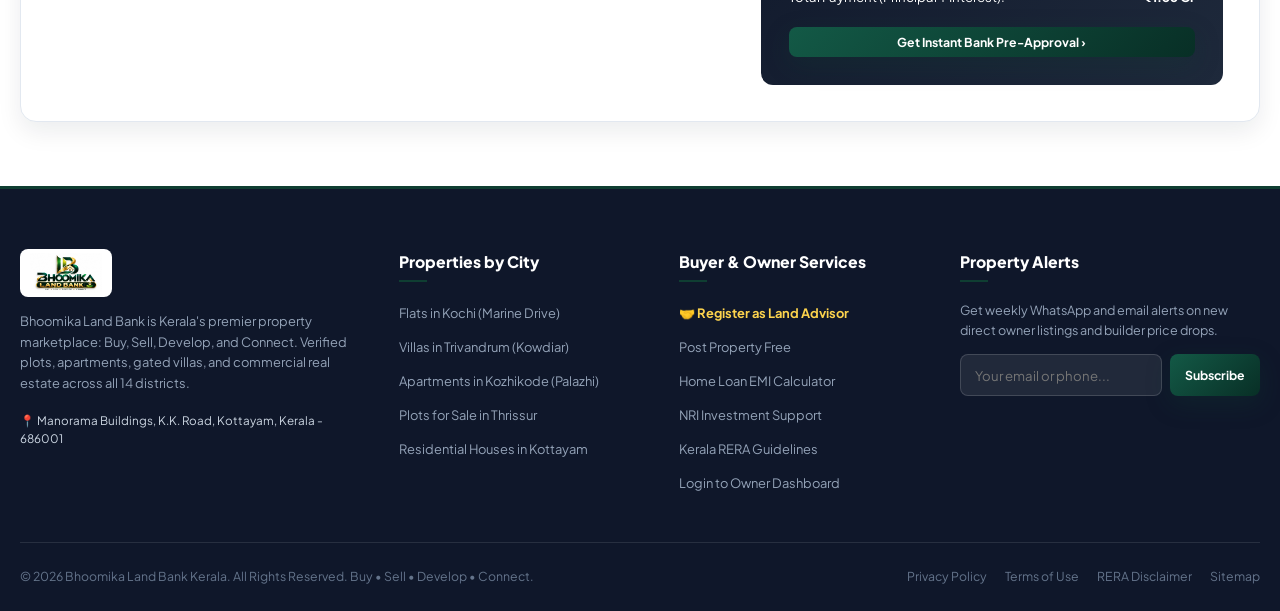
==== commit f73e5961: "feat: add responsive mobile navigation drawer and improve modal management" ====
--- a/index.html
+++ b/index.html
@@ -93,16 +93,87 @@
           </ul>
         </nav>
 
-        <!-- Post Property CTA -->
-        <div style="display: flex; align-items: center; gap: 14px;">
+        <!-- Post Property CTA & Mobile Actions -->
+        <div class="ha-header-actions">
+          <button class="ha-mobile-shortlist-btn" onclick="openShortlistModal()" aria-label="View shortlisted properties">
+            <span>♥</span>
+            <span class="ha-count-badge" id="shortlistBadgeMobile">0</span>
+          </button>
           <button class="ha-post-btn" onclick="openPostModal()">
             <span>+ Post Property</span>
             <span class="ha-free-tag">Free</span>
           </button>
-          <button class="mobile-toggle" onclick="alert('Menu items: Buy, Rent, Plots, Projects, Home Loans')">☰</button>
+          <button type="button" class="mobile-toggle" id="mobileMenuToggle" onclick="toggleMobileNav()" aria-label="Toggle navigation menu" aria-expanded="false" aria-controls="mobileNavDrawer">☰</button>
         </div>
     </div>
   </header>
+
+  <!-- Mobile Navigation Drawer & Backdrop -->
+  <div class="ha-mobile-backdrop" id="mobileNavBackdrop" onclick="closeMobileNav()"></div>
+  <aside class="ha-mobile-drawer" id="mobileNavDrawer" aria-hidden="true" aria-label="Mobile Navigation">
+    <div class="ha-mobile-drawer-head">
+      <a href="#home" class="ha-brand" onclick="closeMobileNav()">
+        <img src="bhoomika_logo.jpg" alt="Bhoomika Land Bank" class="ha-mobile-drawer-logo">
+      </a>
+      <button type="button" class="ha-mobile-drawer-close" onclick="closeMobileNav()" aria-label="Close navigation menu">✕</button>
+    </div>
+
+    <div class="ha-mobile-drawer-body">
+      <!-- District Switcher -->
+      <div class="ha-mobile-district-box">
+        <label class="ha-field-label" for="mobileCitySelect">📍 Selected District</label>
+        <select id="mobileCitySelect" class="ha-select" onchange="syncCitySelection(this.value)">
+          <option value="All">All Kerala</option>
+          <option value="Kochi" selected>Kochi (Ernakulam)</option>
+          <option value="Trivandrum">Thiruvananthapuram</option>
+          <option value="Kozhikode">Kozhikode (Calicut)</option>
+          <option value="Thrissur">Thrissur</option>
+          <option value="Kottayam">Kottayam</option>
+          <option value="Palakkad">Palakkad</option>
+          <option value="Alappuzha">Alappuzha</option>
+          <option value="Kannur">Kannur</option>
+        </select>
+      </div>
+
+      <!-- Primary Navigation -->
+      <nav aria-label="Mobile Menu Links">
+        <ul class="ha-mobile-nav-list">
+          <li><a href="#home" class="ha-mobile-nav-link" onclick="closeMobileNav()"><span>🏠</span> Home</a></li>
+          <li><a href="#verifiedListingsSection" class="ha-mobile-nav-link" onclick="setSearchTab('Buy', document.querySelector('.ha-search-tab:nth-child(1)')); closeMobileNav();"><span>🏡</span> Buy Properties</a></li>
+          <li><a href="#verifiedListingsSection" class="ha-mobile-nav-link" onclick="setSearchTab('Rent', document.querySelector('.ha-search-tab:nth-child(2)')); closeMobileNav();"><span>🔑</span> Rent Homes</a></li>
+          <li><a href="#verifiedListingsSection" class="ha-mobile-nav-link" onclick="setSearchTab('Plots', document.querySelector('.ha-search-tab:nth-child(3)')); closeMobileNav();"><span>📐</span> Plots & Land</a></li>
+          <li><a href="#featuredProjectsSection" class="ha-mobile-nav-link" onclick="closeMobileNav()"><span>🏗️</span> New Projects</a></li>
+          <li><a href="#videoToursSection" class="ha-mobile-nav-link" onclick="closeMobileNav()"><span>▶</span> Video Tours</a></li>
+          <li><a href="#landAdvisorSection" class="ha-mobile-nav-link" onclick="closeMobileNav()"><span>🤝</span> Land Advisor</a></li>
+          <li><a href="#calculatorSection" class="ha-mobile-nav-link" onclick="closeMobileNav()"><span>🏦</span> Home Loans</a></li>
+        </ul>
+      </nav>
+
+      <!-- Utility & Account Actions -->
+      <div class="ha-mobile-drawer-utils">
+        <button type="button" class="ha-mobile-util-btn" onclick="closeMobileNav(); openShortlistModal();">
+          <span>♥ Shortlist</span>
+          <span class="ha-count-badge" id="shortlistBadgeDrawer">0</span>
+        </button>
+        <button type="button" class="ha-mobile-util-btn ha-mobile-util-highlight" onclick="closeMobileNav(); openLandAdvisorModal();">
+          <span>🤝 Become Land Advisor</span>
+        </button>
+        <a href="#nriSection" class="ha-mobile-util-btn" onclick="closeMobileNav()">
+          <span>🌐 NRI Desk</span>
+        </a>
+        <button type="button" class="ha-mobile-util-btn" onclick="closeMobileNav(); openAuthModal();">
+          <span>👤 Sign In / Register</span>
+        </button>
+      </div>
+    </div>
+
+    <div class="ha-mobile-drawer-foot">
+      <button type="button" class="btn btn-primary" style="width: 100%;" onclick="closeMobileNav(); openPostModal();">
+        <span>+ Post Property</span>
+        <span class="ha-free-tag">Free</span>
+      </button>
+    </div>
+  </aside>
 
   <!-- ==========================================================================
        3. HERO BANNER & MULTI-TAB SEARCH CONSOLE
@@ -804,11 +875,11 @@
             </div>
           </div>
 
-          <div style="margin-top: 24px; display: flex; align-items: center; gap: 14px; flex-wrap: wrap;">
-            <button class="btn btn-primary" onclick="openLandAdvisorModal()" style="padding: 12px 24px;">
+          <div class="ha-advisor-cta-row">
+            <button class="btn btn-primary ha-advisor-cta-btn" onclick="openLandAdvisorModal()">
               ✍️ Open Detailed Registration Form
             </button>
-            <span style="font-size: 0.82rem; color: #64748B;">⚡ Instant onboarding • Free verification badge</span>
+            <span class="ha-advisor-cta-note">⚡ Instant onboarding • Free verification badge</span>
           </div>
         </div>
 
@@ -1037,7 +1108,7 @@
 
         <div class="ha-footer-bottom">
           <div>© 2026 Bhoomika Land Bank Kerala. All Rights Reserved. Buy • Sell • Develop • Connect.</div>
-          <div style="display: flex; gap: 18px;">
+          <div class="ha-footer-bottom-links">
             <a href="javascript:void(0)">Privacy Policy</a>
             <a href="javascript:void(0)">Terms of Use</a>
             <a href="javascript:void(0)">RERA Disclaimer</a>
@@ -1061,13 +1132,13 @@
         Kerala buyers immediately.</p>
 
       <form onsubmit="handlePostProperty(event)">
-        <div style="display: grid; grid-template-columns: 2fr 1fr; gap: 12px; margin-bottom: 12px;">
-          <div>
+        <div class="ha-form-row ha-form-row-2-1">
+          <div class="ha-form-group">
             <label class="ha-field-label">Listing Title</label>
             <input type="text" id="postTitle" class="ha-input" placeholder="e.g. 3 BHK Luxury Gated Villa with Garden"
               required>
           </div>
-          <div>
+          <div class="ha-form-group">
             <label class="ha-field-label">District</label>
             <select id="postCity" class="ha-select">
               <option value="Kochi">Kochi</option>
@@ -1079,12 +1150,12 @@
           </div>
         </div>
 
-        <div style="display: grid; grid-template-columns: 1fr 1fr 1fr; gap: 12px; margin-bottom: 12px;">
-          <div>
+        <div class="ha-form-row ha-form-row-3">
+          <div class="ha-form-group">
             <label class="ha-field-label">Locality / Landmark</label>
             <input type="text" id="postLocality" class="ha-input" placeholder="e.g. Kakkanad" required>
           </div>
-          <div>
+          <div class="ha-form-group">
             <label class="ha-field-label">Property Type</label>
             <select id="postType" class="ha-select">
               <option value="Apartment">Apartment</option>
@@ -1093,7 +1164,7 @@
               <option value="Commercial">Commercial</option>
             </select>
           </div>
-          <div>
+          <div class="ha-form-group">
             <label class="ha-field-label">Mode</label>
             <select id="postCategory" class="ha-select">
               <option value="Buy">For Sale</option>
@@ -1102,16 +1173,16 @@
           </div>
         </div>
 
-        <div style="display: grid; grid-template-columns: 1fr 1fr 1fr; gap: 12px; margin-bottom: 12px;">
-          <div>
+        <div class="ha-form-row ha-form-row-3">
+          <div class="ha-form-group">
             <label class="ha-field-label">Total Price (₹)</label>
             <input type="number" id="postPrice" class="ha-input" placeholder="e.g. 8500000" required>
           </div>
-          <div>
+          <div class="ha-form-group">
             <label class="ha-field-label">Built-up Area (sq.ft)</label>
             <input type="number" id="postArea" class="ha-input" placeholder="e.g. 1750" required>
           </div>
-          <div>
+          <div class="ha-form-group">
             <label class="ha-field-label">Bedrooms (BHK)</label>
             <select id="postBHK" class="ha-select">
               <option value="1">1 BHK</option>
@@ -1122,12 +1193,12 @@
           </div>
         </div>
 
-        <div style="display: grid; grid-template-columns: 1fr 1fr; gap: 12px; margin-bottom: 12px;">
-          <div>
+        <div class="ha-form-row">
+          <div class="ha-form-group">
             <label class="ha-field-label">Owner Name</label>
             <input type="text" id="postOwnerName" class="ha-input" placeholder="Your Name" required>
           </div>
-          <div>
+          <div class="ha-form-group">
             <label class="ha-field-label">Phone / WhatsApp</label>
             <input type="tel" id="postOwnerPhone" class="ha-input" placeholder="+91 98765 43210" required>
           </div>
@@ -1214,7 +1285,7 @@
   <div class="ha-modal-overlay" id="landAdvisorModal">
     <div class="ha-modal-box" style="max-width: 650px;">
       <button class="ha-modal-close" onclick="closeModals()">✕</button>
-      <div style="display: flex; align-items: center; gap: 10px; margin-bottom: 6px;">
+      <div class="ha-modal-badge-row">
         <span style="background: #E8F5F1; color: #0F3E32; font-size: 0.72rem; font-weight: 800; padding: 3px 10px; border-radius: 9999px;">🤝 Bhoomika Partner Network</span>
         <span style="font-size: 0.78rem; color: #64748B;">Official Land Advisor Onboarding</span>
       </div>
--- a/styles.css
+++ b/styles.css
@@ -73,6 +73,7 @@
 html {
   scroll-behavior: smooth;
   font-size: 15px;
+  overflow-x: hidden;
 }
 
 body {
@@ -83,6 +84,11 @@
   -webkit-font-smoothing: antialiased;
   -moz-osx-font-smoothing: grayscale;
   overflow-x: hidden;
+}
+
+body.ha-menu-open,
+body.ha-modal-open {
+  overflow: hidden;
 }
 
 a {
@@ -438,13 +444,203 @@
   text-transform: uppercase;
 }
 
+.ha-header-actions {
+  display: flex;
+  align-items: center;
+  gap: 10px;
+  flex-shrink: 0;
+}
+
+.ha-mobile-shortlist-btn {
+  display: none;
+  align-items: center;
+  gap: 5px;
+  background: var(--ha-primary-light);
+  color: var(--ha-primary);
+  border: 1px solid rgba(15, 62, 50, 0.22);
+  border-radius: var(--ha-radius-full);
+  padding: 6px 11px;
+  font-weight: 800;
+  font-size: 0.85rem;
+  cursor: pointer;
+  transition: var(--ha-transition);
+}
+
+.ha-mobile-shortlist-btn:hover {
+  background: var(--ha-primary);
+  color: #FFFFFF;
+}
+
 .mobile-toggle {
   display: none;
-  background: transparent;
-  border: none;
-  font-size: 1.6rem;
+  background: var(--ha-gray-50);
+  border: 1px solid var(--ha-gray-200);
+  border-radius: var(--ha-radius-sm);
+  width: 42px;
+  height: 42px;
+  align-items: center;
+  justify-content: center;
+  font-size: 1.4rem;
+  line-height: 1;
   color: var(--ha-dark);
   cursor: pointer;
+  transition: var(--ha-transition);
+}
+
+.mobile-toggle:hover {
+  background: var(--ha-primary-light);
+  border-color: var(--ha-primary);
+  color: var(--ha-primary);
+}
+
+/* Mobile Navigation Drawer */
+.ha-mobile-backdrop {
+  position: fixed;
+  inset: 0;
+  background: rgba(15, 23, 42, 0.6);
+  backdrop-filter: blur(4px);
+  z-index: 900;
+  opacity: 0;
+  visibility: hidden;
+  transition: opacity 0.25s ease, visibility 0.25s ease;
+}
+
+.ha-mobile-backdrop.open {
+  opacity: 1;
+  visibility: visible;
+}
+
+.ha-mobile-drawer {
+  position: fixed;
+  top: 0;
+  right: 0;
+  width: min(340px, 88vw);
+  height: 100dvh;
+  max-height: 100vh;
+  background: #FFFFFF;
+  z-index: 950;
+  display: flex;
+  flex-direction: column;
+  box-shadow: -12px 0 36px rgba(15, 23, 42, 0.22);
+  transform: translateX(100%);
+  visibility: hidden;
+  transition: transform 0.28s cubic-bezier(0.4, 0, 0.2, 1), visibility 0.28s ease;
+}
+
+.ha-mobile-drawer.open {
+  transform: translateX(0);
+  visibility: visible;
+}
+
+.ha-mobile-drawer-head {
+  display: flex;
+  align-items: center;
+  justify-content: space-between;
+  padding: 14px 18px;
+  border-bottom: 1px solid var(--ha-gray-200);
+  flex-shrink: 0;
+}
+
+.ha-mobile-drawer-logo {
+  height: 40px;
+  width: auto;
+  max-width: 150px;
+  object-fit: contain;
+}
+
+.ha-mobile-drawer-close {
+  width: 38px;
+  height: 38px;
+  border-radius: 50%;
+  border: 1px solid var(--ha-gray-200);
+  background: var(--ha-gray-50);
+  color: var(--ha-dark);
+  font-size: 1.05rem;
+  font-weight: 700;
+  display: flex;
+  align-items: center;
+  justify-content: center;
+  cursor: pointer;
+}
+
+.ha-mobile-drawer-body {
+  flex: 1;
+  overflow-y: auto;
+  padding: 16px 18px;
+  display: flex;
+  flex-direction: column;
+  gap: 18px;
+}
+
+.ha-mobile-district-box {
+  display: flex;
+  flex-direction: column;
+  gap: 6px;
+  background: var(--ha-gray-50);
+  padding: 12px;
+  border-radius: var(--ha-radius-sm);
+  border: 1px solid var(--ha-gray-200);
+}
+
+.ha-mobile-nav-list {
+  list-style: none;
+  display: flex;
+  flex-direction: column;
+  gap: 4px;
+}
+
+.ha-mobile-nav-link {
+  display: flex;
+  align-items: center;
+  gap: 12px;
+  padding: 9px 12px;
+  border-radius: var(--ha-radius-sm);
+  font-size: 0.94rem;
+  font-weight: 700;
+  color: var(--ha-dark);
+}
+
+.ha-mobile-nav-link:hover,
+.ha-mobile-nav-link:active {
+  background: var(--ha-primary-light);
+  color: var(--ha-primary);
+}
+
+.ha-mobile-drawer-utils {
+  display: grid;
+  grid-template-columns: 1fr;
+  gap: 8px;
+  padding-top: 12px;
+  border-top: 1px solid var(--ha-gray-200);
+}
+
+.ha-mobile-util-btn {
+  display: flex;
+  align-items: center;
+  justify-content: space-between;
+  width: 100%;
+  padding: 10px 12px;
+  border-radius: var(--ha-radius-sm);
+  border: 1px solid var(--ha-gray-200);
+  background: #FFFFFF;
+  color: var(--ha-gray-700);
+  font-size: 0.88rem;
+  font-weight: 700;
+  cursor: pointer;
+  text-align: left;
+}
+
+.ha-mobile-util-highlight {
+  background: #FFFBEB;
+  border-color: #FDE68A;
+  color: #92400E;
+}
+
+.ha-mobile-drawer-foot {
+  padding: 14px 18px;
+  border-top: 1px solid var(--ha-gray-200);
+  background: var(--ha-gray-50);
+  flex-shrink: 0;
 }
 
 /* ==========================================================================
@@ -598,6 +794,7 @@
   display: flex;
   flex-direction: column;
   gap: 5px;
+  min-width: 0;
 }
 
 .ha-field-label {
@@ -612,6 +809,7 @@
   position: relative;
   display: flex;
   align-items: center;
+  width: 100%;
 }
 
 .ha-input-icon {
@@ -626,7 +824,7 @@
 .ha-select {
   width: 100%;
   height: 48px;
-  padding: 0 12px 0 38px;
+  padding: 0 14px;
   border: 1.5px solid var(--ha-gray-200);
   border-radius: var(--ha-radius-sm);
   font-size: 0.92rem;
@@ -635,6 +833,17 @@
   background-color: #FFFFFF;
   outline: none;
   transition: var(--ha-transition);
+}
+
+.ha-input-wrap .ha-input,
+.ha-input-wrap .ha-select {
+  padding: 0 12px 0 38px;
+}
+
+textarea.ha-input {
+  height: auto;
+  min-height: 76px;
+  padding: 10px 14px;
 }
 
 .ha-input:focus,
@@ -679,6 +888,7 @@
 .ha-bhk-pills {
   display: flex;
   align-items: center;
+  flex-wrap: wrap;
   gap: 8px;
 }
 
@@ -1764,7 +1974,7 @@
 
 .ha-ad-creative-left {
   flex: 1;
-  min-width: 280px;
+  min-width: min(280px, 100%);
 }
 
 .ha-ad-partner-tag {
@@ -2214,6 +2424,7 @@
 
 .ha-form-group {
   margin-bottom: 13px;
+  min-width: 0;
 }
 
 .ha-form-row {
@@ -2223,14 +2434,173 @@
   margin-bottom: 13px;
 }
 
+.ha-form-row>* {
+  min-width: 0;
+}
+
+.ha-form-row-2-1 {
+  grid-template-columns: 2fr 1fr;
+}
+
+.ha-form-row-3 {
+  grid-template-columns: 1fr 1fr 1fr;
+}
+
+.ha-advisor-card>*,
+.ha-video-layout>* {
+  min-width: 0;
+}
+
+.ha-advisor-cta-row {
+  margin-top: 24px;
+  display: flex;
+  align-items: center;
+  gap: 14px;
+  flex-wrap: wrap;
+}
+
+.ha-advisor-cta-note {
+  font-size: 0.82rem;
+  color: #64748B;
+}
+
+.ha-modal-badge-row {
+  display: flex;
+  align-items: center;
+  gap: 10px;
+  flex-wrap: wrap;
+  margin-bottom: 6px;
+  padding-right: 36px;
+}
+
+.ha-shortlist-item {
+  display: flex;
+  gap: 16px;
+  align-items: center;
+  border-bottom: 1px solid #E2E8F0;
+  padding: 12px 0;
+}
+
+.ha-shortlist-item:last-child {
+  border-bottom: none;
+}
+
+.ha-shortlist-thumb {
+  width: 84px;
+  height: 64px;
+  object-fit: cover;
+  border-radius: 6px;
+  flex-shrink: 0;
+}
+
+.ha-shortlist-info {
+  flex: 1;
+  min-width: 0;
+}
+
+.ha-shortlist-title {
+  font-size: 0.95rem;
+  font-weight: 800;
+  color: #0F172A;
+  margin-bottom: 2px;
+}
+
+.ha-shortlist-meta {
+  font-size: 0.82rem;
+  color: #64748B;
+}
+
+.ha-toast {
+  position: fixed;
+  bottom: 24px;
+  right: 24px;
+  max-width: 420px;
+  background: #0F172A;
+  color: #FFFFFF;
+  border-left: 4px solid #0F3E32;
+  padding: 14px 20px;
+  border-radius: 8px;
+  box-shadow: 0 10px 25px rgba(0, 0, 0, 0.25);
+  font-size: 0.9rem;
+  font-weight: 700;
+  z-index: 99999;
+  animation: fadeIn 0.3s ease;
+}
+
+.ha-footer-input {
+  min-width: 0;
+}
+
+.ha-footer-bottom-links {
+  display: flex;
+  flex-wrap: wrap;
+  justify-content: center;
+  gap: 10px 18px;
+}
+
+.ha-project-badges {
+  flex-wrap: wrap;
+  right: 12px;
+}
+
+.ha-project-specs,
+.ha-project-price-row {
+  flex-wrap: wrap;
+  gap: 8px 12px;
+}
+
 /* Responsive Overrides */
+@media (max-width: 1180px) {
+  .ha-top-pill {
+    display: none;
+  }
+
+  .ha-top-right {
+    gap: 12px;
+  }
+
+  .ha-nav-item>a {
+    padding: 8px 10px;
+    font-size: 0.86rem;
+  }
+
+  .ha-post-btn {
+    padding: 8px 14px;
+    font-size: 0.86rem;
+  }
+}
+
 @media (max-width: 1024px) {
+  .ha-nav-menu {
+    display: none;
+  }
+
+  .ha-mobile-shortlist-btn,
+  .mobile-toggle {
+    display: inline-flex;
+  }
+
   .ha-search-grid {
     grid-template-columns: 1fr 1fr;
   }
 
+  .btn-search {
+    grid-column: 1 / -1;
+    width: 100%;
+    justify-content: center;
+  }
+
   .ha-trust-grid {
     grid-template-columns: repeat(2, 1fr);
+    gap: 14px;
+  }
+
+  .ha-trust-item {
+    border-right: none;
+    padding: 12px;
+    background: var(--ha-gray-50);
+    border-radius: var(--ha-radius-sm);
+    border: 1px solid var(--ha-gray-200);
   }
 
   .ha-categories-grid {
@@ -2260,105 +2630,582 @@
     gap: 20px;
   }
 
+  .ha-video-playlist-items {
+    max-height: none;
+  }
+
   .ha-advisor-card {
     grid-template-columns: 1fr;
-    padding: 26px 20px;
-  }
-}
-
-@media (max-width: 768px) {
-  .ha-form-row {
-    grid-template-columns: 1fr;
-    gap: 0;
-  }
-  .ha-ad-creative {
-    flex-direction: column;
-    align-items: flex-start;
-    padding: 16px;
-  }
-
-  .ha-ad-creative-right {
-    width: 100%;
-    justify-content: space-between;
-  }
-
-  .ha-navbar-logo {
-    height: 44px;
-    max-width: 155px;
-  }
-
-  .ha-top-bar {
-    display: none;
-  }
-
-  .ha-nav-menu,
-  .ha-post-btn {
-    display: none;
-  }
-
-  .mobile-toggle {
-    display: block;
-  }
-
-  .ha-hero-title {
-    font-size: 2.1rem;
-  }
-
-  .ha-search-tabs {
-    overflow-x: auto;
-  }
-
-  .ha-search-tab {
-    padding: 12px 14px;
-    font-size: 0.85rem;
-    white-space: nowrap;
-  }
-
-  .ha-search-grid {
-    grid-template-columns: 1fr;
-  }
-
-  .btn-search {
-    width: 100%;
-    justify-content: center;
-  }
-
-  .ha-trust-grid {
-    grid-template-columns: 1fr;
-    gap: 16px;
-  }
-
-  .ha-trust-item {
-    border-right: none;
-    border-bottom: 1px solid var(--ha-gray-200);
-    padding-bottom: 14px;
-  }
-
-  .ha-categories-grid {
-    grid-template-columns: repeat(2, 1fr);
-  }
-
-  .ha-projects-grid,
-  .ha-properties-grid {
-    grid-template-columns: 1fr;
-  }
-
-  .ha-localities-grid {
-    grid-template-columns: 1fr;
+    padding: 28px 24px;
   }
 
   .ha-calc-card {
     grid-template-columns: 1fr;
-    padding: 20px;
+    padding: 26px;
+    gap: 28px;
   }
-
-  .ha-footer-top {
-    grid-template-columns: 1fr;
-  }
-
-  .ha-footer-bottom {
-    flex-direction: column;
-    gap: 12px;
-    text-align: center;
-  }
-}+}
+
+@media (max-width: 768px) {
+    .ha-top-bar,
+    .ha-post-btn {
+      display: none;
+    }
+
+
+      .ha-nav-inner {
+        height: 64px;
+      }
+
+      .ha-navbar-logo {
+        height: 42px;
+        max-width: 150px;
+      }
+
+        .ha-hero-wrap {
+          min-height: auto;
+          padding: 34px 0 42px;
+        }
+
+          .ha-hero-header {
+            margin-bottom: 22px;
+          }
+
+
+            .ha-hero-pill {
+              font-size: 0.75rem;
+              padding: 5px 14px;
+              line-height: 1.4;
+              max-width: 100%;
+            }
+
+            .ha-hero-title {
+              font-size: 1.95rem;
+            }
+
+            .ha-hero-subtitle {
+              font-size: 0.92rem;
+              line-height: 1.5;
+            }
+
+            .ha-search-tabs {
+              overflow-x: auto;
+              -webkit-overflow-scrolling: touch;
+              scrollbar-width: none;
+            }
+
+            .ha-search-tabs::-webkit-scrollbar {
+              display: none;
+            }
+
+            .ha-search-tab {
+              padding: 12px 14px;
+              font-size: 0.85rem;
+              white-space: nowrap;
+            }
+
+
+              .ha-search-body {
+                padding: 16px;
+              }
+
+
+                .ha-input,
+                .ha-select {
+                  font-size: 16px;
+                }
+
+                  .ha-section {
+                    padding: 40px 0;
+                  }
+
+                    .ha-section-header {
+                      flex-direction: column;
+                      align-items: flex-start;
+                      gap: 14px;
+                      margin-bottom: 22px;
+                    }
+
+                    .ha-section-title {
+                      font-size: 1.48rem;
+                    }
+
+                    .ha-categories-grid {
+                      grid-template-columns: repeat(2, 1fr);
+                      gap: 12px;
+                    }
+
+                    .ha-cat-card:last-child {
+                      grid-column: 1 / -1;
+                      display: grid;
+                      grid-template-columns: auto 1fr;
+                      column-gap: 14px;
+                      row-gap: 2px;
+                      align-items: center;
+                      text-align: left;
+                      padding: 16px 18px;
+                    }
+
+                    .ha-cat-card:last-child .ha-cat-icon {
+                      grid-row: 1 / span 2;
+                      margin-bottom: 0;
+                    }
+
+                    .ha-hubs-container {
+                      padding: 16px;
+                    }
+
+                    .ha-district-tabs {
+                      padding-bottom: 10px;
+                      margin-bottom: 14px;
+                      -webkit-overflow-scrolling: touch;
+                      scrollbar-width: none;
+                    }
+
+                    .ha-district-tabs::-webkit-scrollbar {
+                      display: none;
+                    }
+
+                    .ha-dist-btn {
+                      padding: 7px 14px;
+                      font-size: 0.84rem;
+                    }
+
+                    .ha-projects-grid,
+
+                      .ha-properties-grid,
+                      .ha-localities-grid {
+                        grid-template-columns: 1fr;
+                      }
+
+                        .ha-listings-filter-bar {
+                          padding: 12px;
+                          gap: 12px;
+                        }
+
+                        .ha-filter-pills {
+                          width: 100%;
+                          flex-wrap: nowrap;
+                          overflow-x: auto;
+                          padding-bottom: 4px;
+                          -webkit-overflow-scrolling: touch;
+                          scrollbar-width: none;
+                        }
+
+                        .ha-filter-pills::-webkit-scrollbar {
+                          display: none;
+                        }
+
+                        .ha-pill-btn {
+                          flex-shrink: 0;
+                          font-size: 0.82rem;
+                          padding: 7px 14px;
+                        }
+
+                        .ha-sort-control {
+                          width: 100%;
+                          justify-content: space-between;
+                          flex-wrap: wrap;
+                          gap: 8px;
+                        }
+
+                        .ha-sort-select {
+                          flex: 1;
+                          min-width: 165px;
+                          height: 40px;
+                        }
+
+                        .ha-nri-banner {
+                          padding: 24px 18px;
+                          gap: 24px;
+                        }
+
+                        .ha-nri-title {
+                          font-size: 1.55rem;
+                        }
+
+                        .ha-nri-perks {
+                          grid-template-columns: 1fr;
+                          gap: 10px;
+                        }
+
+                        .ha-nri-card-box {
+                          padding: 18px;
+                        }
+
+                        .ha-ad-wrapper {
+                          padding: 14px;
+                        }
+
+                        .ha-ad-header {
+                          flex-wrap: wrap;
+                          gap: 8px;
+                        }
+
+                        .ha-ad-creative {
+                          flex-direction: column;
+                          align-items: stretch;
+                          padding: 14px !important;
+                          gap: 14px;
+                        }
+
+                        .ha-ad-creative-title {
+                          font-size: 1.1rem !important;
+                        }
+
+                        .ha-ad-creative-right {
+                          width: 100%;
+                          flex-direction: column;
+                          align-items: stretch;
+                          gap: 10px;
+                        }
+
+                        .ha-ad-offer-pill {
+                          text-align: center;
+                          white-space: normal;
+                        }
+
+                        .ha-ad-cta-btn,
+                        .ha-ad-creative-right .btn {
+                          width: 100%;
+                          justify-content: center;
+                          white-space: normal;
+                        }
+
+                        .ha-video-meta {
+                          padding: 16px;
+                        }
+
+                        .ha-video-badge-row {
+                          flex-wrap: wrap;
+                        }
+
+                        .ha-video-active-title {
+                          font-size: 1.05rem;
+                        }
+
+                        .ha-video-playlist-box {
+                          padding: 14px;
+                        }
+
+                        .ha-advisor-section {
+                          padding: 40px 0;
+                        }
+
+                        .ha-advisor-card {
+                          padding: 22px 16px;
+                          gap: 24px;
+                          border-radius: var(--ha-radius-lg);
+                        }
+
+                        .ha-advisor-title {
+                          font-size: 1.48rem;
+                        }
+
+                        .ha-advisor-form-box {
+                          padding: 18px 16px;
+                        }
+
+                        .ha-calc-card {
+                          padding: 18px;
+                          gap: 22px;
+                        }
+
+                        .ha-footer {
+                          padding: 40px 0 24px;
+                        }
+
+                        .ha-footer-top {
+                          grid-template-columns: 1fr;
+                          gap: 28px;
+                          margin-bottom: 32px;
+                        }
+
+                        .ha-footer-bottom {
+                          flex-direction: column;
+                          gap: 12px;
+                          text-align: center;
+                        }
+                      }
+
+                      @media (max-width: 640px) {
+                        .ha-search-grid {
+                          grid-template-columns: 1fr;
+                          gap: 12px;
+                        }
+
+                        .ha-form-row,
+                        .ha-form-row-2-1,
+                        .ha-form-row-3 {
+                          grid-template-columns: 1fr;
+                          gap: 0;
+                          margin-bottom: 0;
+                        }
+
+                        .ha-modal-overlay {
+                          padding: 10px;
+                        }
+
+                        .ha-modal-box {
+                          padding: 22px 16px;
+                          max-height: 92dvh;
+                          border-radius: var(--ha-radius-md);
+                        }
+
+                        .ha-modal-box h3 {
+                          padding-right: 36px;
+                          font-size: 1.2rem !important;
+                        }
+
+                        .ha-modal-close {
+                          top: 12px;
+                          right: 12px;
+                        }
+
+                        .ha-toast {
+                          left: 14px;
+                          right: 14px;
+                          bottom: 14px;
+                          max-width: none;
+                        }
+                      }
+
+                      @media (max-width: 540px) {
+                        .ha-search-tabs {
+                          display: grid;
+                          grid-template-columns: repeat(2, 1fr);
+                          overflow-x: visible;
+                        }
+
+                        .ha-search-tab {
+                          padding: 11px 10px;
+                          font-size: 0.84rem;
+                          border-bottom-width: 2px;
+                          border-right: 1px solid var(--ha-gray-200);
+                        }
+
+                        .ha-search-tab:nth-child(2n) {
+                          border-right: none;
+                        }
+
+                        .ha-trust-grid {
+                          gap: 10px;
+                        }
+
+                        .ha-trust-item {
+                          flex-direction: column;
+                          align-items: flex-start;
+                          gap: 8px;
+                          padding: 12px;
+                        }
+
+                        .ha-trust-icon {
+                          width: 40px;
+                          height: 40px;
+                          font-size: 1.25rem;
+                        }
+
+                        .ha-trust-num {
+                          font-size: 1.2rem;
+                        }
+
+                        .ha-trust-lbl {
+                          font-size: 0.76rem;
+                          line-height: 1.35;
+                        }
+                      }
+
+                      @media (max-width: 480px) {
+                        .container {
+                          padding: 0 14px;
+                        }
+
+                        .btn {
+                          white-space: normal;
+                          text-align: center;
+                          line-height: 1.35;
+                        }
+
+                        .ha-hero-title {
+                          font-size: 1.62rem;
+                        }
+
+                        .ha-section {
+                          padding: 32px 0;
+                        }
+
+                        .ha-section-title {
+                          font-size: 1.32rem;
+                        }
+
+                        .ha-cat-card {
+                          padding: 16px 10px;
+                        }
+
+                        .ha-cat-icon {
+                          width: 46px;
+                          height: 46px;
+                          font-size: 1.45rem;
+                          margin-bottom: 10px;
+                        }
+
+                        .ha-cat-title {
+                          font-size: 0.94rem;
+                        }
+
+                        .ha-cat-count {
+                          font-size: 0.74rem;
+                        }
+
+                        .ha-project-thumb,
+                        .ha-prop-thumb {
+                          height: 195px;
+                        }
+
+                        .ha-project-body {
+                          padding: 20px 15px 15px;
+                        }
+
+                        .ha-prop-body {
+                          padding: 15px;
+                        }
+
+                        .ha-prop-top-badges {
+                          right: 54px;
+                          flex-direction: row;
+                          flex-wrap: wrap;
+                        }
+
+                        .ha-prop-title {
+                          height: auto;
+                          min-height: 2.6em;
+                        }
+
+                        .ha-prop-specs {
+                          display: grid;
+                          grid-template-columns: repeat(2, 1fr);
+                          gap: 8px 10px;
+                        }
+
+                        .ha-prop-footer {
+                          flex-direction: column;
+                          align-items: stretch;
+                          gap: 12px;
+                        }
+
+                        .ha-prop-actions {
+                          display: grid;
+                          grid-template-columns: 1fr 1fr;
+                          gap: 8px;
+                          width: 100%;
+                        }
+
+                        .ha-prop-actions .btn,
+                        .ha-prop-actions .btn-whatsapp {
+                          width: 100%;
+                          justify-content: center;
+                          padding: 9px 10px;
+                        }
+
+                        .ha-video-meta-footer {
+                          flex-direction: column;
+                          align-items: stretch;
+                        }
+
+                        .ha-video-meta-footer .btn {
+                          width: 100%;
+                        }
+
+                        .ha-video-thumb-wrap {
+                          width: 92px;
+                          height: 62px;
+                        }
+
+                        .ha-nri-banner {
+                          padding: 20px 14px;
+                        }
+
+                        .ha-nri-title {
+                          font-size: 1.38rem;
+                        }
+
+                        .ha-nri-banner .btn-primary {
+                          width: 100%;
+                        }
+
+                        .ha-advisor-cta-btn {
+                          width: 100%;
+                        }
+
+                        .ha-calc-result-box {
+                          padding: 18px 14px;
+                        }
+
+                        .ha-emi-amount {
+                          font-size: 1.9rem;
+                        }
+
+                        .ha-calc-row {
+                          flex-wrap: wrap;
+                          gap: 6px;
+                        }
+
+                        .ha-footer-newsletter {
+                          flex-direction: column;
+                        }
+
+                        .ha-footer-input {
+                          width: 100%;
+                        }
+
+                        .ha-footer-newsletter .btn {
+                          width: 100%;
+                        }
+
+                        .ha-shortlist-item {
+                          flex-direction: column;
+                          align-items: stretch;
+                          gap: 10px;
+                        }
+
+                        .ha-shortlist-thumb {
+                          width: 100%;
+                          height: 140px;
+                        }
+
+                        .ha-shortlist-btn {
+                          width: 100%;
+                        }
+                      }
+
+                      @media (max-width: 359px) {
+                        .ha-trust-grid {
+                          grid-template-columns: 1fr;
+                        }
+
+                        .ha-trust-item {
+                          flex-direction: row;
+                          align-items: center;
+                        }
+
+                        .ha-categories-grid {
+                          grid-template-columns: 1fr;
+                        }
+
+                        .ha-cat-card,
+                        .ha-cat-card:last-child {
+                          display: grid;
+                          grid-template-columns: auto 1fr;
+                          column-gap: 12px;
+                          row-gap: 2px;
+                          align-items: center;
+                          text-align: left;
+                          padding: 14px;
+                        }
+
+                        .ha-cat-icon,
+                        .ha-cat-card:last-child .ha-cat-icon {
+                          grid-row: 1 / span 2;
+                          margin-bottom: 0;
+                        }
+                      }
